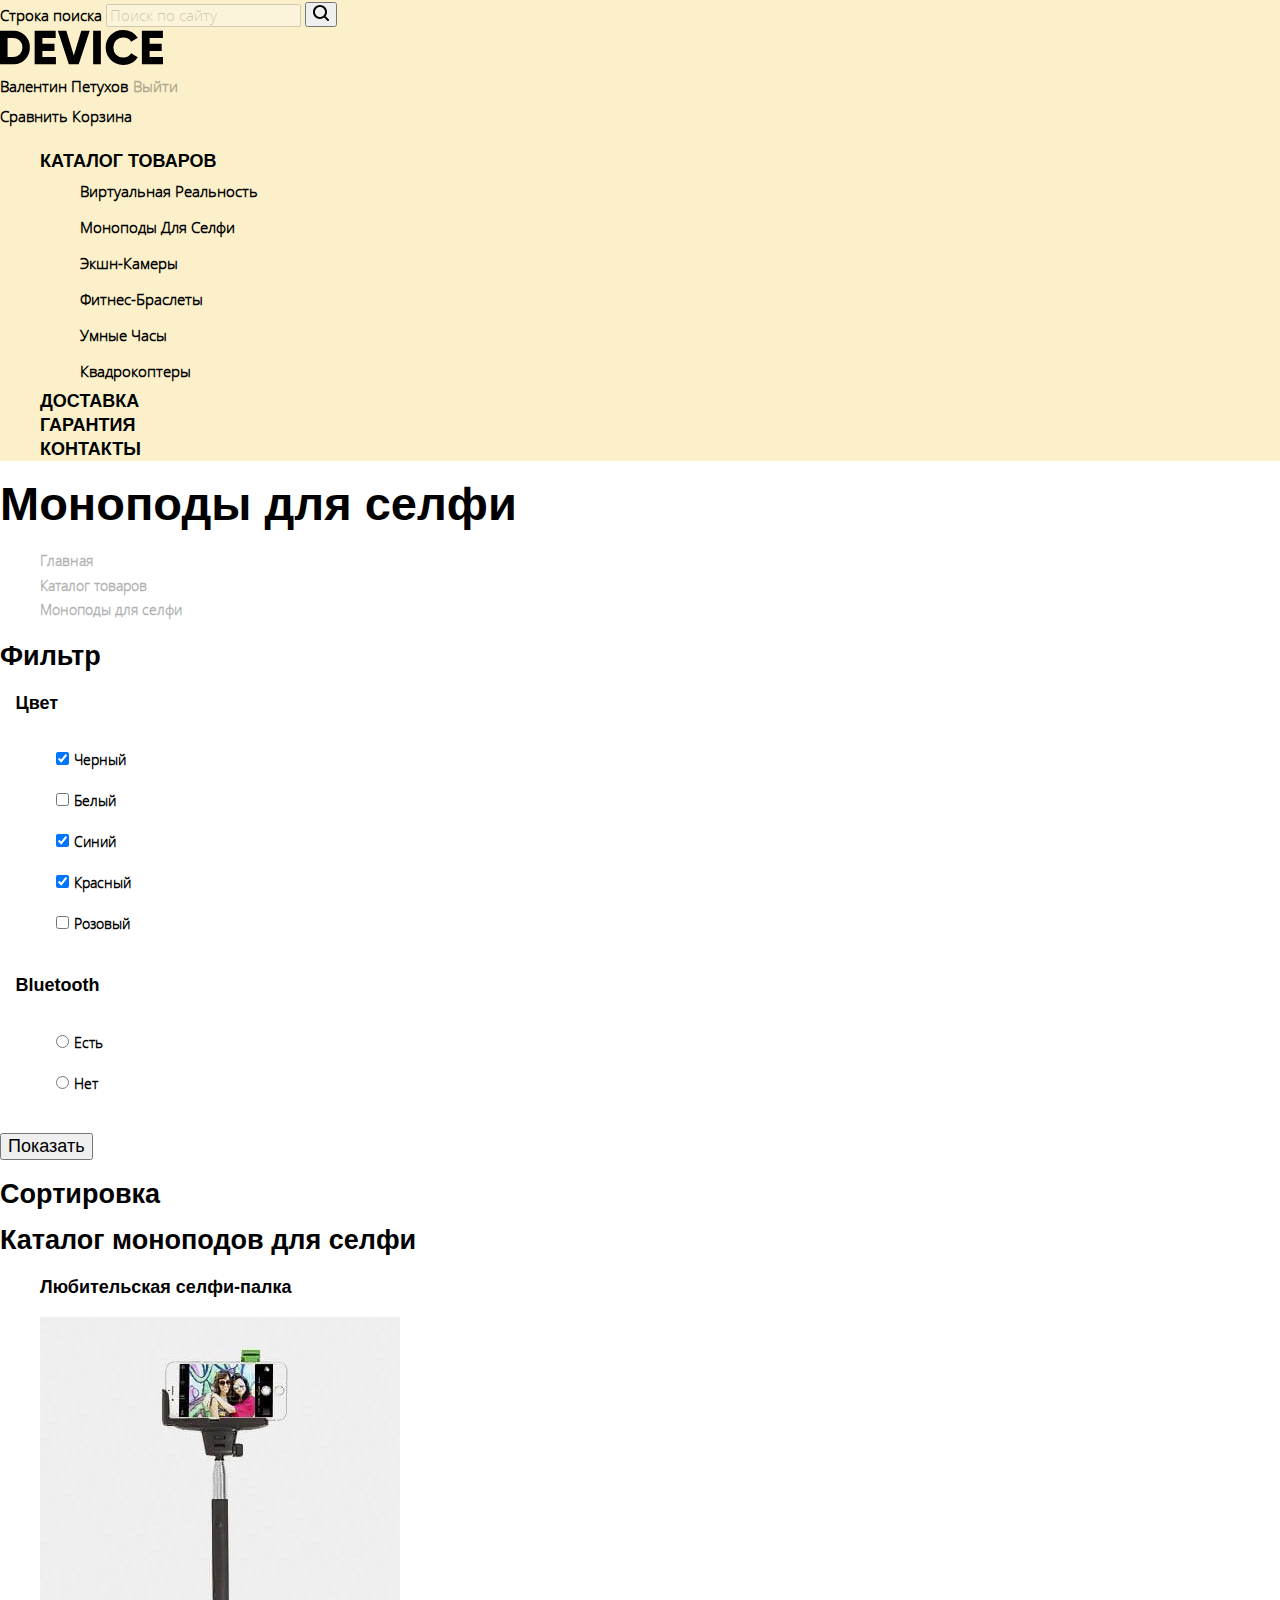
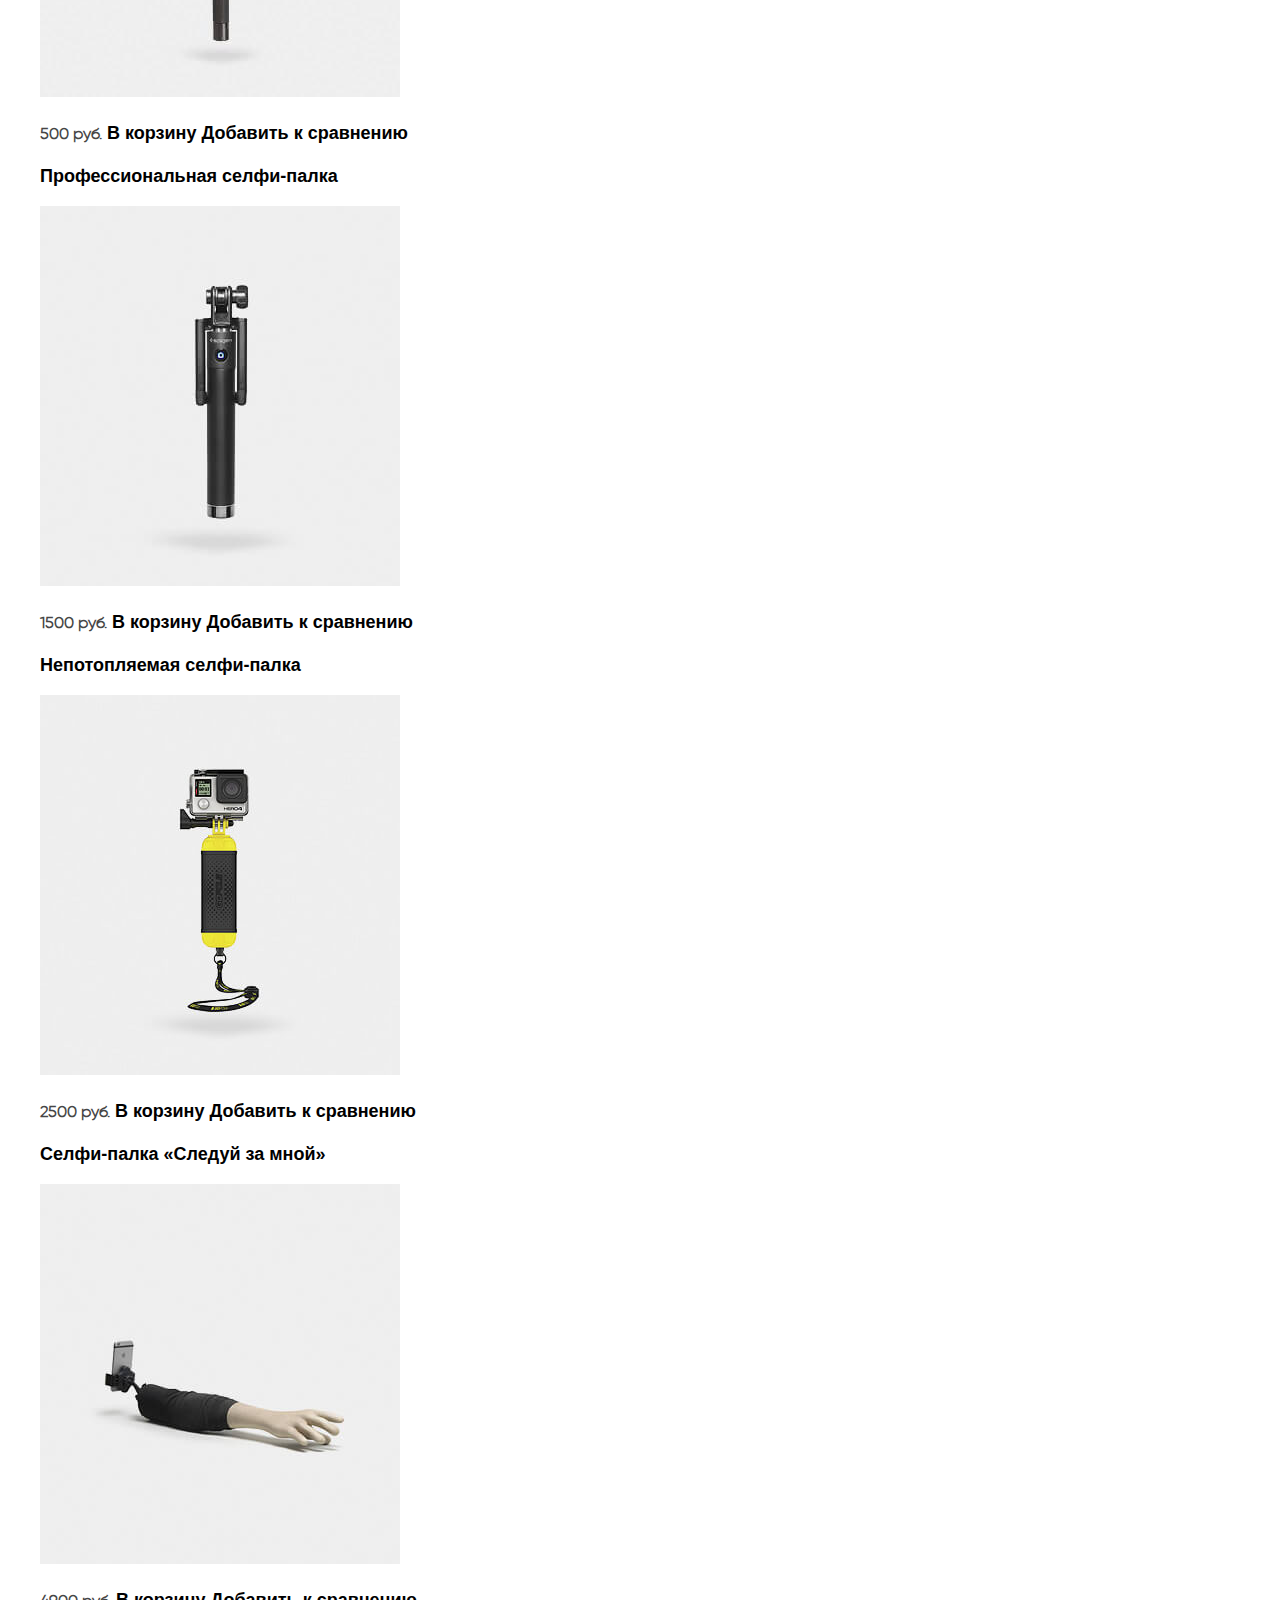
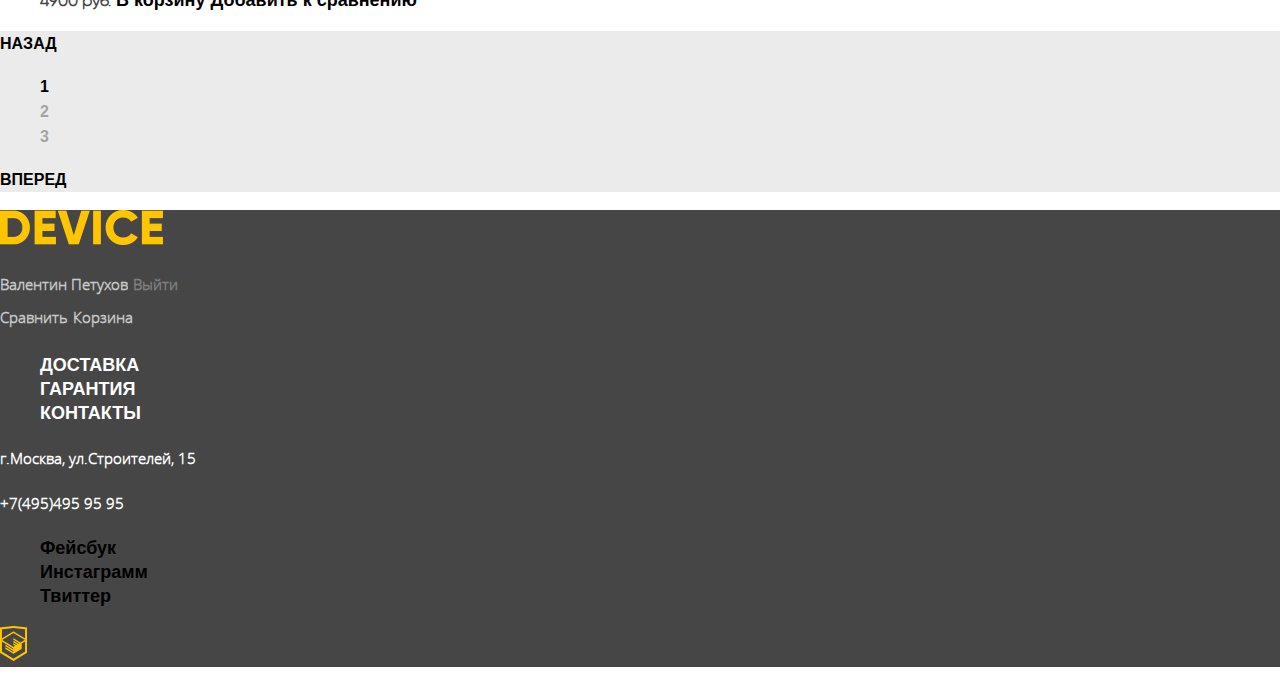
==== catalog.html @ 82258868 "Сделал базовую стилизацию каталога" ====
<!DOCTYPE html>
<html lang="ru">
  <head>
    <meta charset="utf-8">
    <title>HTML Academy: Девайс - Каталог товаров</title>
    <link href="https://fonts.googleapis.com/css?family=Open+Sans:300,400&amp;subset=cyrillic" rel="stylesheet">
    <link href="css/normalize.css" rel="stylesheet">
    <link href="css/style.css" rel="stylesheet">
  </head>
  <body class="catalog-page">
    <header>
      <div class="search-field">
        <form class="search" action="https://echo.htmlacademy.ru" method="post">
          <label class="visually-hidden" for="search">Строка поиска</label>
          <input type="search" name="search" id="search" placeholder="Поиск по сайту">
          <button type="submit" class="button-search">
            <img src="img/search.svg" alt="Кнопка поиска" width="16" height="16">
          </button>
        </form>
      </div>
      <nav class="main-navigation">
      <a class="catalog-header-logo" href="index.html">
        <img src="img/main-logo.svg" width="163" height="35" alt="Логотип магазина Девайс">
      </a>
      <div class="catalog-user-profile">
        <a href="#">Валентин Петухов</a>
        <a class="sign-out" href="#">Выйти</a>
      </div>
      <div class="catalog-user-navigation">
        <a href="#">Сравнить</a>
        <a href="#">Корзина</a>
      </div>
      <ul class="site-navigation">
        <li class="dropdown-menu"><a href="#">Каталог товаров</a>
          <ul class="dropdown-menu-columns dropdown-menu-first-column">
            <li> <a href="#">Виртуальная реальность</a> </li>
            <li> <a href="catalog.html">Моноподы для селфи</a> </li>
            <li> <a href="#">Экшн-камеры</a> </li>
          </ul>
          <ul class="dropdown-menu-columns dropdown-menu-second-column">
            <li> <a href="#">Фитнес-браслеты</a> </li>
            <li> <a href="#">Умные часы</a> </li>
          </ul>
          <ul class="dropdown-menu-columns dropdown-menu-third-column">
            <li> <a href="#">Квадрокоптеры</a> </li>
          </ul>
        </li>
        <li> <a href="#">Доставка</a></li>
        <li> <a href="#">Гарантия</a> </li>
        <li> <a href="#">Контакты</a> </li>
      </ul>
      </nav>
    </header>
    <main class="container">
      <h1 class="page-title">Моноподы для селфи</h1>
      <ul class="breadcrumbs">
        <li> <a href="index.html">Главная</a> </li>
        <li> <a href="#">Каталог товаров</a></li>
        <li class="breadcrumbs-current">Моноподы для селфи</li>
      </ul>
      <section class="filter">
        <h2>Фильтр</h2>
        <form class="search" action="https://echo.htmlacademy.ru" method="get">
          <fieldset>
            <legend>Цвет</legend>
            <ul>
              <li class="filter-option">
                <input class="visually-hidden filter-input filter-input-checkbox" id="filter-black" type="checkbox" name="black" checked>
                <label for="filter-black">Черный</label></li>
              <li class="filter-option">
                <input class="visually-hidden filter-input filter-input-checkbox" id="filter-white" type="checkbox" name="white">
                <label for="filter-white">Белый</label></li>
              <li class="filter-option">
                <input class="visually-hidden filter-input filter-input-checkbox" id="filter-blue" type="checkbox" name="blue" checked>
                <label for="filter-blue">Синий</label></li>
              <li class="filter-option">
                <input class="visually-hidden filter-input filter-input-checkbox" id="filter-red" type="checkbox" name="red" checked>
                <label for="filter-red">Красный</label></li>
              <li class="filter-option">
                <input class="visually-hidden filter-input filter-input-checkbox" id="filter-pink" type="checkbox" name="pink">
                <label for="filter-pink">Розовый</label></li>
            </ul>
            </fieldset>
          <fieldset>
            <legend>Bluetooth</legend>
            <ul>
              <li>
                <input class="visually-hidden filter-input filter-input-radio" id="filter-yes" type="radio" name="bluetooth" value="Yes">
                <label for="filter-yes">Есть</label></li>
              <li>
                <input class="visually-hidden filter-input filter-input-radio" id="filter-no" type="radio" name="bluetooth" value="No">
                <label for="filter-no">Нет</label></li>
            </ul>
          </fieldset>
          <button type="submit" class="filter-button button">Показать</button>
        </form>
      </section>
      <section class="sort">
        <h2>Сортировка</h2>
        <!--Здесь будет сортировка-->
        <span class="arrows"><!--Здесь будут стрелочки сортировки--></span>
      </section>
      <section class="selfie-catalog">
        <h2 class="visually-hidden">Каталог моноподов для селфи</h2>
        <ul class="selfie-catalog-list">
          <li class="selfie-catalog-item">
            <h3><a href="#">Любительская селфи-палка</a></h3>
            <p>
              <a href="#">
                <img src="img/item-1.jpg" width="360" height="380" alt="Любительская селфи-палка">
              </a>
           </p>
            <span class="price">500 руб.</span>
            <a class="button" href="#">В корзину</a>
            <a class="button" href="#">Добавить к сравнению</a>
          </li>
          <li class="selfie-catalog-item">
            <h3><a href="#">Профессиональная селфи-палка </a></h3>
            <p>
              <a href="#">
                <img src="img/item-2.jpg" width="360" height="380" alt="Профессиональная селфи-палка ">
              </a>
           </p>
            <span class="price">1500 руб.</span>
            <a class="button" href="#">В корзину</a>
            <a class="button" href="#">Добавить к сравнению</a>
          </li>
          <li class="selfie-catalog-item">
            <h3><a href="#">Непотопляемая селфи-палка </a></h3>
            <p>
              <a href="#">
                <img src="img/item-3.jpg" width="360" height="380" alt="Непотопляемая селфи-палка">
              </a>
           </p>
            <span class="price">2500 руб.</span>
            <a class="button" href="#">В корзину</a>
            <a class="button" href="#">Добавить к сравнению</a>
          </li>
          <li class="selfie-catalog-item">
            <h3><a href="#">Селфи-палка «Следуй за мной»</a></h3>
            <p>
              <a href="#">
                <img src="img/item-4.jpg" width="360" height="380" alt="Селфи-палка «Следуй за мной»">
              </a>
           </p>
            <span class="price">4900 руб.</span>
            <a class="button" href="#">В корзину</a>
            <a class="button" href="#">Добавить к сравнению</a>
          </li>
        </ul>
        <div class="pagination">
          <a class="navigation-button" href="#">Назад</a>
        <ul class="pagination-list">
          <li class="pagination-item pagination-item-current">
            <a href="#">1</a>
           </li>
          <li class="pagination-item">
            <a href="#">2</a>
         </li>
          <li class="pagination-item">
            <a href="#">3</a>
          </li>
        </ul>
          <a class="navigation-button" href="#">Вперед</a>
        </div>
      </section>
      <footer class="main-footer">
        <p class='catalog-footer-logo'>
          <a href="index.html">
            <img src="img/logo-footer.png" width="163" height="35" alt="Логотип магазина Девайс">
          </a>
        </p>
          <div class="footer-user-profile">
            <a href="#">Валентин Петухов</a>
            <a class="sign-out" href="#">Выйти</a>
          </div>
          <div class="footer-user-navigation">
            <a href="#">Сравнить</a>
            <a href="#">Корзина</a>
          </div>
          <ul class="footer-site-navigation">
            <li> <a href="#">Доставка</a> </li>
            <li> <a href="#">Гарантия</a> </li>
            <li> <a href="#">Контакты</a> </li>
          </ul>
        <p class="adress">г.Москва, ул.Строителей, 15</p>
        <a href="tel:+74954959595" class="phone-number">+7(495)495 95 95</a>
        <div class="footer-social">
        <ul>
          <li><a href="#" class="social-button">Фейсбук</a></li>
          <li><a href="#" class="social-button">Инстаграмм</a></li>
          <li><a href="#" class="social-button">Твиттер</a></li>
        </ul>
        </div>
        <p class="htmlacademy-logo">
          <a href="https://htmlacademy.ru/intensive/htmlcss">
          <img src="img/logo-html.png" alt="Ссылка на сайт Htmlacademy">
          </a>
        </p>
      </footer>
    </main>
---- css/style.css ----
@font-face {
    font-family: 'gilroyextrabold';
    src: url('../fonts/gilroyextrabold.woff2') format('woff2'),
         url('../fonts/gilroyextrabold.woff') format('woff');
    font-weight: normal;
    font-style: normal;
}

@font-face {
    font-family: 'gilroylight';
    src: url('../fonts/gilroylight.woff2') format('woff2'),
         url('../fonts/gilroylight.woff') format('woff');
    font-weight: normal;
    font-style: normal;
}

@font-face {
    font-family: 'opensans';
    src: url('../fonts/opensans.woff2') format('woff2'),
         url('../fonts/opensans.woff') format('woff');
    font-weight: normal;
    font-style: normal;
}

@font-face {
    font-family: 'opensanslight';
    src: url('../fonts/opensanslight.woff') format('woff2'),
         url('../fonts/opensanslight.wof') format('woff');
    font-weight: normal;
    font-style: normal;
}

body {
  margin: 0;
  padding: 0;

  font-family: "Gilroy Extrabold", Arial, sans-serif;
  font-size: 18px;
  line-height: 24px;
  font-weight: 800;
  color: #000000;

  background-color: #fff8c9;
}

.catalog-page{
  background-color: #ffffff;
}

a {
  text-decoration: none;
  color: #000000;
}

.search-field {
  font-family: 'opensanslight';
  font-size: 15px;
  line-height: 30px;

  background-color: rgba(247,226,150, 0.5);
}

.search-field input[type="search"] {
  opacity: 0.3;
}

.main-navigation {
  font-size: 18px;
  line-height: 24px;
  color: #000000;
  text-transform: uppercase;

  background-color: rgba(247,226,150, 0.5);
}

.user-navigation {
  font-size: 18px;
  line-height: 24px;
  color: #000000;
  text-transform: uppercase;
}

.site-navigation {
  list-style: none;
}

.site-navigation a:hover,
.site-navigation a:focus,
.user-navigation a:hover,
.user-navigation a:focus,
.search-field input[type="search"]:hover,
.search-field input[type="search"]:focus{
  opacity: 0.6;
}

.dropdown-menu-columns {

  font-family: "opensanslight";
  font-size: 15px;
  line-height: 36px;
  text-transform: capitalize;

  list-style: none;
}

.index-columns {
  color: #000000;

  background-color: #ffffff;
}

.index-columns h2 {
  font-size: 47px;
  line-height: 48px;
}

.index-columns p:not(:last-of-type) {
  font-family: "Open Sans Light";
  font-size: 15px;
  line-height: 30px;
}

.transportation {
  font-size: 16px;
  line-height: 40px;

  list-style: none;
}

.section a {
  font-size: 18px;
  line-height: 24px;
}

.modal{
  display: none;
}

.main-footer {
  color: #ffffff;

  background-color: #464646;
}

.footer-user-navigation a {
  font-family: "opensanslight";
  color: #ffffff;
  font-size: 15px;
  line-height: 36px;

  opacity: 0.7;
}

.footer-site-navigation {
  list-style: none;
}

.footer-site-navigation a {
  font-size: 18px;
  line-height: 24px;
  text-transform: uppercase;
  color: #ffffff;
}

.adress,
.phone-number {
  font-family: "opensanslight";
  color: #ffffff;
  font-size: 15px;
  line-height: 30px;
}

.footer-social ul {
  list-style: none;
}

.footer-site-navigation a:hover,
.footer-site-navigation a:focus,
.footer-user-navigation a:hover,
.footer-user-navigation a:focus{
  opacity: 0.6;
}

/*Стилизация страницы каталога*/

.catalog-user-profile a,
.catalog-user-navigation {
  font-family: "opensanslight";
  font-size: 15px;
  line-height: 30px;
  color: #000000;
  text-transform: capitalize;
}

.catalog-user-profile .sign-out {
  opacity: 0.3;
}
.catalog-user-profile a:hover,
.catalog-user-profile a:focus,
.catalog-user-navigation a:hover,
.catalog-user-navigation a:focus {
  opacity: 0.6;
}

nav .catalog-header-logo:hover,
nav .catalog-header-logo:focus,
.catalog-footer-logo:hover,
.catalog-footer-logo:focus{
  opacity: 0.6;
}

.page-title {
  font-size: 47px;
  font-weight: 48px;
}

.breadcrumbs {
  list-style: none;
}

.breadcrumbs a {
  font-family: "opensanslight";
  font-size: 14px;
  line-height: 24px;
  color: #000000;

  opacity: 0.3;
}

.breadcrumbs a:hover,
.breadcrumbs a:focus {
  opacity: 0.6;
}

.breadcrumbs-current {
  font-family: "opensanslight";
  font-size: 14px;
  line-height: 24px;
  color: #000000;

  opacity: 0.3;
}

.filter fieldset {
  border: none;
}

.filter legend {
  font-size: 18px;
  height: 24px;
}

.filter ul {
  list-style: none;
  line-height: 40px;
}

.filter label {
  font-family: "opensanslight";
  font-size: 14px;
}

.filter-input:disabled + label {
  color: #a6a6a6;
}

.selfie-catalog-list {
  list-style: none;
}

.selfie-catalog-list h3 {
  font-size: 18px;
  line-height: 24px;
}

.selfie-catalog .price {
  font-family: "gilroylight";
  color: #464646;
  font-size: 16px;
  line-height: 24px;
}

.pagination {
  background-color: #ebebeb;
}

.pagination-list {
  list-style: none;
}

.pagination-item a {
  font-size: 16px;
  line-height: 24px;

  opacity: 0.3;
}

.pagination-item-current a {
  opacity: 1;
}

.pagination .navigation-button {
  font-size: 16px;
  line-height: 24px;
  text-transform: uppercase;
}

.pagination .navigation-button:hover,
.pagination .navigation-button:focus {
  background-color: #d9d9d9;
}

.pagination-item:not(.pagination-item-current) a:hover,
.pagination-item:not(.pagination-item-current) a:focus {
  opacity: 0.6;
}

.pagination-item:not(.pagination-item-current) a:active {
  opacity: 1;
}

.pagination-item-current a:hover,
.pagination-item-current a:focus{
  color: #000000;

  opacity: 1;
}

.footer-user-profile a{
  font-family: "opensanslight";
  font-size: 15px;
  line-height: 30px;
  color: #ffffff;
  opacity: 0.7;
}

.footer-user-profile .sign-out {
  opacity: 0.3;
}

.footer-user-profile a:hover,
.footer-user-profile a:focus,
.footer-user-navigation a:hover,
.footer-user-navigation a:focus {
  opacity: 0.3;
}

.footer-user-profile .sign-out:hover,
.footer-user-profile .sign-out:focus {
  opacity: 0.7;
}

.htmlacademy-logo img:hover,
.htmlacademy-logo img:focus{
  opacity: 0.6;
}
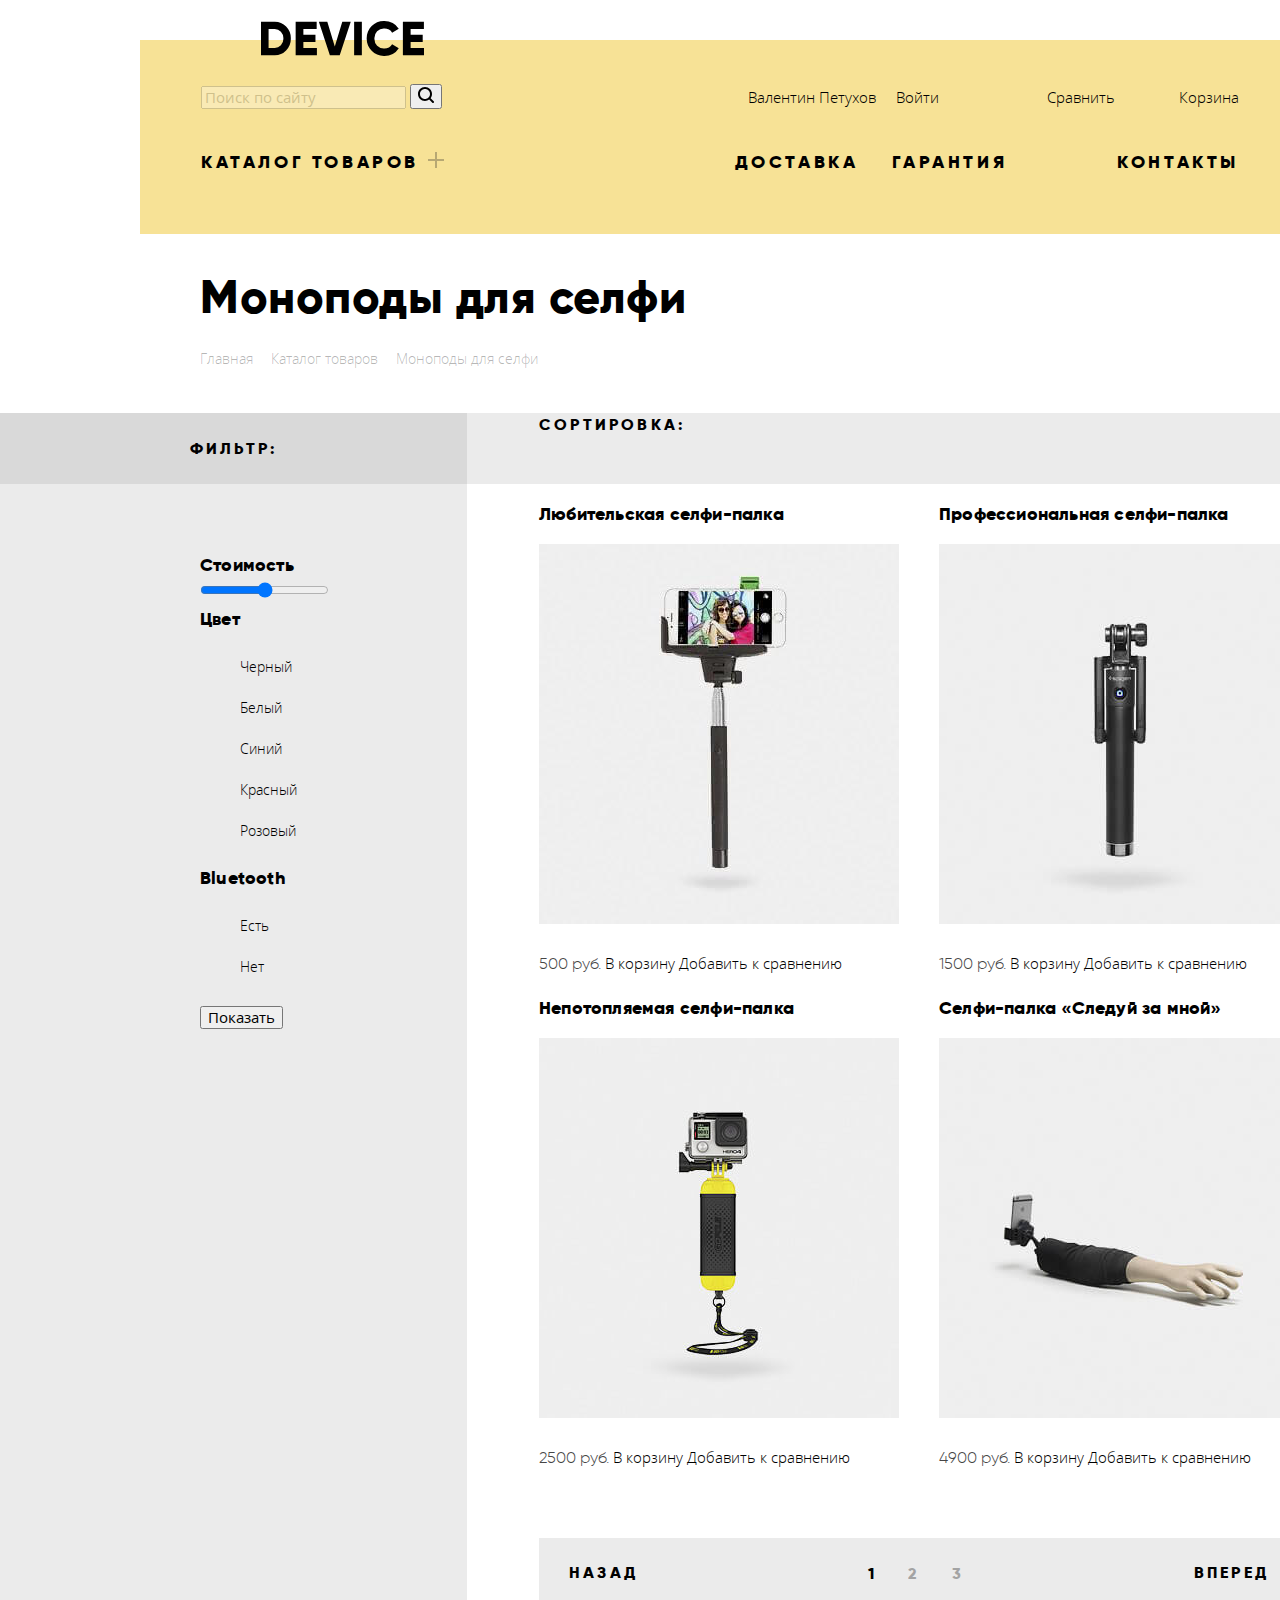
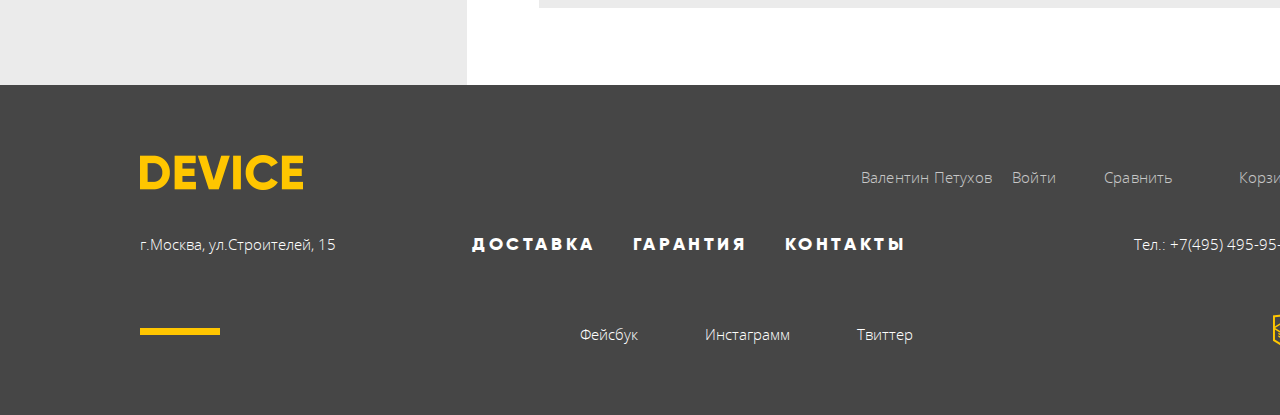
==== commit 3b33004e: "Сетки" ====
--- a/catalog.html
+++ b/catalog.html
@@ -8,7 +8,12 @@
     <link href="css/style.css" rel="stylesheet">
   </head>
   <body class="catalog-page">
+    <div class="main-wrapper">
     <header>
+      <nav class="main-navigation">
+      <a class="main-header-logo">
+        <img src="img/main-logo.svg" width="163" height="35" alt="Логотип магазина Девайс">
+      </a>
       <div class="search-field">
         <form class="search" action="https://echo.htmlacademy.ru" method="post">
           <label class="visually-hidden" for="search">Строка поиска</label>
@@ -18,23 +23,21 @@
           </button>
         </form>
       </div>
-      <nav class="main-navigation">
-      <a class="catalog-header-logo" href="index.html">
-        <img src="img/main-logo.svg" width="163" height="35" alt="Логотип магазина Девайс">
-      </a>
       <div class="catalog-user-profile">
         <a href="#">Валентин Петухов</a>
-        <a class="sign-out" href="#">Выйти</a>
-      </div>
-      <div class="catalog-user-navigation">
-        <a href="#">Сравнить</a>
-        <a href="#">Корзина</a>
+        <a class="main-login" href="#">Войти</a>
+      </div>
+      <div class="user-navigation">
+        <a class="compare" href=#>Сравнить</a>
+        <a class="bin" href="#">Корзина</a>
       </div>
       <ul class="site-navigation">
-        <li class="dropdown-menu"><a href="#">Каталог товаров</a>
+        <li class="dropdown-menu header-catalog"><a href="#">Каталог товаров</a>
+        <span class="catalog-sign"></span>
+        <div class="main-page-catalog">
           <ul class="dropdown-menu-columns dropdown-menu-first-column">
             <li> <a href="#">Виртуальная реальность</a> </li>
-            <li> <a href="catalog.html">Моноподы для селфи</a> </li>
+            <li> <a href="catalog.html">Моноподы для cелфи</a> </li>
             <li> <a href="#">Экшн-камеры</a> </li>
           </ul>
           <ul class="dropdown-menu-columns dropdown-menu-second-column">
@@ -44,24 +47,36 @@
           <ul class="dropdown-menu-columns dropdown-menu-third-column">
             <li> <a href="#">Квадрокоптеры</a> </li>
           </ul>
-        </li>
-        <li> <a href="#">Доставка</a></li>
-        <li> <a href="#">Гарантия</a> </li>
-        <li> <a href="#">Контакты</a> </li>
+        </div>
+      </li>
+        <li class="header-shipping"> <a href="#">Доставка</a></li>
+        <li class="header-garanty"> <a href="#">Гарантия</a> </li>
+        <li class="header-contacts"> <a href="#">Контакты</a> </li>
       </ul>
       </nav>
     </header>
     <main class="container">
-      <h1 class="page-title">Моноподы для селфи</h1>
-      <ul class="breadcrumbs">
-        <li> <a href="index.html">Главная</a> </li>
-        <li> <a href="#">Каталог товаров</a></li>
-        <li class="breadcrumbs-current">Моноподы для селфи</li>
-      </ul>
-      <section class="filter">
-        <h2>Фильтр</h2>
+      <div class="breadcrumbs-wrapper">
+        <h1 class="page-title">Моноподы для селфи</h1>
+        <ul class="breadcrumbs">
+          <li> <a href="index.html">Главная</a> </li>
+          <li> <a href="#">Каталог товаров</a></li>
+          <li class="breadcrumbs-current"><a>Моноподы для селфи</a></li>
+        </ul>
+    </div>
+  </div>
+  </div>
+    <div class="catalog-wrapper">
+      <section class="filter-center-wrapper">
+        <h2>Фильтр:</h2>
+        <div class="filter">
         <form class="search" action="https://echo.htmlacademy.ru" method="get">
-          <fieldset>
+            <fieldset class="filter-price">
+              <legend>Стоимость</legend>
+              <input class="range-filter" type="range" name="range-filter">
+            </fieldset>
+
+            <fieldset>
             <legend>Цвет</legend>
             <ul>
               <li class="filter-option">
@@ -94,13 +109,18 @@
           </fieldset>
           <button type="submit" class="filter-button button">Показать</button>
         </form>
-      </section>
-      <section class="sort">
-        <h2>Сортировка</h2>
-        <!--Здесь будет сортировка-->
-        <span class="arrows"><!--Здесь будут стрелочки сортировки--></span>
-      </section>
-      <section class="selfie-catalog">
+      </div>
+    </section>
+    <div class="sort-goods-wrapper">
+      <div class="sort-container">
+        <section class="sort">
+
+          <h2>Сортировка:</h2>
+        </section>
+      </div>
+      <div class="catalog-goods-wrapper">
+
+        <section class="selfie-catalog">
         <h2 class="visually-hidden">Каталог моноподов для селфи</h2>
         <ul class="selfie-catalog-list">
           <li class="selfie-catalog-item">
@@ -148,54 +168,66 @@
             <a class="button" href="#">Добавить к сравнению</a>
           </li>
         </ul>
-        <div class="pagination">
-          <a class="navigation-button" href="#">Назад</a>
+      </section>
+      <section class="pagination">
+        <h2 class="visually-hidden">Нумерация страниц каталога </h2>
+        <a class="navigation-button" href="#">Назад</a>
         <ul class="pagination-list">
-          <li class="pagination-item pagination-item-current">
-            <a href="#">1</a>
-           </li>
-          <li class="pagination-item">
-            <a href="#">2</a>
+        <li class="pagination-item pagination-item-current">
+          <a href="#">1</a>
          </li>
-          <li class="pagination-item">
-            <a href="#">3</a>
-          </li>
-        </ul>
-          <a class="navigation-button" href="#">Вперед</a>
+        <li class="pagination-item">
+          <a href="#">2</a>
+       </li>
+        <li class="pagination-item">
+          <a href="#">3</a>
+        </li>
+        </ul>
+        <a class="navigation-button" href="#">Вперед</a>
+      </section>
+      </div>
+    </div>
+    </div>
+    </main>
+    <footer class="main-footer">
+      <div class="footer-wrapper">
+      <p class='footer-logo'>
+        <a>
+          <img src="img/logo-footer.png" width="163" height="35" alt="Логотип магазина Девайс">
+        </a>
+      </p>
+      <div class="footer-catalog-user-profile">
+        <a href="#">Валентин Петухов</a>
+        <a class="footer-login" href="#">Войти</a>
+      </div>
+        <div class="footer-user-navigation">
+          <a href="#">Сравнить</a>
+          <a href="#">Корзина</a>
         </div>
-      </section>
-      <footer class="main-footer">
-        <p class='catalog-footer-logo'>
-          <a href="index.html">
-            <img src="img/logo-footer.png" width="163" height="35" alt="Логотип магазина Девайс">
+      <div class="footer-wrapper-1">
+          <p class="adress">г.Москва, ул.Строителей, 15</p>
+        <ul class="footer-site-navigation">
+          <li > <a class="footer-shipping" href="#">Доставка</a> </li>
+          <li> <a href="#">Гарантия</a> </li>
+          <li> <a href="#">Контакты</a> </li>
+        </ul>
+        <p class="phone-number">
+          <a href="tel:+74954959595">Тел.: +7(495) 495-95-95</a>
+        </p>
+      </div>
+      <div class="footer-wrapper-2">
+        <ul class="footer-social">
+          <li><a href="#" class="social-button">Фейсбук </a></li>
+          <li><a href="#" class="social-button">Инстаграмм </a></li>
+          <li><a href="#" class="social-button">Твиттер</a></li>
+        </ul>
+        <p class="htmlacademy-logo">
+          <a href="https://htmlacademy.ru/intensive/htmlcss">
+            <img src="img/logo-html.png" alt="Ссылка на сайт Htmlacademy">
           </a>
         </p>
-          <div class="footer-user-profile">
-            <a href="#">Валентин Петухов</a>
-            <a class="sign-out" href="#">Выйти</a>
-          </div>
-          <div class="footer-user-navigation">
-            <a href="#">Сравнить</a>
-            <a href="#">Корзина</a>
-          </div>
-          <ul class="footer-site-navigation">
-            <li> <a href="#">Доставка</a> </li>
-            <li> <a href="#">Гарантия</a> </li>
-            <li> <a href="#">Контакты</a> </li>
-          </ul>
-        <p class="adress">г.Москва, ул.Строителей, 15</p>
-        <a href="tel:+74954959595" class="phone-number">+7(495)495 95 95</a>
-        <div class="footer-social">
-        <ul>
-          <li><a href="#" class="social-button">Фейсбук</a></li>
-          <li><a href="#" class="social-button">Инстаграмм</a></li>
-          <li><a href="#" class="social-button">Твиттер</a></li>
-        </ul>
-        </div>
-        <p class="htmlacademy-logo">
-          <a href="https://htmlacademy.ru/intensive/htmlcss">
-          <img src="img/logo-html.png" alt="Ссылка на сайт Htmlacademy">
-          </a>
-        </p>
-      </footer>
-    </main>
+      </div>
+      </div>
+    </footer>
+</body>
+</html>
--- a/css/style.css
+++ b/css/style.css
@@ -1,16 +1,16 @@
 @font-face {
-    font-family: 'gilroyextrabold';
+    font-family: 'gilroy';
     src: url('../fonts/gilroyextrabold.woff2') format('woff2'),
          url('../fonts/gilroyextrabold.woff') format('woff');
-    font-weight: normal;
+    font-weight: 800;
     font-style: normal;
 }
 
 @font-face {
-    font-family: 'gilroylight';
+    font-family: 'gilroy';
     src: url('../fonts/gilroylight.woff2') format('woff2'),
          url('../fonts/gilroylight.woff') format('woff');
-    font-weight: normal;
+    font-weight: 300;
     font-style: normal;
 }
 
@@ -23,10 +23,10 @@
 }
 
 @font-face {
-    font-family: 'opensanslight';
-    src: url('../fonts/opensanslight.woff') format('woff2'),
+    font-family: 'opensans';
+    src: url('../fonts/opensanslight.woff2') format('woff2'),
          url('../fonts/opensanslight.wof') format('woff');
-    font-weight: normal;
+    font-weight: 300;
     font-style: normal;
 }
 
@@ -34,17 +34,36 @@
   margin: 0;
   padding: 0;
 
-  font-family: "Gilroy Extrabold", Arial, sans-serif;
-  font-size: 18px;
-  line-height: 24px;
-  font-weight: 800;
+  font-family: "opensans", Arial, sans-serif;
+  font-size: 15px;
+  font-weight: 300;
+  line-height: 30px;
   color: #000000;
 
-  background-color: #fff8c9;
-}
-
+  background-color: #ffffff;
+
+  width: 1440px;
+}
+/*
+body > * {
+  outline: 1px solid black;
+}
+
+body > * > * {
+  outline: 1px solid red;
+}
+
+body > * > * > * {
+  outline: 1px solid blue;
+}
+
+body > * > * > * > * {
+  outline: 1px solid green;
+}
+*/
 .catalog-page{
   background-color: #ffffff;
+  margin: 0 auto;
 }
 
 a {
@@ -52,36 +71,141 @@
   color: #000000;
 }
 
+.visually-hidden {
+  border: 0;
+   clip: rect(0 0 0 0);
+   clip-path: inset(50%);
+   height: 1px;
+   margin: -1px;
+   overflow: hidden;
+   padding: 0;
+   position: absolute;
+   width: 1px;
+   white-space: nowrap;
+}
+
+header {
+  margin-top: 40px;
+  min-height: 775px;
+
+  background-image: linear-gradient(#f7e296, #f7e296 299px, #ffffff 299px, #ffffff 100%);
+}
+
+.catalog-page header {
+  min-height: 186px;
+  background-color: #f7e296;
+}
+
+.main-wrapper {
+  width: 1160px;
+  padding: 0 20px;
+  margin: 0 auto;
+}
+
+.main-navigation {
+  background-color: #f7e296;
+
+  padding: 0 61px 60px;
+
+  display: flex;
+  flex-wrap: wrap;
+}
+
+.main-header-logo {
+width: 100%;
+margin-top: -19px;
+margin-bottom: 17px;
+margin-left: 60px;
+}
+
 .search-field {
-  font-family: 'opensanslight';
+  font-family: 'opensans';
   font-size: 15px;
+  font-weight: 300;
   line-height: 30px;
 
-  background-color: rgba(247,226,150, 0.5);
+  width: 400px;
 }
 
 .search-field input[type="search"] {
   opacity: 0.3;
 }
 
-.main-navigation {
+.user-navigation {
+  font-family: "opensans", Arial, sans-serif;
+  font-size: 15px;
+  font-weight: 200;
+  line-height: 30px;
+  color: #000000;
+  text-transform: capitalize;
+
+  width: 300px;
+
+  display: flex;
+}
+
+.user-navigation .compare{
+  margin-left: auto;
+}
+
+.user-navigation a + a {
+  margin-left: 64px;
+}
+
+.catalog-user-profile {
+  margin-left: auto;
+  display: flex;
+}
+
+.catalog-user-profile a + a {
+  margin-left: 20px;
+}
+
+.site-navigation {
+  font-family: "gilroy", Arial, sans-serif;
   font-size: 18px;
+  font-weight: 800;
   line-height: 24px;
   color: #000000;
   text-transform: uppercase;
-
-  background-color: rgba(247,226,150, 0.5);
-}
-
-.user-navigation {
-  font-size: 18px;
-  line-height: 24px;
-  color: #000000;
-  text-transform: uppercase;
-}
-
-.site-navigation {
+  letter-spacing: 3.6px;
+
   list-style: none;
+  margin: 0;
+  padding: 0;
+
+  width: 100%;
+
+  display: flex;
+  margin-top: 38px;
+
+  position: relative;
+}
+
+.catalog-sign {
+  margin-left: 0;
+  display: inline-block;
+  width: 16px;
+  height: 16px;
+
+  background-image: url(../img/plus-sign.svg);
+  object-fit: contain;
+  opacity: 0.3;
+}
+
+.site-navigation > li:hover .main-page-catalog,
+.main-page-catalog:hover {
+  display: flex;
+  z-index: 100;
+}
+
+.header-shipping {
+  margin-left: auto;
+  margin-right: 34px;
+}
+
+.header-garanty {
+  margin-right: 110px;
 }
 
 .site-navigation a:hover,
@@ -93,43 +217,254 @@
   opacity: 0.6;
 }
 
+.main-page-catalog {
+  margin: 0;
+  padding: 0;
+
+  display: none;
+  flex-grow: 1;
+
+  margin-right: 61px;
+
+  position: absolute;
+  left: 0;
+
+  /*outline: 1px solid black;*/
+}
+
 .dropdown-menu-columns {
-
-  font-family: "opensanslight";
+  font-family: "opensans", Arial, sans-serif;
   font-size: 15px;
+  font-weight: 300;
   line-height: 36px;
-  text-transform: capitalize;
+  text-transform: none;
+  letter-spacing: 0.15px;
 
   list-style: none;
+  /*outline: 1px solid brown;*/
+  margin-top: 0;
+  padding-top: 20px;
+}
+
+.dropdown-menu-columns li {
+  margin-left: -40px;
+}
+
+.dropdown-menu-first-column {
+  margin-right: 58px;
+}
+
+.dropdown-menu-second-column {
+  margin-right: 77px;
+}
+
+.slider {
+  width: 1129px;
+  padding: 0;
+  margin:0 auto;
+
+  position: relative;
+
+}
+
+.slider-list {
+  margin: 0;
+  padding: 0;
+
+  list-style: none;
+}
+
+.slide {
+  display: none;
+  flex-direction: row-reverse;
+  justify-content: flex-start;
+  position: relative;
+
+  padding-right: 41px;
+  padding-left: 40px;
+}
+
+.slide .slider-description{
+  display: flex;
+  flex-direction: column;
+  justify-content: space-around;
+  align-items: flex-start;
+  width: 510px;
+
+  position: relative;
+  z-index: 1;
+}
+
+.slider-description::after{
+  content: "";
+  display: inline-block;
+  vertical-align: top;
+  width: 166px;
+  height: 131px;
+ font-family: Gilroy;
+ font-size: 179px;
+ font-weight: 800;
+ letter-spacing: 1.8px;
+ text-align: right;
+ color: #ffffff;
+
+ position: absolute;
+ top: 0;
+ right: 0;
+ z-index: -1;
+}
+
+.slider-description-one::after{
+  content: "01";
+}
+
+.slider-description-two::after{
+  content: "02";
+}
+
+.slider-description-three::after{
+  content: "03";
+}
+
+.slider-title {
+  font-family: "Gilroy", Arial, sans-serif;
+  font-size: 47px;
+  font-weight: 800;
+  line-height: 1.19;
+  letter-spacing: 0.5px;
+  text-align: left;
+}
+/*
+.slide1 .slider-title {
+  width: 400px;
+}
+
+.slide2 .slider-title {
+  width: 258px;
+}
+
+.slide3 .slider-title {
+  width: 502px;
+}
+*/
+.slide1 .slider-image {
+  width: 384px;
+  margin-right: 125px;
+}
+
+.slide2 .slider-image {
+  width: 345px;
+  margin-right: 139px;
+}
+
+.slide3 .slider-image {
+  width: 526px;
+  margin-right: 42px;
+}
+
+.table-description th {
+  font-family: OpenSans;
+  font-size: 13px;
+  font-weight: 300;
+  line-height: 1.54;
+  letter-spacing: 0.1px;
+  text-align: left;
+  color: #464646;
+}
+
+.table-description td {
+  font-family: Gilroy;
+  font-size: 36px;
+  font-weight: 300;
+  line-height: 1.33;
+  letter-spacing: 0.4px;
+}
+
+.slider-controls {
+    position: absolute;
+    top: 377px;
+    right: 100px;
+    z-index: 20;
+    font-size: 0;
+}
+
+.slider-controls label {
+  display: inline-block;
+  width: 12px;
+  height: 12px;
+  margin: 21px;
+
+  vertical-align: top;
+
+  background-color: transparent;
+  border: 2px solid #000000;
+  border-radius: 50%;
+
+  cursor: pointer;
+}
+
+.slider-controls label {
+  margin-left: 0;
+}
+
+#product-1:checked ~ .slider #slider1,
+#product-2:checked ~ .slider #slider2,
+#product-3:checked ~ .slider #slider3 {
+  display: flex;
 }
 
 .index-columns {
   color: #000000;
 
   background-color: #ffffff;
+
+  display: flex;
+  justify-content: space-between;
+
 }
 
 .index-columns h2 {
+  font-family: "gilroy", Arial, sans-serif;
   font-size: 47px;
+  font-weight: 800;
   line-height: 48px;
 }
 
 .index-columns p:not(:last-of-type) {
-  font-family: "Open Sans Light";
   font-size: 15px;
   line-height: 30px;
 }
 
-.transportation {
+.index-columns section {
+  padding-top: 60px;
+  padding-bottom: 90px;
+}
+
+.about-us {
+  width: 480px;
+}
+
+.contacts {
+  width: 560px;
+}
+
+.transportation-list {
+  font-family: "gilroy", Arial, sans-serif;
   font-size: 16px;
+  font-weight: 800;
   line-height: 40px;
 
   list-style: none;
 }
 
-.section a {
+.more-information {
+  font-family: "gilroy", Arial, sans-serif;
   font-size: 18px;
+  font-weight: 800;
   line-height: 24px;
+  color: #000000;
+  text-transform: uppercase;
+  letter-spacing: 3.6px;
 }
 
 .modal{
@@ -137,41 +472,141 @@
 }
 
 .main-footer {
+  width: 100%;
   color: #ffffff;
-
   background-color: #464646;
-}
-
-.footer-user-navigation a {
-  font-family: "opensanslight";
+  padding-bottom: 66px;
+  padding-top: 55px;
+
+}
+
+.footer-wrapper {
+  display: flex;
+  flex-wrap: wrap;
+  width:1160px;
+  padding-left: 20px;
+  padding-right: 20px;
+  padding-top: 0;
+  margin: 0 auto;
+}
+
+.footer-catalog-user-profile{
+  display: flex;
+  margin-left: auto;
+  align-items: center;
+
+  margin-right: 44px;
+}
+
+.footer-catalog-user-profile a {
   color: #ffffff;
   font-size: 15px;
   line-height: 36px;
+  letter-spacing: 0.2px;
 
   opacity: 0.7;
+
+  margin-left: 20px;
+}
+
+.footer-user-navigation {
+  width: 200px;
+
+  display: flex;
+  justify-content: flex-end;
+  align-items: center;
+}
+
+.footer-user-navigation a {
+  color: #ffffff;
+  font-size: 15px;
+  line-height: 36px;
+  letter-spacing: 0.2px;
+
+  opacity: 0.7;
+}
+
+.footer-user-navigation a + a {
+    padding-left: 65px;
+}
+
+.footer-wrapper-1,
+.footer-wrapper-2 {
+  display: flex;
+  justify-content: space-between;
+  width: 1160px;
+}
+
+
+.footer-wrapper-2 {
+  align-items: flex-end;
+  margin-top: 40px;
 }
 
 .footer-site-navigation {
   list-style: none;
+  width: 600px;
+
+  display: flex;
 }
 
 .footer-site-navigation a {
+  font-family: "gilroy", Arial, sans-serif;
   font-size: 18px;
+  font-weight: 800;
   line-height: 24px;
+  color: #ffffff;
   text-transform: uppercase;
-  color: #ffffff;
+  letter-spacing: 3.6px;
+
+  margin-left: 37px;
+}
+
+.footer-site-navigation .footer-shipping {
+  margin-left: 0;
 }
 
 .adress,
-.phone-number {
-  font-family: "opensanslight";
+.phone-number a {
   color: #ffffff;
   font-size: 15px;
   line-height: 30px;
 }
 
-.footer-social ul {
+.adress {
+  width: 230px;
+}
+
+.footer-social {
   list-style: none;
+
+  display: flex;
+  width: 400px;
+  justify-content: space-around;
+
+  margin: 0;
+  padding-left: 0;
+}
+
+.footer-social a {
+  color: #ffffff;
+/*  outline: 1px solid white;*/
+}
+
+.footer-wrapper-2::before {
+  content: " ";
+  width: 80px;
+  height: 7px;
+  background-color: #ffc600;
+  align-self: center;
+}
+
+.htmlacademy-logo {
+  margin: 0;
+  padding: 0;
+  align-self: flex-end;
+  width: 27px;
+  height: 35px;
 }
 
 .footer-site-navigation a:hover,
@@ -183,15 +618,6 @@
 
 /*Стилизация страницы каталога*/
 
-.catalog-user-profile a,
-.catalog-user-navigation {
-  font-family: "opensanslight";
-  font-size: 15px;
-  line-height: 30px;
-  color: #000000;
-  text-transform: capitalize;
-}
-
 .catalog-user-profile .sign-out {
   opacity: 0.3;
 }
@@ -209,22 +635,48 @@
   opacity: 0.6;
 }
 
+.breadcrumbs-wrapper {
+  display: flex;
+  flex-wrap: wrap;
+  align-content: center;
+
+  min-height: 179px;
+
+  padding-left: 60px;
+}
+
 .page-title {
+  font-family: Gilroy;
   font-size: 47px;
-  font-weight: 48px;
+  font-weight: 800;
+  line-height: 1.02;
+  letter-spacing: 0.5px;
+
+  padding: 0;
+  margin: 0;
+  margin-bottom: 22px;
+
+  width: 100%;
 }
 
 .breadcrumbs {
   list-style: none;
+
+  padding: 0;
+  margin: 0;
+
+  width: 100%;
+
+  display: flex;
+  flex-wrap: wrap;
 }
 
 .breadcrumbs a {
-  font-family: "opensanslight";
   font-size: 14px;
-  line-height: 24px;
-  color: #000000;
-
-  opacity: 0.3;
+  line-height: 1.71;
+  color: rgba(0, 0, 0, 0.3);
+
+  margin-right: 18px;
 }
 
 .breadcrumbs a:hover,
@@ -232,22 +684,77 @@
   opacity: 0.6;
 }
 
-.breadcrumbs-current {
-  font-family: "opensanslight";
+.breadcrumbs-current a{
   font-size: 14px;
-  line-height: 24px;
-  color: #000000;
-
-  opacity: 0.3;
+  line-height: 1.71;
+  color: rgba(0, 0, 0, 0.3);
+}
+
+.catalog-wrapper {
+  display: flex;
+}
+
+.catalog-wrapper h2  {
+  font-family: Gilroy;
+  font-size: 16px;
+  font-weight: 800;
+  line-height: 1.5;
+  letter-spacing: 3.2px;
+  text-transform: uppercase;
+
+  padding: 0;
+  margin: 0;
+
+  min-height: 71px;
+}
+
+.filter-center-wrapper {
+display: flex;
+flex-direction: column;
+flex-shrink: 0;
+
+  width: 467px;
+
+  background-color: #ebebeb;
+}
+
+.filter-center-wrapper h2 {
+  background-color: #d9d9d9;
+
+  display: flex;
+  justify-content: center;
+  align-items: center;
+
+  margin-bottom: 69px;
+}
+
+.filter {
+width: 267px;
+
+align-self: flex-end;
 }
 
 .filter fieldset {
   border: none;
+  margin: 0;
+  padding: 0;
+}
+
+.filter-price {
+
 }
 
 .filter legend {
+  font-family: "gilroy", Arial, sans-serif;
   font-size: 18px;
-  height: 24px;
+  font-weight: 800;
+  line-height: 24px;
+  letter-spacing: 0.2px;
+  text-transform: none;
+}
+
+.filter label {
+  font-size: 14px;
 }
 
 .filter ul {
@@ -255,42 +762,97 @@
   line-height: 40px;
 }
 
-.filter label {
-  font-family: "opensanslight";
-  font-size: 14px;
-}
-
 .filter-input:disabled + label {
   color: #a6a6a6;
 }
 
+.sort-goods-wrapper {
+  display: flex;
+  flex-direction: row;
+  flex-wrap: wrap;
+}
+
+.sort-container {
+  width: 100%;
+  background-color: #ebebeb;
+}
+
+.sort {
+  display: flex;
+  align-items: center;
+
+  width: 760px;
+  margin-left: 72px;
+}
+
+.catalog-goods-wrapper {
+  display: flex;
+  flex-direction: column;
+
+  width: 760px;
+
+  margin-left: 72px;
+  padding-bottom: 77px;
+}
+
 .selfie-catalog-list {
   list-style: none;
+
+  display: flex;
+  flex-wrap: wrap;
+  justify-content: space-between;
+
+  padding: 0;
+  margin: 0;
 }
 
 .selfie-catalog-list h3 {
+  font-family: "gilroy", Arial, sans-serif;
+  letter-spacing: 0.2px;
   font-size: 18px;
+  font-weight: 800;
   line-height: 24px;
 }
 
 .selfie-catalog .price {
-  font-family: "gilroylight";
+  font-family: "gilroy", Arial, sans-serif;
   color: #464646;
   font-size: 16px;
+  font-weight: 300;
   line-height: 24px;
 }
 
 .pagination {
+  display: flex;
+  justify-content: space-between;
+  align-items: center;
+
+  padding: 0 30px;
+  margin-top: 66px;
+
+  min-height: 70px;
+
   background-color: #ebebeb;
 }
 
 .pagination-list {
   list-style: none;
+  margin: 0;
+  padding: 0;
+
+  display: flex;
+}
+
+.pagination-list li + li {
+  margin-left: 31px;
 }
 
 .pagination-item a {
+  font-family: "gilroy", Arial, sans-serif;
   font-size: 16px;
+  font-weight: 800;
   line-height: 24px;
+  letter-spacing: 3.2px;
 
   opacity: 0.3;
 }
@@ -300,8 +862,11 @@
 }
 
 .pagination .navigation-button {
+  font-family: "gilroy", Arial, sans-serif;
   font-size: 16px;
+  font-weight: 800;
   line-height: 24px;
+  letter-spacing: 3.2px;
   text-transform: uppercase;
 }
 
@@ -326,12 +891,14 @@
   opacity: 1;
 }
 
+.footer-logo {
+  width: 170px;
+}
+
 .footer-user-profile a{
-  font-family: "opensanslight";
-  font-size: 15px;
-  line-height: 30px;
   color: #ffffff;
   opacity: 0.7;
+  letter-spacing: 0.2px;
 }
 
 .footer-user-profile .sign-out {
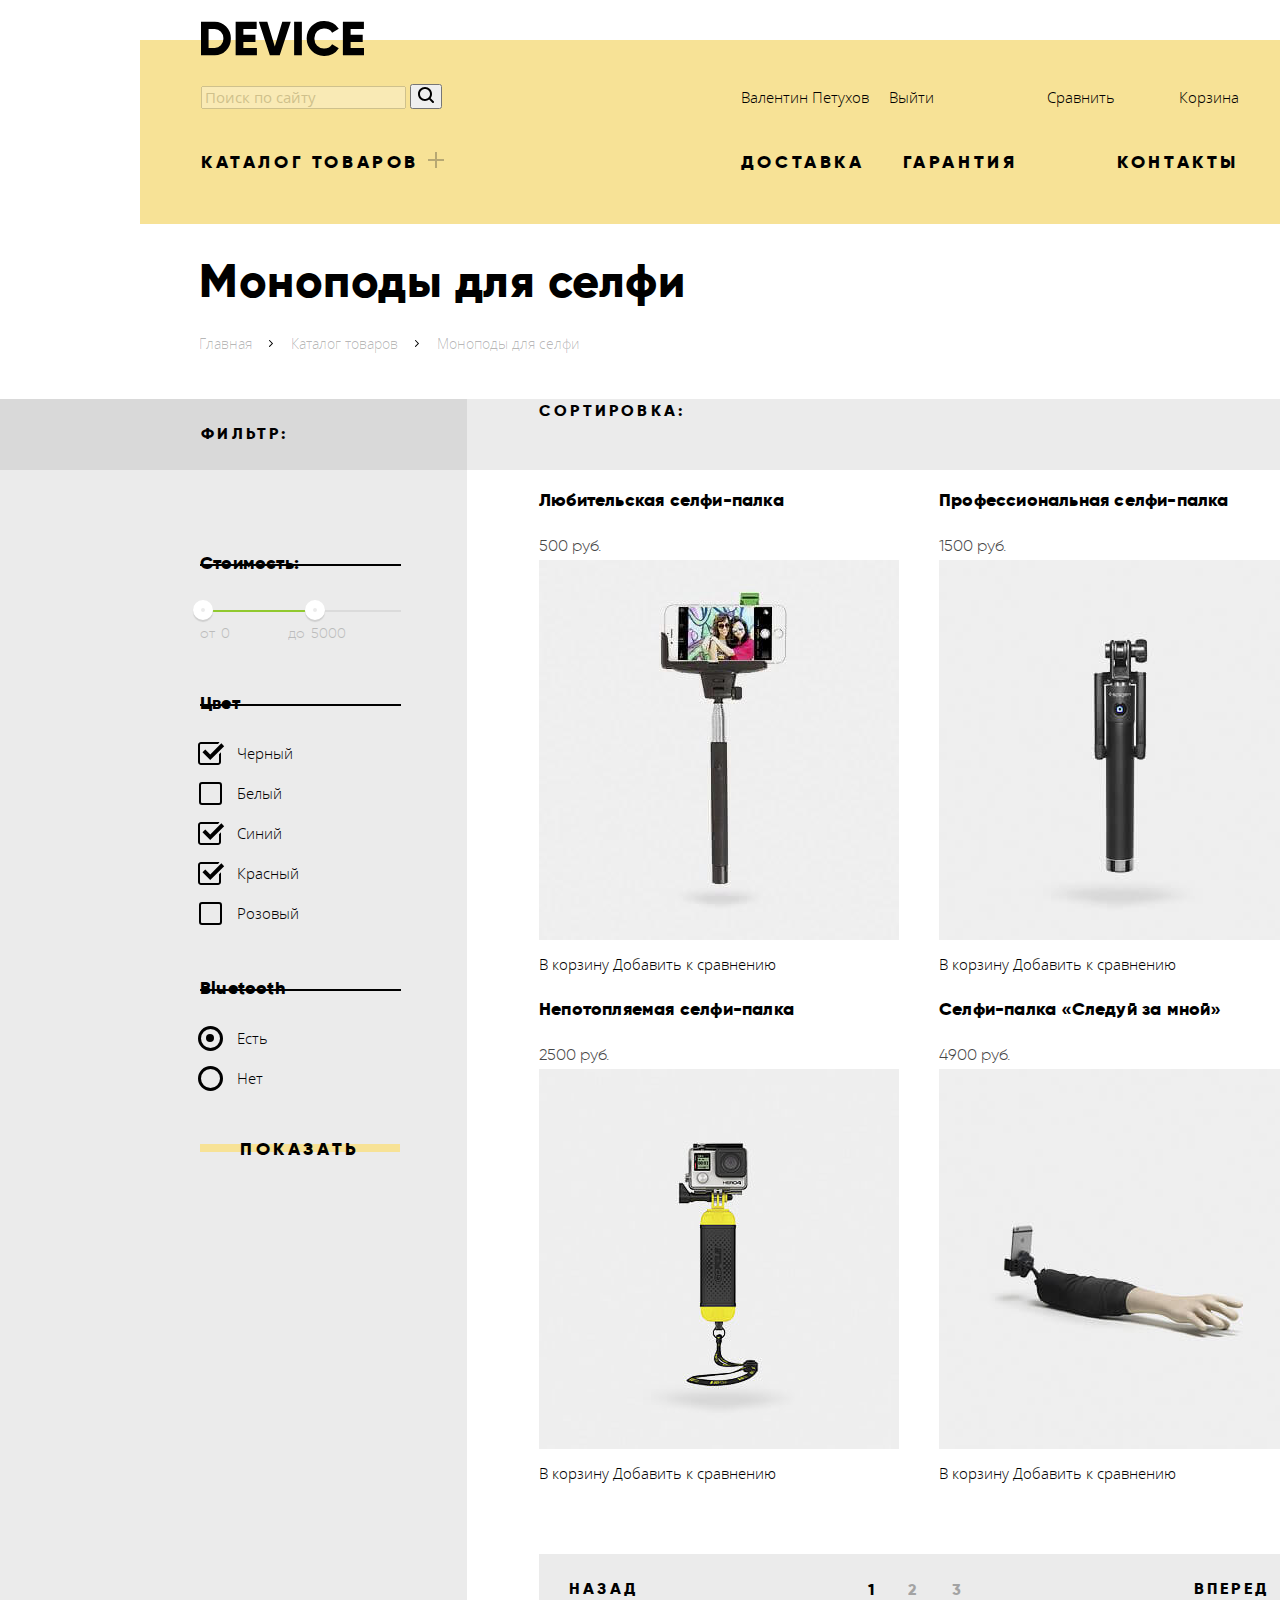
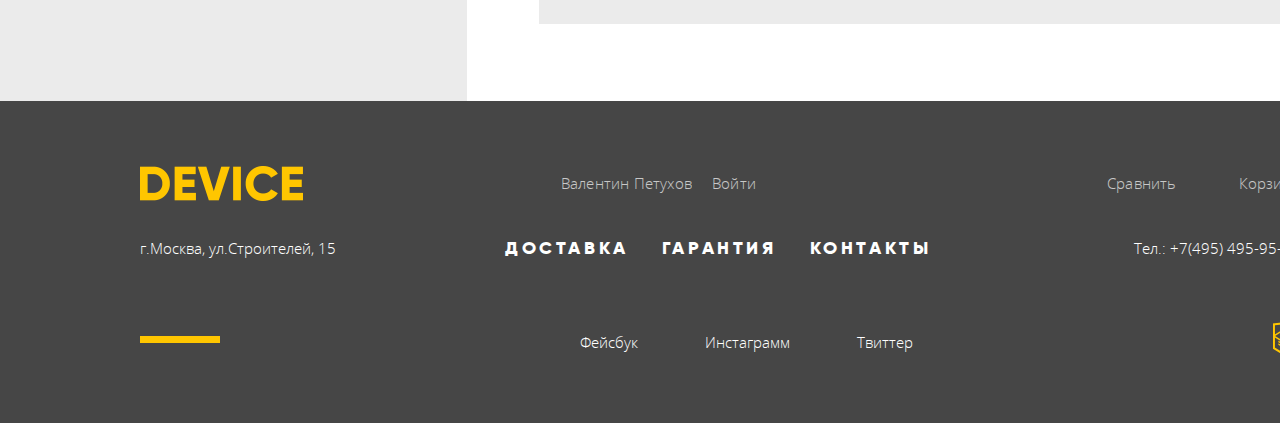
==== commit e7b60dba: "Сетки_Вариант -2" ====
--- a/catalog.html
+++ b/catalog.html
@@ -23,11 +23,11 @@
           </button>
         </form>
       </div>
-      <div class="catalog-user-profile">
-        <a href="#">Валентин Петухов</a>
-        <a class="main-login" href="#">Войти</a>
-      </div>
       <div class="user-navigation">
+        <div class="catalog-user-profile">
+          <a href="#">Валентин Петухов</a>
+          <a class="main-login" href="#">Выйти</a>
+        </div>
         <a class="compare" href=#>Сравнить</a>
         <a class="bin" href="#">Корзина</a>
       </div>
@@ -49,21 +49,19 @@
           </ul>
         </div>
       </li>
-        <li class="header-shipping"> <a href="#">Доставка</a></li>
-        <li class="header-garanty"> <a href="#">Гарантия</a> </li>
-        <li class="header-contacts"> <a href="#">Контакты</a> </li>
+        <li> <a href="#">Доставка</a></li>
+        <li> <a href="#">Гарантия</a> </li>
+        <li> <a href="#">Контакты</a> </li>
       </ul>
       </nav>
     </header>
     <main class="container">
-      <div class="breadcrumbs-wrapper">
         <h1 class="page-title">Моноподы для селфи</h1>
         <ul class="breadcrumbs">
           <li> <a href="index.html">Главная</a> </li>
           <li> <a href="#">Каталог товаров</a></li>
           <li class="breadcrumbs-current"><a>Моноподы для селфи</a></li>
         </ul>
-    </div>
   </div>
   </div>
     <div class="catalog-wrapper">
@@ -71,12 +69,24 @@
         <h2>Фильтр:</h2>
         <div class="filter">
         <form class="search" action="https://echo.htmlacademy.ru" method="get">
-            <fieldset class="filter-price">
-              <legend>Стоимость</legend>
-              <input class="range-filter" type="range" name="range-filter">
+          <fieldset class="filter-item">
+            <legend>Стоимость:</legend>
+              <div class="range-filter">
+                <div class="range-controls">
+                  <div class="scale">
+                    <div class="bar"></div>
+                  </div>
+                  <div class="toggle toggle-min"></div>
+                  <div class="toggle toggle-max"></div>
+                </div>
+                <div class="price-controls">
+                  <label class="min-price">от <input name="min-price" type="text" value="0"></label>
+                  <label class="max-price">до <input name="max-price" type="text" value="5000"></label>
+                </div>
+              </div>
             </fieldset>
 
-            <fieldset>
+            <fieldset class="filter-item filter-item-color">
             <legend>Цвет</legend>
             <ul>
               <li class="filter-option">
@@ -96,18 +106,20 @@
                 <label for="filter-pink">Розовый</label></li>
             </ul>
             </fieldset>
-          <fieldset>
+          <fieldset class="filter-item filter-item-bluetooth">
             <legend>Bluetooth</legend>
             <ul>
-              <li>
-                <input class="visually-hidden filter-input filter-input-radio" id="filter-yes" type="radio" name="bluetooth" value="Yes">
-                <label for="filter-yes">Есть</label></li>
-              <li>
+              <li class="filter-option">
+                <input class="visually-hidden filter-input filter-input-radio" id="filter-yes" type="radio" name="bluetooth" value="Yes" checked>
+                <label for="filter-yes">Есть</label>
+              </li>
+              <li class="filter-option">
                 <input class="visually-hidden filter-input filter-input-radio" id="filter-no" type="radio" name="bluetooth" value="No">
-                <label for="filter-no">Нет</label></li>
+                <label for="filter-no">Нет</label>
+              </li>
             </ul>
           </fieldset>
-          <button type="submit" class="filter-button button">Показать</button>
+          <button class="filter-button main-button" type="submit">Показать</button>
         </form>
       </div>
     </section>
@@ -122,50 +134,50 @@
 
         <section class="selfie-catalog">
         <h2 class="visually-hidden">Каталог моноподов для селфи</h2>
-        <ul class="selfie-catalog-list">
-          <li class="selfie-catalog-item">
-            <h3><a href="#">Любительская селфи-палка</a></h3>
-            <p>
-              <a href="#">
-                <img src="img/item-1.jpg" width="360" height="380" alt="Любительская селфи-палка">
-              </a>
-           </p>
-            <span class="price">500 руб.</span>
-            <a class="button" href="#">В корзину</a>
-            <a class="button" href="#">Добавить к сравнению</a>
-          </li>
-          <li class="selfie-catalog-item">
-            <h3><a href="#">Профессиональная селфи-палка </a></h3>
-            <p>
-              <a href="#">
-                <img src="img/item-2.jpg" width="360" height="380" alt="Профессиональная селфи-палка ">
-              </a>
-           </p>
-            <span class="price">1500 руб.</span>
-            <a class="button" href="#">В корзину</a>
-            <a class="button" href="#">Добавить к сравнению</a>
-          </li>
-          <li class="selfie-catalog-item">
-            <h3><a href="#">Непотопляемая селфи-палка </a></h3>
-            <p>
-              <a href="#">
-                <img src="img/item-3.jpg" width="360" height="380" alt="Непотопляемая селфи-палка">
-              </a>
-           </p>
-            <span class="price">2500 руб.</span>
-            <a class="button" href="#">В корзину</a>
-            <a class="button" href="#">Добавить к сравнению</a>
-          </li>
-          <li class="selfie-catalog-item">
-            <h3><a href="#">Селфи-палка «Следуй за мной»</a></h3>
-            <p>
-              <a href="#">
-                <img src="img/item-4.jpg" width="360" height="380" alt="Селфи-палка «Следуй за мной»">
-              </a>
-           </p>
-            <span class="price">4900 руб.</span>
-            <a class="button" href="#">В корзину</a>
-            <a class="button" href="#">Добавить к сравнению</a>
+        <ul class="catalog-list">
+          <li class="catalog-item">
+            <div class="">
+              <h3><a href="#">Любительская селфи-палка</a></h3>
+              <span class="price">500 руб.</span>
+            </div>
+            <img src="img/item-1.jpg" width="360" height="380" alt="Любительская селфи-палка">
+              <div class="">
+                <a class="button" href="#">В корзину</a>
+                <a class="button" href="#">Добавить к сравнению</a>
+              </div>
+          </li>
+          <li class="catalog-item">
+            <div class="">
+              <h3><a href="#">Профессиональная селфи-палка </a></h3>
+              <span class="price">1500 руб.</span>
+            </div>
+            <img src="img/item-2.jpg" width="360" height="380" alt="Профессиональная селфи-палка ">
+              <div class="">
+                <a class="button" href="#">В корзину</a>
+                <a class="button" href="#">Добавить к сравнению</a>
+              </div>
+          </li>
+          <li class="catalog-item">
+            <div class="">
+              <h3><a href="#">Непотопляемая селфи-палка </a></h3>
+              <span class="price">2500 руб.</span>
+            </div>
+            <img src="img/item-3.jpg" width="360" height="380" alt="Непотопляемая селфи-палка">
+              <div class="">
+                <a class="button" href="#">В корзину</a>
+                <a class="button" href="#">Добавить к сравнению</a>
+              </div>
+          </li>
+          <li class="catalog-item">
+            <div class="">
+              <h3><a href="#">Селфи-палка «Следуй за мной»</a></h3>
+              <span class="price">4900 руб.</span>
+            </div>
+            <img src="img/item-4.jpg" width="360" height="380" alt="Селфи-палка «Следуй за мной»">
+            <div class="">
+              <a class="button" href="#">В корзину</a>
+              <a class="button" href="#">Добавить к сравнению</a>
+            </div>
           </li>
         </ul>
       </section>
--- a/css/style.css
+++ b/css/style.css
@@ -31,7 +31,7 @@
 }
 
 body {
-  margin: 0;
+  margin: 0 auto;
   padding: 0;
 
   font-family: "opensans", Arial, sans-serif;
@@ -92,7 +92,7 @@
 }
 
 .catalog-page header {
-  min-height: 186px;
+  min-height: 184px;
   background-color: #f7e296;
 }
 
@@ -105,7 +105,7 @@
 .main-navigation {
   background-color: #f7e296;
 
-  padding: 0 61px 60px;
+  padding: 0 61px 47px;
 
   display: flex;
   flex-wrap: wrap;
@@ -115,7 +115,6 @@
 width: 100%;
 margin-top: -19px;
 margin-bottom: 17px;
-margin-left: 60px;
 }
 
 .search-field {
@@ -124,7 +123,7 @@
   font-weight: 300;
   line-height: 30px;
 
-  width: 400px;
+  width: 52%;
 }
 
 .search-field input[type="search"] {
@@ -139,22 +138,19 @@
   color: #000000;
   text-transform: capitalize;
 
-  width: 300px;
-
-  display: flex;
-}
-
-.user-navigation .compare{
+  width: 48%;
+
+  display: flex;
+}
+
+.user-navigation > a:nth-child(2) {
   margin-left: auto;
-}
-
-.user-navigation a + a {
-  margin-left: 64px;
+  margin-right: 64px;
 }
 
 .catalog-user-profile {
-  margin-left: auto;
-  display: flex;
+  display: flex;
+  flex-wrap: wrap;
 }
 
 .catalog-user-profile a + a {
@@ -177,6 +173,8 @@
   width: 100%;
 
   display: flex;
+  justify-content: flex-start;
+
   margin-top: 38px;
 
   position: relative;
@@ -199,37 +197,41 @@
   z-index: 100;
 }
 
-.header-shipping {
-  margin-left: auto;
-  margin-right: 34px;
-}
-
-.header-garanty {
-  margin-right: 110px;
+.site-navigation > li:nth-child(3) {
+  margin-right: auto;
+  margin-left: 38px;
 }
 
 .site-navigation a:hover,
+.user-navigation a:hover,
+.search-field input[type="search"]:hover {
+  opacity: 0.5;
+}
+
 .site-navigation a:focus,
-.user-navigation a:hover,
 .user-navigation a:focus,
-.search-field input[type="search"]:hover,
-.search-field input[type="search"]:focus{
-  opacity: 0.6;
+.search-field input[type="search"]:focus {
+  opacity: 0.3;
+  outline: none;
 }
 
 .main-page-catalog {
   margin: 0;
   padding: 0;
-
+  padding-left: 59px;
   display: none;
   flex-grow: 1;
-
-  margin-right: 61px;
-
   position: absolute;
-  left: 0;
-
-  /*outline: 1px solid black;*/
+  left: -60px;
+
+  background-color: #f7e296;
+
+  width: 1100px;
+  height: 164px;
+}
+
+.dropdown-menu {
+  width: 52%;
 }
 
 .dropdown-menu-columns {
@@ -268,7 +270,6 @@
 }
 
 .slider-list {
-  margin: 0;
   padding: 0;
 
   list-style: none;
@@ -287,15 +288,31 @@
 .slide .slider-description{
   display: flex;
   flex-direction: column;
-  justify-content: space-around;
+  justify-content: flex-start;
   align-items: flex-start;
+  flex-shrink: 0;
+
   width: 510px;
 
   position: relative;
+  left: 7px;
   z-index: 1;
-}
-
-.slider-description::after{
+
+  padding-top: 30px;
+}
+
+.slide .slider-description::before {
+  content: "";
+  display: inline-block;
+  vertical-align: top;
+
+  width: 100px;
+  height: 7px;
+
+  background-color: #ffffff;
+}
+
+.slider-description::after {
   content: "";
   display: inline-block;
   vertical-align: top;
@@ -309,8 +326,8 @@
  color: #ffffff;
 
  position: absolute;
- top: 0;
- right: 0;
+ top: 55px;
+ right: 18px;
  z-index: -1;
 }
 
@@ -324,6 +341,10 @@
 
 .slider-description-three::after{
   content: "03";
+}
+
+.slider-description .slider-text {
+  width: inherit;
 }
 
 .slider-title {
@@ -333,23 +354,17 @@
   line-height: 1.19;
   letter-spacing: 0.5px;
   text-align: left;
-}
-/*
-.slide1 .slider-title {
-  width: 400px;
-}
-
-.slide2 .slider-title {
-  width: 258px;
-}
-
-.slide3 .slider-title {
-  width: 502px;
-}
-*/
+
+  margin-bottom: 4px;
+  margin-top: 38px;
+
+  width: inherit;
+}
+
 .slide1 .slider-image {
   width: 384px;
-  margin-right: 125px;
+  margin-right: 119px;
+  margin-top: -5px;
 }
 
 .slide2 .slider-image {
@@ -358,9 +373,25 @@
 }
 
 .slide3 .slider-image {
-  width: 526px;
   margin-right: 42px;
 }
+
+.slider-description .more-information {
+  width: 220px;
+  margin-top: 37px;
+}
+
+.table-description {
+  margin-top: 37px;
+  margin-left: -5px;
+}
+
+.table-description tbody {
+  display: flex;
+  flex-direction: column-reverse;
+  width: 550px;
+}
+
 
 .table-description th {
   font-family: OpenSans;
@@ -372,18 +403,30 @@
   color: #464646;
 }
 
+.table-description th + th{
+  padding-left: 77px;
+}
+
+.table-description td + td {
+  padding-left: 76px;
+}
+
 .table-description td {
   font-family: Gilroy;
   font-size: 36px;
   font-weight: 300;
   line-height: 1.33;
-  letter-spacing: 0.4px;
+  *letter-spacing: 0.4px;
+}
+
+.table-description tr:first-child {
+  margin-top: 3px;
 }
 
 .slider-controls {
     position: absolute;
-    top: 377px;
-    right: 100px;
+    top: 320px;
+    right: 65px;
     z-index: 20;
     font-size: 0;
 }
@@ -392,7 +435,7 @@
   display: inline-block;
   width: 12px;
   height: 12px;
-  margin: 21px;
+  margin: 0;
 
   vertical-align: top;
 
@@ -403,8 +446,8 @@
   cursor: pointer;
 }
 
-.slider-controls label {
-  margin-left: 0;
+.slider-controls label + label {
+  margin-left: 18px;
 }
 
 #product-1:checked ~ .slider #slider1,
@@ -413,6 +456,331 @@
   display: flex;
 }
 
+.main-goods-list {
+  list-style: none;
+
+  display: flex;
+  flex-wrap: wrap;
+
+  margin-left: 0;
+  margin-right: 0;
+  margin-bottom: 0;
+  margin-top: 6px;
+  padding: 0;
+}
+
+.goods-list-item {
+  display: inline-block;
+
+  width: 160px;
+}
+
+.goods-list-item .main-goods-list-name {
+  font-family: Gilroy;
+  font-size: 18px;
+  font-weight: 800;
+
+  line-height: 1.33;
+  letter-spacing: 0.2px;
+}
+
+.main-goods-list li + li {
+  margin-left: 40px;
+}
+
+.main-goods-list-image {
+  height: 160px;
+  background-color: #f7e296;
+
+  margin-left: 0;
+  margin-right: 0;
+  margin-top: 0;
+  margin-bottom: 31px;
+  padding: 0;
+}
+
+.main-goods-list-image:hover {
+  background-color: #f0c52e;
+}
+
+.goods-list-item p:active::after{
+  opacity: 0.3;
+}
+
+.goods-list-item p {
+  position: relative;
+}
+
+.goods-list-item p::after{
+  content: "";
+
+  width: 160px;
+  height: 160px;
+
+  position: absolute;
+  top: 0;
+  left: 0;
+}
+
+.goods-list-item:nth-of-type(1) p::after{
+  background-image: url('../img/popular-1.png');
+  background-repeat: no-repeat;
+  background-position: center;
+}
+
+.goods-list-item:nth-of-type(2) p::after{
+  background-image: url('../img/popular-2.png');
+  background-repeat: no-repeat;
+  background-position: bottom;
+}
+
+.goods-list-item:nth-of-type(3) p::after{
+  background-image: url('../img/popular-3.png');
+  background-repeat: no-repeat;
+  background-position: center;
+}
+
+.goods-list-item:nth-of-type(4) p::after{
+  background-image: url('../img/popular-4.png');
+  background-repeat: no-repeat;
+  background-position: center;
+}
+
+.goods-list-item:nth-of-type(5) p::after{
+  background-image: url('../img/popular-5.png');
+  background-repeat: no-repeat;
+  background-position: center;
+}
+
+.goods-list-item:nth-of-type(6) ::after{
+  background-image: url('../img/poppular-6.png');
+  background-repeat: no-repeat;
+  background-position: center;
+}
+
+.services {
+  display: flex;
+  align-items: baseline;
+
+  min-height: 393px;
+
+  background-image: linear-gradient(to bottom, #ffffff 98px, #e5e5e5 98px, #e5e5e5 100%);
+
+  padding-left: 140px;
+  margin-top: 70px;
+
+}
+
+.services-list-wrapper {
+  padding-left: 116px;
+  padding-top: 47px;
+}
+
+.services-list-wrapper .services-list-item::after {
+  content: "";
+  display: inline-block;
+
+  width: 280px;
+  height: 194px;
+}
+
+.services-list-wrapper .services-list-item:nth-child(1)::after{
+  background-image: url('../img/delivery.png');
+  background-repeat: no-repeat;
+  background-position: center;
+  margin-left: 60px;
+}
+
+.services-list-wrapper .services-list-item:nth-child(2)::after{
+  background-image: url('../img/warranty.png');
+  background-repeat: no-repeat;
+  background-position: center;
+  margin-left: 60px;
+}
+
+.services-list-wrapper .services-list-item:nth-child(3)::after{
+  background-image: url('../img/credit.png');
+  background-repeat: no-repeat;
+  background-position: center;
+  margin-left: 60px;
+}
+
+.services-list {
+  list-style: none;
+
+  padding: 0;
+  margin: 0;
+}
+
+.services-list p:first-of-type {
+  margin-top: 35px;
+}
+
+.services-name {
+list-style: none;
+
+display: inline-block;
+vertical-align: top;
+
+min-width: 278px;
+min-height: 239px;
+
+padding: 0;
+padding-top: 93px;
+margin: 0;
+
+border-right: 7px solid #000000;
+}
+
+.main-button {
+  font-family: Gilroy;
+  font-size: 18px;
+  font-weight: 800;
+  line-height: 1.33;
+  letter-spacing: 3.6px;
+  text-transform: uppercase;
+  text-align: center;
+  width: 160px;
+
+  position: relative;
+  z-index: 2;
+}
+
+.main-button::after{
+  content: "";
+  width: 100%;
+  height: 8px;
+  background-color: #f7e296;
+
+  position: absolute;
+  left: 0;
+  top: 7px;
+  z-index: -1;
+}
+
+.main-button:hover::after {
+width: 100%;
+height: 40px;
+background-color: #f7e296;
+
+position: absolute;
+left: 0;
+top: -10px;
+z-index: -1;
+}
+
+.main-button a:active {
+  opacity: 0.3;
+}
+
+.services-name li + li {
+  margin-top: 40px;
+}
+
+.services-list .services-list-item {
+  display: none;
+}
+
+.services-description-wrapper {
+  width: 426px;
+}
+
+.services-description-wrapper h3 {
+ font-family: Gilroy;
+ font-size: 47px;
+ font-weight: 800;
+ line-height: 1.02;
+ letter-spacing: 0.5px;
+ text-align: left;
+
+ padding: 0;
+ margin: 0;
+}
+
+#services-1:checked ~ .services-list-wrapper #services-description-1,
+#services-2:checked ~ .services-list-wrapper #services-description-2,
+#services-3:checked ~ .services-list-wrapper #services-description-3 {
+  display: flex;
+}
+
+#services-1:checked ~ .services-name li:first-child,
+#services-2:checked ~ .services-name li:nth-child(2),
+#services-3:checked ~ .services-name li:nth-child(3) {
+  color: #f7e296;
+
+}
+
+#services-1:checked ~ .services-name li:first-child::after,
+#services-2:checked ~ .services-name li:nth-child(2)::after,
+#services-3:checked ~ .services-name li:nth-child(3)::after {
+
+  background-color: #000000;
+  width: 278px;
+  height:40px;
+
+  margin: auto 0;
+
+  top: -9px;
+}
+
+.partners {
+  margin-top: 89px;
+}
+
+.partners-list {
+  list-style: none;
+
+  padding: 0;
+  margin: 0;
+
+  display: flex;
+  justify-content: flex-start;
+  flex-wrap: wrap;
+}
+
+.partners-list-item {
+  position: relative;
+}
+
+.partners-list-item img {
+
+}
+
+.partners-list-item a::after{
+  content: "";
+  display: inline-block;
+  width: 260px;
+  height: 105px;
+  position: absolute;
+  z-index: -1;
+  top: 0;
+  left: 0;
+}
+
+.partners-list-item a:hover::after {
+  z-index: 1;
+}
+
+.partners-list-item:first-child a::after {
+  background-image: url('../img/partners-1.jpg');
+}
+
+.partners-list-item:nth-child(2) a::after {
+  background-image: url('../img/partners-3.jpg');
+}
+
+.partners-list-item:nth-child(3) a::after {
+  background-image: url('../img/partners-2.jpg');
+}
+
+.partners-list-item:nth-child(4) a::after {
+  background-image: url('../img/partners-4.jpg');
+}
+
+.partners .partners-list-item + .partners-list-item {
+  margin-left: 40px;
+}
+
 .index-columns {
   color: #000000;
 
@@ -420,6 +788,9 @@
 
   display: flex;
   justify-content: space-between;
+
+  padding-top: 68px;
+  padding-bottom: 71px;
 
 }
 
@@ -433,15 +804,25 @@
 .index-columns p:not(:last-of-type) {
   font-size: 15px;
   line-height: 30px;
-}
-
-.index-columns section {
-  padding-top: 60px;
-  padding-bottom: 90px;
+  margin-bottom: 34px;
+}
+
+.index-columns section::before {
+  content: "";
+  display: inline-block;
+
+  width: 80px;
+  height: 7px;
+
+  background-color: #000000;
 }
 
 .about-us {
   width: 480px;
+}
+
+.about-us p:nth-of-type(2) {
+  margin-top: 34px;
 }
 
 .contacts {
@@ -455,16 +836,19 @@
   line-height: 40px;
 
   list-style: none;
-}
-
-.more-information {
-  font-family: "gilroy", Arial, sans-serif;
-  font-size: 18px;
-  font-weight: 800;
-  line-height: 24px;
-  color: #000000;
-  text-transform: uppercase;
-  letter-spacing: 3.6px;
+
+  margin-top: 65px;
+  margin-bottom: 62px;
+  padding-left: 36px;
+}
+
+.index-columns .more-information {
+  min-width: 260px;
+}
+
+.map img {
+  margin-top: 8px;
+  margin-bottom: 50px;
 }
 
 .modal{
@@ -482,8 +866,11 @@
 
 .footer-wrapper {
   display: flex;
+  justify-content: space-between;
   flex-wrap: wrap;
+
   width:1160px;
+
   padding-left: 20px;
   padding-right: 20px;
   padding-top: 0;
@@ -510,10 +897,11 @@
 }
 
 .footer-user-navigation {
-  width: 200px;
+  width: 500px;
 
   display: flex;
   justify-content: flex-end;
+  flex-wrap: wrap;
   align-items: center;
 }
 
@@ -527,7 +915,7 @@
 }
 
 .footer-user-navigation a + a {
-    padding-left: 65px;
+    padding-left: 62px;
 }
 
 .footer-wrapper-1,
@@ -535,12 +923,13 @@
   display: flex;
   justify-content: space-between;
   width: 1160px;
+  margin-top: 8px;
 }
 
 
 .footer-wrapper-2 {
   align-items: flex-end;
-  margin-top: 40px;
+  margin-top: 44px;
 }
 
 .footer-site-navigation {
@@ -548,6 +937,9 @@
   width: 600px;
 
   display: flex;
+  flex-wrap: wrap;
+
+  margin-left: 66px;
 }
 
 .footer-site-navigation a {
@@ -559,7 +951,7 @@
   text-transform: uppercase;
   letter-spacing: 3.6px;
 
-  margin-left: 37px;
+  margin-left: 33px;
 }
 
 .footer-site-navigation .footer-shipping {
@@ -635,7 +1027,7 @@
   opacity: 0.6;
 }
 
-.breadcrumbs-wrapper {
+*.breadcrumbs-wrapper {
   display: flex;
   flex-wrap: wrap;
   align-content: center;
@@ -652,8 +1044,9 @@
   line-height: 1.02;
   letter-spacing: 0.5px;
 
-  padding: 0;
-  margin: 0;
+  padding-left: 59px;
+
+  margin-top: 34px;
   margin-bottom: 22px;
 
   width: 100%;
@@ -662,26 +1055,47 @@
 .breadcrumbs {
   list-style: none;
 
-  padding: 0;
+  padding-left: 59px;
   margin: 0;
 
   width: 100%;
 
   display: flex;
+  justify-content: flex-start;
   flex-wrap: wrap;
+}
+
+.breadcrumbs li {
+  position: relative;
+  margin-right: 39px;
+}
+
+.breadcrumbs li::after {
+  content: "";
+
+  width: 4px;
+  height: 7px;
+
+  background-image: url('../img/nav-arrow.svg');
+
+  position: absolute;
+  top: 12px;
+  right: -21px;
 }
 
 .breadcrumbs a {
   font-size: 14px;
   line-height: 1.71;
   color: rgba(0, 0, 0, 0.3);
-
-  margin-right: 18px;
 }
 
 .breadcrumbs a:hover,
 .breadcrumbs a:focus {
   opacity: 0.6;
+}
+
+.breadcrumbs-current::after {
+  display: none;
 }
 
 .breadcrumbs-current a{
@@ -692,6 +1106,7 @@
 
 .catalog-wrapper {
   display: flex;
+  margin-top: 41px;
 }
 
 .catalog-wrapper h2  {
@@ -725,7 +1140,8 @@
   justify-content: center;
   align-items: center;
 
-  margin-bottom: 69px;
+  padding-left: 23px;
+  margin-bottom: 81px;
 }
 
 .filter {
@@ -734,14 +1150,75 @@
 align-self: flex-end;
 }
 
-.filter fieldset {
-  border: none;
+.filter-item {
   margin: 0;
   padding: 0;
-}
-
-.filter-price {
-
+
+  border: none;
+
+  position: relative;
+}
+
+.filter-item::before {
+  content: "";
+
+  width: 201px;
+  height: 2px;
+
+  background-color: #000000;
+
+  position: absolute;
+  top: -11px;
+}
+
+.filter-option {
+  padding-left: 37px;
+}
+
+.filter-option label {
+  position: relative;
+
+  display: block;
+
+  cursor: pointer;
+  user-select: none;
+}
+
+.filter-input-checkbox + label::before {
+  content: "";
+  position: absolute;
+  left: -38px;
+  top: 9px;
+
+  width: 19px;
+  height: 19px;
+
+  border: 2px solid #000000;
+  border-radius: 3px;
+}
+
+.filter-input-checkbox:checked + label::before {
+  display: none;
+}
+
+.filter-input-checkbox:checked + label::after {
+  content: "";
+
+  position: absolute;
+  top: 9px;
+  left: -39px;
+
+  width: 27px;
+  height: 23px;
+
+  background-image: url("../img/checkbox-on.svg");
+  background-repeat: no-repeat;
+  background-position: 0 0;
+}
+
+.range-filter {
+  width: 201px;
+  margin-top: 21px;
 }
 
 .filter legend {
@@ -753,17 +1230,133 @@
   text-transform: none;
 }
 
-.filter label {
+.range-controls {
+  position: relative;
+
+  height: 12px;
+
+  padding-top: 14px;
+
+  background-color: transparent;
+}
+
+.range-controls .scale {
+  height: 2px;
+
+  background: #dbdbdb;
+}
+
+.range-controls .bar {
+  width: 60%;
+  height: 2px;
+
+  background: #91c92f;
+}
+
+.range-controls .toggle {
+  position: absolute;
+  top: 4px;
+  left: 0;
+
+
+  width: 4px;
+  height: 4px;
+  padding: 0;
+
+  border: 8px solid #ffffff;
+  background-color: #ebebeb;
+  box-shadow: 0 2px 1px 0 #cfcfcf;
+  border-radius: 50%;
+
+  cursor: pointer;
+}
+
+.range-controls .toggle-min {
+  left: -7px;
+}
+
+.range-controls .toggle-max {
+  left: 105px;
+}
+
+.price-controls {
+  font-size: 0;
+}
+
+.price-controls label {
+  display: inline-block;
+  width: 44%;
+
+  opacity: 0.2;
+  font-family: Gilroy;
   font-size: 14px;
-}
-
-.filter ul {
+  font-weight: 300;
+  line-height: 1.71;
+  letter-spacing: normal;
+  text-align: left;
+}
+
+.price-controls input {
+  width: 50px;
+
+  border: none;
+  background: transparent;
+}
+
+.filter-item-color {
+  margin-top: 38px;
+}
+
+.filter-item ul {
   list-style: none;
   line-height: 40px;
+  padding: 0;
+  margin-top: 18px;
+}
+
+.filter-item-bluetooth {
+  margin-top: 28px;
+}
+
+.filter-input-radio + label::before {
+  content: "";
+
+  position: absolute;
+  left: -39px;
+  top: 8px;
+
+  width: 19px;
+  height: 19px;
+
+  border: 3px solid #000000;
+  border-radius: 50%;
+}
+
+.filter-input-radio:checked + label::after {
+  content: "";
+
+  position: absolute;
+  top: 16px;
+  left: -31px;
+
+  width: 8px;
+  height: 8px;
+
+  background-color: #000000;
+  border-radius: 50%;
 }
 
 .filter-input:disabled + label {
   color: #a6a6a6;
+}
+
+form .filter-button {
+  background-color: transparent;
+  border-style: none;
+
+  min-width: 200px;
+
+  margin-top: 24px;
 }
 
 .sort-goods-wrapper {
@@ -795,7 +1388,7 @@
   padding-bottom: 77px;
 }
 
-.selfie-catalog-list {
+.catalog-list {
   list-style: none;
 
   display: flex;
@@ -806,7 +1399,7 @@
   margin: 0;
 }
 
-.selfie-catalog-list h3 {
+.catalog-list h3 {
   font-family: "gilroy", Arial, sans-serif;
   letter-spacing: 0.2px;
   font-size: 18px;
@@ -893,6 +1486,8 @@
 
 .footer-logo {
   width: 170px;
+  margin-bottom: 0;
+  margin-top: 10px;
 }
 
 .footer-user-profile a{
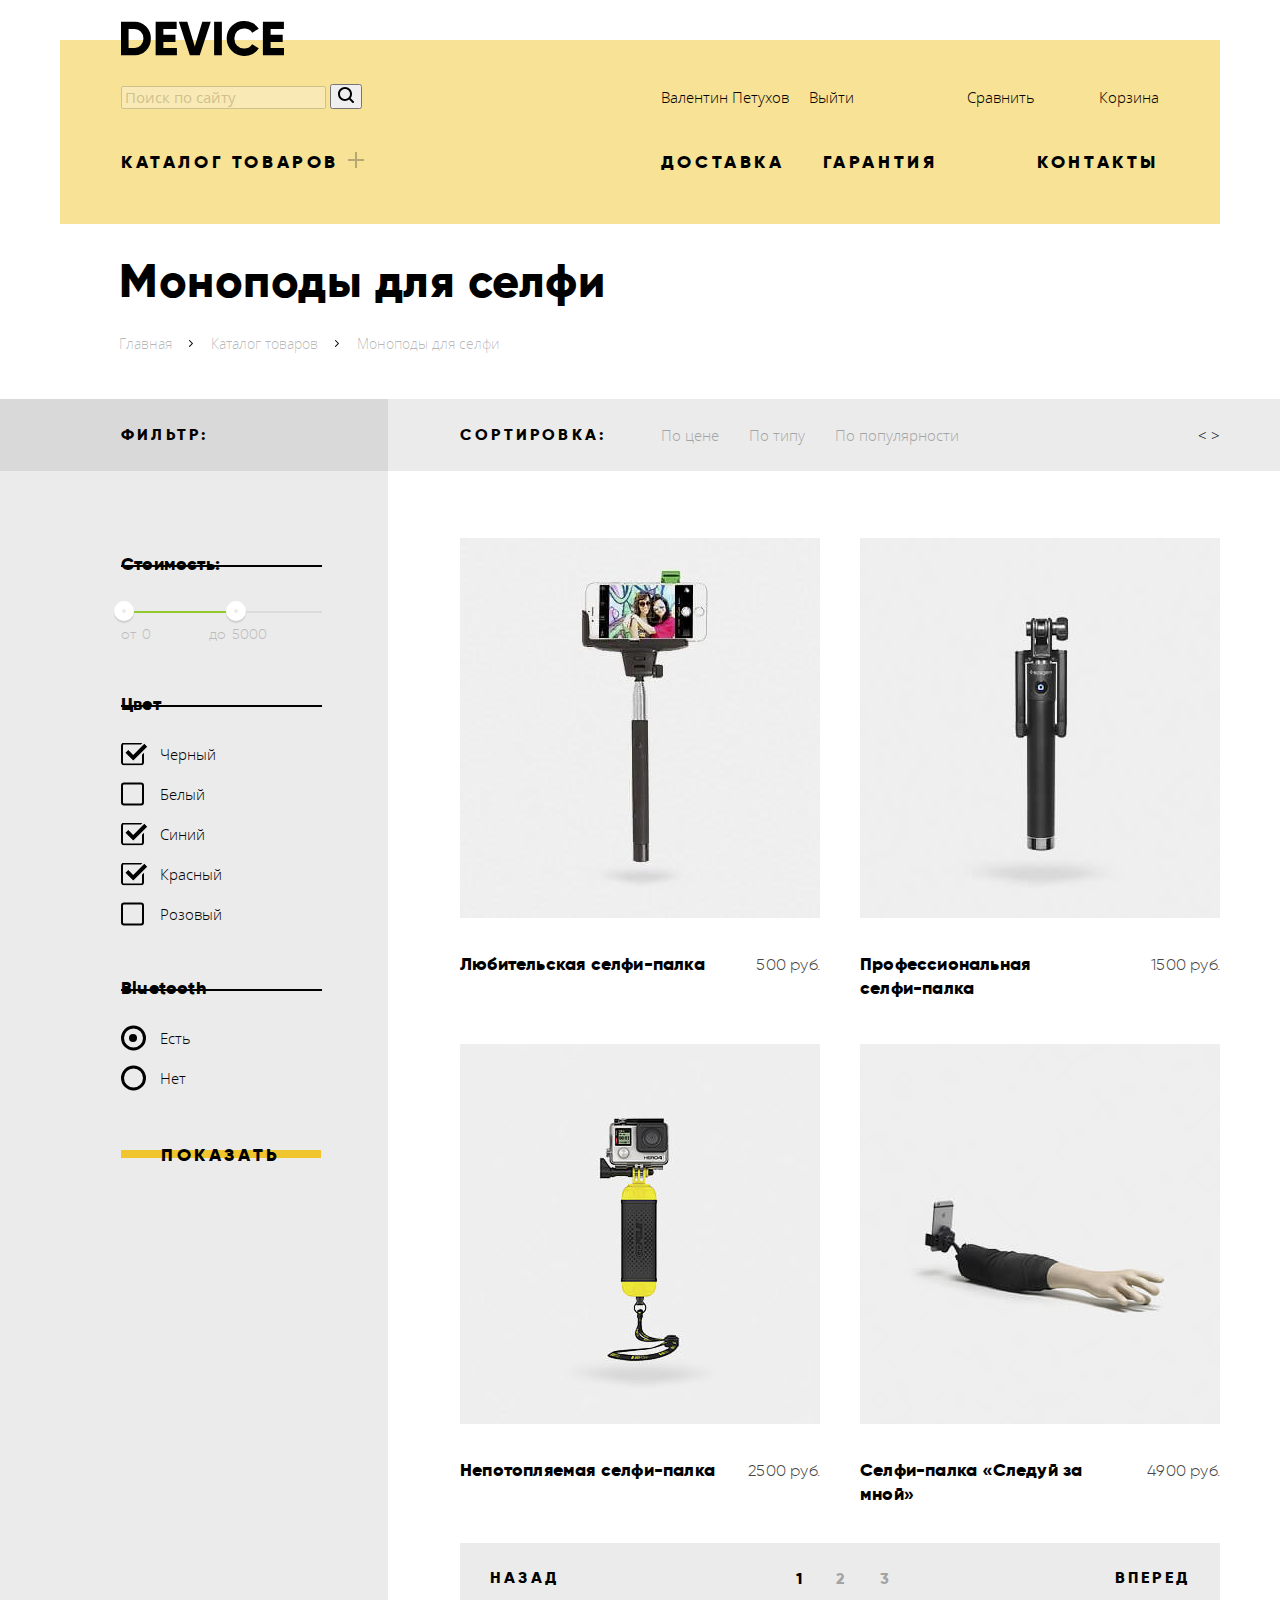
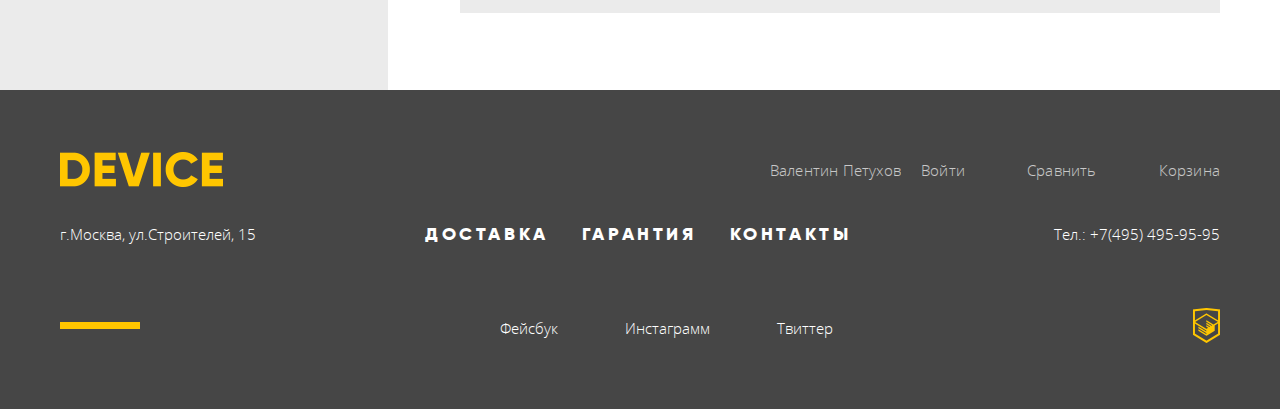
==== commit 4a26195e: "Сеткки_Вариант_3" ====
--- a/catalog.html
+++ b/catalog.html
@@ -66,7 +66,9 @@
   </div>
     <div class="catalog-wrapper">
       <section class="filter-center-wrapper">
-        <h2>Фильтр:</h2>
+        <div class="filter-title">
+          <h2>Фильтр:</h2>
+        </div>
         <div class="filter">
         <form class="search" action="https://echo.htmlacademy.ru" method="get">
           <fieldset class="filter-item">
@@ -125,59 +127,74 @@
     </section>
     <div class="sort-goods-wrapper">
       <div class="sort-container">
-        <section class="sort">
-
+        <div class="sort-center">
           <h2>Сортировка:</h2>
-        </section>
+          <ul class="sort-list">
+            <li> <a href="#"> По цене</a></li>
+            <li> <a href="#"> По типу</a></li>
+            <li> <a href="#"> По популярности</a></li>
+          </ul>
+          <div class="sort-arrows">
+            <span class="arrow-down"><</span>
+            <span class="arrow-up">></span>
+          </div>
+        </div>
       </div>
       <div class="catalog-goods-wrapper">
-
         <section class="selfie-catalog">
         <h2 class="visually-hidden">Каталог моноподов для селфи</h2>
         <ul class="catalog-list">
           <li class="catalog-item">
-            <div class="">
+            <div class="catalog-name-price">
               <h3><a href="#">Любительская селфи-палка</a></h3>
               <span class="price">500 руб.</span>
             </div>
-            <img src="img/item-1.jpg" width="360" height="380" alt="Любительская селфи-палка">
-              <div class="">
-                <a class="button" href="#">В корзину</a>
-                <a class="button" href="#">Добавить к сравнению</a>
-              </div>
+            <div class="image-compare-wrapper">
+              <img src="img/item-1.jpg" width="360" height="380" alt="Любительская селфи-палка">
+              <div class="catalog-compare-bin">
+                <a class="main-button" href="#">В корзину</a>
+                <a class="compare-button" href="#">Добавить к сравнению</a>
+              </div>
+            </div>
           </li>
           <li class="catalog-item">
-            <div class="">
-              <h3><a href="#">Профессиональная селфи-палка </a></h3>
+            <div class="catalog-name-price">
+              <h3><a href="#">Профессиональная <br> селфи-палка </a></h3>
               <span class="price">1500 руб.</span>
             </div>
-            <img src="img/item-2.jpg" width="360" height="380" alt="Профессиональная селфи-палка ">
-              <div class="">
-                <a class="button" href="#">В корзину</a>
-                <a class="button" href="#">Добавить к сравнению</a>
-              </div>
+            <div class="image-compare-wrapper">
+              <img src="img/item-2.jpg" width="360" height="380" alt="Профессиональная селфи-палка ">
+              <div class="catalog-compare-bin">
+                <a class="main-button" href="#">В корзину</a>
+                <a class="compare-button" href="#">Добавить к сравнению</a>
+              </div>
+            </div>
           </li>
           <li class="catalog-item">
-            <div class="">
+            <div class="catalog-name-price">
               <h3><a href="#">Непотопляемая селфи-палка </a></h3>
               <span class="price">2500 руб.</span>
             </div>
-            <img src="img/item-3.jpg" width="360" height="380" alt="Непотопляемая селфи-палка">
-              <div class="">
-                <a class="button" href="#">В корзину</a>
-                <a class="button" href="#">Добавить к сравнению</a>
-              </div>
-          </li>
-          <li class="catalog-item">
-            <div class="">
+            <div class="image-compare-wrapper">
+              <img src="img/item-3.jpg" width="360" height="380" alt="Непотопляемая селфи-палка">
+                <div class="catalog-compare-bin">
+                  <a class="main-button" href="#">В корзину</a>
+                  <a class="compare-button" href="#">Добавить к сравнению</a>
+                </div>
+            </div>
+            </li>
+          <li class="catalog-item">
+            <div class="catalog-name-price">
               <h3><a href="#">Селфи-палка «Следуй за мной»</a></h3>
               <span class="price">4900 руб.</span>
             </div>
-            <img src="img/item-4.jpg" width="360" height="380" alt="Селфи-палка «Следуй за мной»">
-            <div class="">
-              <a class="button" href="#">В корзину</a>
-              <a class="button" href="#">Добавить к сравнению</a>
-            </div>
+            <div class="image-compare-wrapper">
+              <img src="img/item-4.jpg" width="360" height="380" alt="Селфи-палка «Следуй за мной»">
+              <div class="catalog-compare-bin">
+                <a class="main-button" href="#">В корзину</a>
+                <a class="compare-button" href="#">Добавить к сравнению</a>
+              </div>
+          </div>
           </li>
         </ul>
       </section>
@@ -208,11 +225,11 @@
           <img src="img/logo-footer.png" width="163" height="35" alt="Логотип магазина Девайс">
         </a>
       </p>
-      <div class="footer-catalog-user-profile">
-        <a href="#">Валентин Петухов</a>
-        <a class="footer-login" href="#">Войти</a>
-      </div>
         <div class="footer-user-navigation">
+          <div class="footer-catalog-user-profile">
+            <a href="#">Валентин Петухов</a>
+            <a class="footer-login" href="#">Войти</a>
+          </div>
           <a href="#">Сравнить</a>
           <a href="#">Корзина</a>
         </div>
--- a/css/style.css
+++ b/css/style.css
@@ -31,7 +31,7 @@
 }
 
 body {
-  margin: 0 auto;
+  margin: 0;
   padding: 0;
 
   font-family: "opensans", Arial, sans-serif;
@@ -41,8 +41,6 @@
   color: #000000;
 
   background-color: #ffffff;
-
-  width: 1440px;
 }
 /*
 body > * {
@@ -86,7 +84,7 @@
 
 header {
   margin-top: 40px;
-  min-height: 775px;
+  min-height: 766px;
 
   background-image: linear-gradient(#f7e296, #f7e296 299px, #ffffff 299px, #ffffff 100%);
 }
@@ -263,6 +261,7 @@
 .slider {
   width: 1129px;
   padding: 0;
+  padding-top: 15px;
   margin:0 auto;
 
   position: relative;
@@ -271,6 +270,7 @@
 
 .slider-list {
   padding: 0;
+  margin: 0;
 
   list-style: none;
 }
@@ -462,10 +462,8 @@
   display: flex;
   flex-wrap: wrap;
 
-  margin-left: 0;
-  margin-right: 0;
-  margin-bottom: 0;
-  margin-top: 6px;
+  margin: 0;
+  margin-top: 13px;
   padding: 0;
 }
 
@@ -480,7 +478,6 @@
   font-size: 18px;
   font-weight: 800;
 
-  line-height: 1.33;
   letter-spacing: 0.2px;
 }
 
@@ -495,7 +492,7 @@
   margin-left: 0;
   margin-right: 0;
   margin-top: 0;
-  margin-bottom: 31px;
+  margin-bottom: 29px;
   padding: 0;
 }
 
@@ -559,21 +556,20 @@
 }
 
 .services {
+  min-height: 393px;
+
+  background-image: linear-gradient(to bottom, #ffffff 98px, #e5e5e5 98px, #e5e5e5 100%);
+
+  margin-top: 70px;
+}
+
+.services-inner {
   display: flex;
   align-items: baseline;
-
-  min-height: 393px;
-
-  background-image: linear-gradient(to bottom, #ffffff 98px, #e5e5e5 98px, #e5e5e5 100%);
-
-  padding-left: 140px;
-  margin-top: 70px;
-
-}
+  }
 
 .services-list-wrapper {
   padding-left: 116px;
-  padding-top: 47px;
 }
 
 .services-list-wrapper .services-list-item::after {
@@ -650,18 +646,20 @@
   content: "";
   width: 100%;
   height: 8px;
-  background-color: #f7e296;
+  background-color: #f0c52e;
 
   position: absolute;
   left: 0;
   top: 7px;
   z-index: -1;
+
+  transition: all 0.1s linear;
 }
 
 .main-button:hover::after {
 width: 100%;
 height: 40px;
-background-color: #f7e296;
+background-color: #f0c52e;
 
 position: absolute;
 left: 0;
@@ -882,7 +880,6 @@
   margin-left: auto;
   align-items: center;
 
-  margin-right: 44px;
 }
 
 .footer-catalog-user-profile a {
@@ -897,7 +894,7 @@
 }
 
 .footer-user-navigation {
-  width: 500px;
+  max-width: 800px;
 
   display: flex;
   justify-content: flex-end;
@@ -914,7 +911,7 @@
   opacity: 0.7;
 }
 
-.footer-user-navigation a + a {
+.footer-user-navigation > a {
     padding-left: 62px;
 }
 
@@ -1113,41 +1110,47 @@
   font-family: Gilroy;
   font-size: 16px;
   font-weight: 800;
-  line-height: 1.5;
   letter-spacing: 3.2px;
   text-transform: uppercase;
 
   padding: 0;
   margin: 0;
 
-  min-height: 71px;
+}
+
+.filter {
+  padding-top: 81px;
+  padding-left: 20px;
 }
 
 .filter-center-wrapper {
 display: flex;
 flex-direction: column;
-flex-shrink: 0;
-
-  width: 467px;
-
-  background-color: #ebebeb;
+align-items: flex-end;
+flex-grow: 1;
+
+background-color: #ebebeb;
+}
+
+.filter-title {
+  display: flex;
+  justify-content: flex-end;
+  flex-wrap: wrap;
+  align-items: center;
+
+  width: 100%;
+
+  padding: 21px 0;
+
+  background-color: #d9d9d9;
 }
 
 .filter-center-wrapper h2 {
-  background-color: #d9d9d9;
-
-  display: flex;
-  justify-content: center;
-  align-items: center;
-
-  padding-left: 23px;
-  margin-bottom: 81px;
+  width: 267px;
 }
 
 .filter {
-width: 267px;
-
-align-self: flex-end;
+min-width: 267px;
 }
 
 .filter-item {
@@ -1171,24 +1174,29 @@
   top: -11px;
 }
 
-.filter-option {
-  padding-left: 37px;
-}
-
 .filter-option label {
   position: relative;
 
   display: block;
 
+  padding-left: 39px;
+
   cursor: pointer;
   user-select: none;
+}
+
+.filter-input:hover + label,
+.filter-input:focus + label {
+  opacity: 0.6;
 }
 
 .filter-input-checkbox + label::before {
   content: "";
   position: absolute;
-  left: -38px;
-  top: 9px;
+
+  left: 0;
+  top: 50%;
+  transform: translateY(-50%);
 
   width: 19px;
   height: 19px;
@@ -1198,22 +1206,18 @@
 }
 
 .filter-input-checkbox:checked + label::before {
-  display: none;
-}
-
-.filter-input-checkbox:checked + label::after {
   content: "";
 
   position: absolute;
-  top: 9px;
-  left: -39px;
-
-  width: 27px;
+
+  width: 28px;
   height: 23px;
 
   background-image: url("../img/checkbox-on.svg");
   background-repeat: no-repeat;
   background-position: 0 0;
+
+  border: none;
 }
 
 .range-filter {
@@ -1310,40 +1314,44 @@
 .filter-item ul {
   list-style: none;
   line-height: 40px;
-  padding: 0;
-  margin-top: 18px;
-}
-
-.filter-item-bluetooth {
-  margin-top: 28px;
+
+  padding-left: 0;
+  padding-right: 0;
+  padding-top: 18px;
+  padding-bottom: 42px;
+  margin: 0;
 }
 
 .filter-input-radio + label::before {
   content: "";
 
   position: absolute;
-  left: -39px;
-  top: 8px;
+  left: 0;
+  top: 50%;
 
   width: 19px;
   height: 19px;
 
   border: 3px solid #000000;
   border-radius: 50%;
+
+  transform: translateY(-50%);
 }
 
 .filter-input-radio:checked + label::after {
   content: "";
 
   position: absolute;
-  top: 16px;
-  left: -31px;
+  top: 50%;
+  left: 0;
 
   width: 8px;
   height: 8px;
 
   background-color: #000000;
   border-radius: 50%;
+
+  transform: translate(100%, -50%);
 }
 
 .filter-input:disabled + label {
@@ -1355,27 +1363,66 @@
   border-style: none;
 
   min-width: 200px;
-
-  margin-top: 24px;
 }
 
 .sort-goods-wrapper {
   display: flex;
   flex-direction: row;
   flex-wrap: wrap;
+  flex-grow: 1;
+
+  width: 791px;
 }
 
 .sort-container {
   width: 100%;
   background-color: #ebebeb;
-}
-
-.sort {
-  display: flex;
+
+  padding-left: 72px;
+}
+
+.sort-center {
+  display: flex;
+  justify-content: flex-start;
+  flex-wrap: wrap;
   align-items: center;
 
   width: 760px;
-  margin-left: 72px;
+
+  padding: 21px 0;
+}
+
+.sort-container .sort-list {
+  list-style: none;
+
+  display: flex;
+  flex-wrap: wrap;
+  align-items: center;
+
+  margin: 0;
+  margin-left: 55px;
+  padding: 0;
+
+}
+
+.sort-container .sort-list a {
+  opacity: 0.3;
+}
+
+.sort-container .sort-list a:hover {
+  opacity: 0.6;
+}
+
+.sort-container .sort-list a:active {
+  opacity: 1;
+}
+
+.sort-list li:not(:first-child) {
+  margin-left: 30px;
+}
+
+.sort-arrows {
+  margin-left: auto;
 }
 
 .catalog-goods-wrapper {
@@ -1384,7 +1431,7 @@
 
   width: 760px;
 
-  margin-left: 72px;
+  padding-left: 72px;
   padding-bottom: 77px;
 }
 
@@ -1397,6 +1444,89 @@
 
   padding: 0;
   margin: 0;
+
+  width: 760px;
+}
+
+.catalog-list .catalog-item {
+  display: flex;
+  flex-direction: column;
+
+  margin-top: 44px;
+}
+
+.image-compare-wrapper {
+  position: relative;
+}
+
+.catalog-name-price {
+  order: 1;
+
+  display: flex;
+  align-items: baseline;
+  justify-content: space-between;
+}
+
+.catalog-name-price h3 {
+  width: 257px;
+}
+
+.catalog-compare-bin {
+  position: absolute;
+  top: 0;
+  left: 0;
+
+  display: flex;
+  flex-direction: column;
+  justify-content: center;
+  align-items: center;
+
+  width: 100%;
+  height: 100%;
+
+  opacity: 0;
+
+  cursor: pointer;
+
+  background-color: rgba(255, 255, 255, 0.7);
+}
+
+.catalog-compare-bin:hover {
+  opacity: 1;
+}
+
+.catalog-compare-bin .main-button {
+  width: 200px;
+
+  margin-top: 43px;
+  margin-bottom: 14px;
+}
+
+.catalog-compare-bin .main-button:active {
+  color: rgba(0, 0, 0, 0.3);
+}
+
+.catalog-compare-bin .compare-button {
+  font-family: OpenSans;
+  font-size: 13px;
+  font-weight: 300;
+  line-height: 2.77;
+  color: #000000;
+
+  opacity: 0.5;
+}
+
+.catalog-compare-bin .compare-button:hover {
+  opacity: 1;
+}
+
+.catalog-compare-bin .compare-button:active,
+.catalog-name-price a:active {
+  opacity: 0.2;
+}
+
+.catalog-name-price a:hover {
+  opacity: 0.5;
 }
 
 .catalog-list h3 {
@@ -1405,6 +1535,13 @@
   font-size: 18px;
   font-weight: 800;
   line-height: 24px;
+
+  margin: 0;
+  margin-top: 25px;
+}
+
+.selfie-catalog {
+  padding-top: 23px;
 }
 
 .selfie-catalog .price {
@@ -1413,6 +1550,7 @@
   font-size: 16px;
   font-weight: 300;
   line-height: 24px;
+  letter-spacing: 0.2px;
 }
 
 .pagination {
@@ -1421,7 +1559,7 @@
   align-items: center;
 
   padding: 0 30px;
-  margin-top: 66px;
+  margin-top: 37px;
 
   min-height: 70px;
 
@@ -1434,6 +1572,9 @@
   padding: 0;
 
   display: flex;
+
+  max-width: 450px;
+  margin-right: -14px;
 }
 
 .pagination-list li + li {
@@ -1487,7 +1628,7 @@
 .footer-logo {
   width: 170px;
   margin-bottom: 0;
-  margin-top: 10px;
+  margin-top: 7px;
 }
 
 .footer-user-profile a{
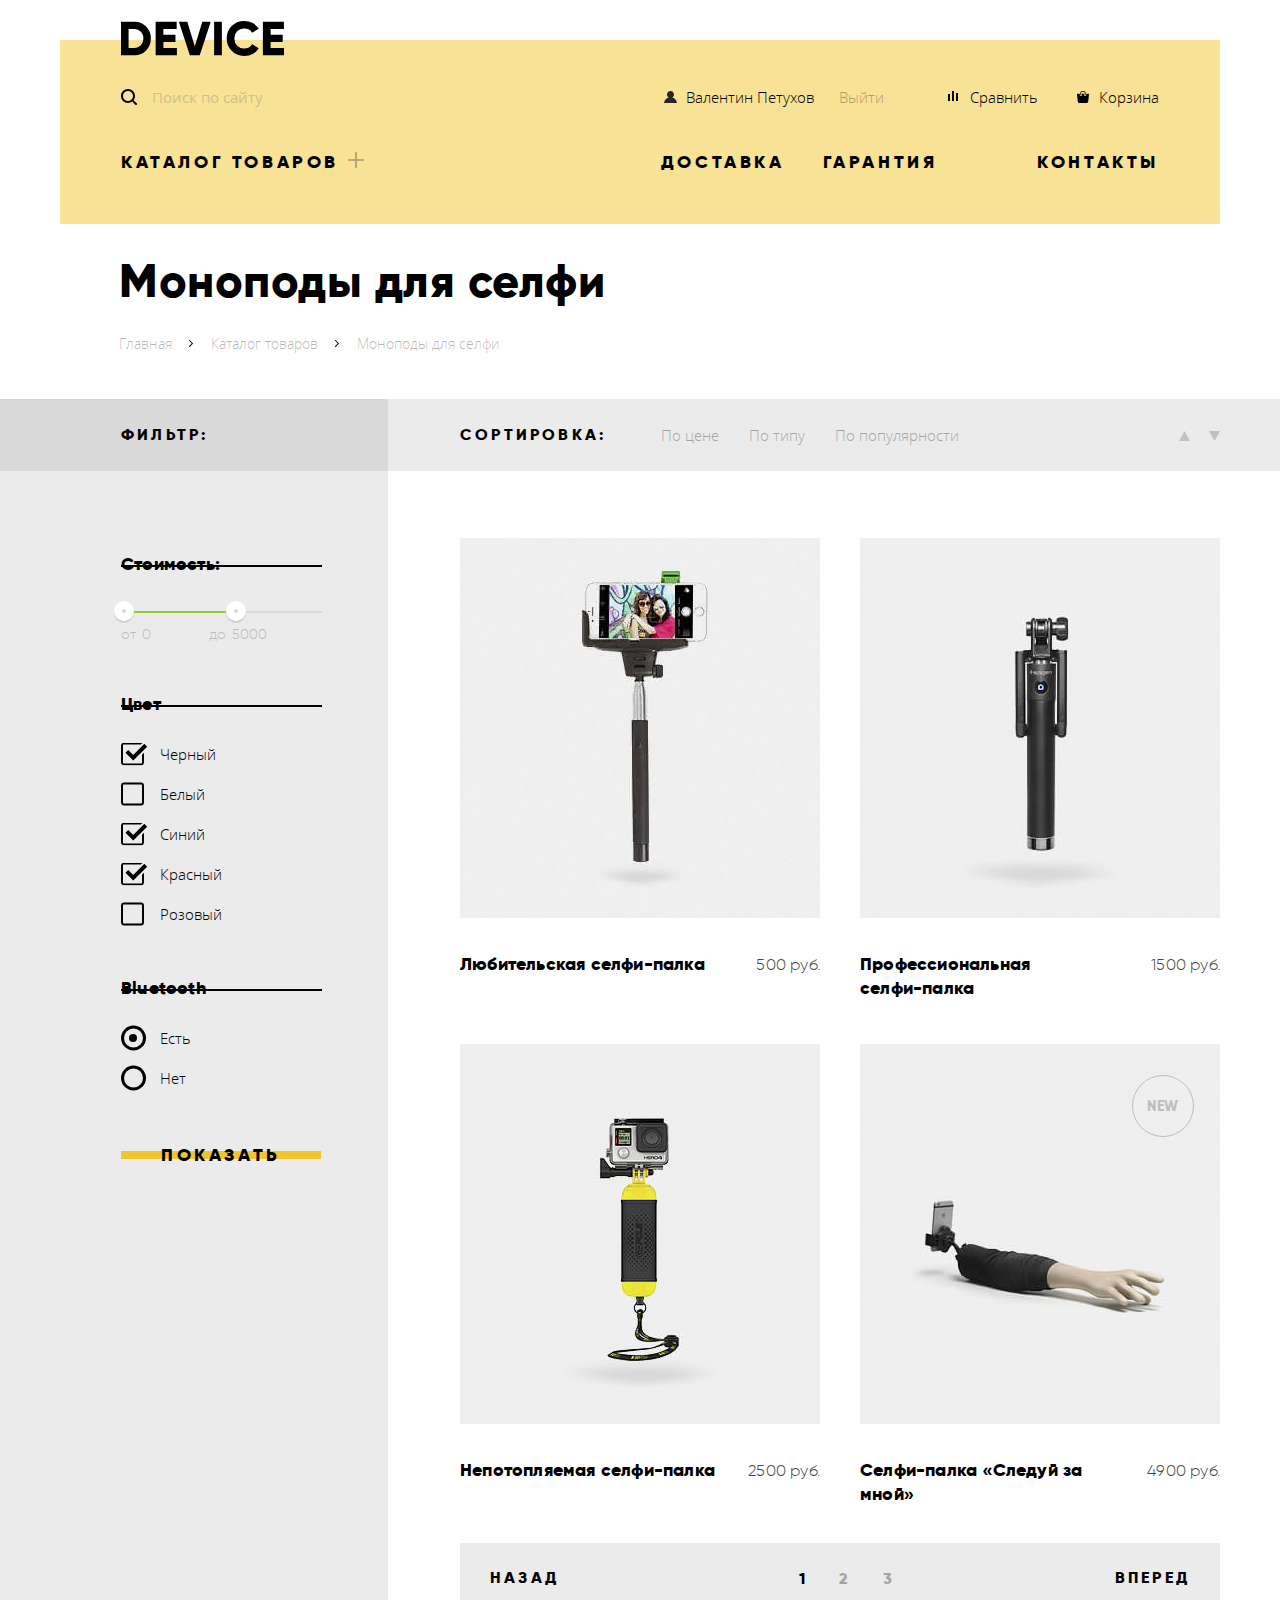
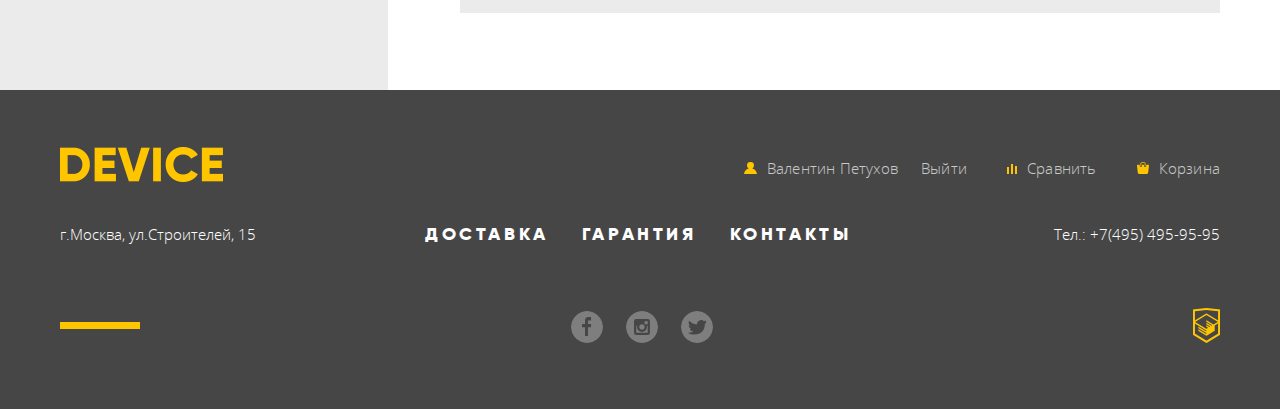
==== commit ba9b654f: "Декор" ====
--- a/catalog.html
+++ b/catalog.html
@@ -11,9 +11,11 @@
     <div class="main-wrapper">
     <header>
       <nav class="main-navigation">
-      <a class="main-header-logo">
-        <img src="img/main-logo.svg" width="163" height="35" alt="Логотип магазина Девайс">
-      </a>
+      <div class="logo-wrapper">
+        <a class="main-header-logo" href="index.html">
+          <img src="img/main-logo.svg" width="163" height="35" alt="Логотип магазина Девайс">
+        </a>
+      </div>
       <div class="search-field">
         <form class="search" action="https://echo.htmlacademy.ru" method="post">
           <label class="visually-hidden" for="search">Строка поиска</label>
@@ -25,8 +27,8 @@
       </div>
       <div class="user-navigation">
         <div class="catalog-user-profile">
-          <a href="#">Валентин Петухов</a>
-          <a class="main-login" href="#">Выйти</a>
+          <a class="user-name" href="#">Валентин Петухов</a>
+          <a class="sign-out" href="#">Выйти</a>
         </div>
         <a class="compare" href=#>Сравнить</a>
         <a class="bin" href="#">Корзина</a>
@@ -135,8 +137,16 @@
             <li> <a href="#"> По популярности</a></li>
           </ul>
           <div class="sort-arrows">
-            <span class="arrow-down"><</span>
-            <span class="arrow-up">></span>
+            <a class="arrow-up" href="#" aria-label="По возрастанию">
+              <svg width="11" height="10" viewBox="0 0 11 10">
+                  <path fill="#231F20" d="M5.5 0L0 10h11z"/>
+              </svg>
+            </a>
+            <a class="arrow-down" href="#" aria-label="По убыванию">
+              <svg xmlns="http://www.w3.org/2000/svg" width="11" height="10" viewBox="0 0 11 10">
+                  <path fill="#231F20" d="M5.5 10L0 0h11"/>
+              </svg>
+            </a>
           </div>
         </div>
       </div>
@@ -183,7 +193,7 @@
                 </div>
             </div>
             </li>
-          <li class="catalog-item">
+          <li class="catalog-item new-item">
             <div class="catalog-name-price">
               <h3><a href="#">Селфи-палка «Следуй за мной»</a></h3>
               <span class="price">4900 руб.</span>
@@ -226,12 +236,30 @@
         </a>
       </p>
         <div class="footer-user-navigation">
-          <div class="footer-catalog-user-profile">
-            <a href="#">Валентин Петухов</a>
-            <a class="footer-login" href="#">Войти</a>
+          <div class="footer-user-profile">
+            <a class="user-name" href="#">
+              <svg class="footer-user-icon" width="13" height="12" viewBox="0 0 13 12">
+                <path d="M.032 12h12.937c-.163-2.643-2.074-4.837-4.671-5.543a3.47 3.47 0 0 0 1.687-2.972 3.485 3.485 0 0 0-6.97 0c0 1.264.68 2.361 1.688 2.972C2.106 7.163.194 9.357.032 12z"/>
+              </svg>
+              <span>Валентин Петухов</span>
+            </a>
+            <a class="footer-catalog-sign-out" href="#">
+              <span>Выйти</span>
+            </a>
           </div>
-          <a href="#">Сравнить</a>
-          <a href="#">Корзина</a>
+          <a href="#">
+            <svg class="footer-user-icon" width="10" height="10" viewBox="0 0 10 10">
+                <path d="M8 2h1.984v8H8zM0 3h1.984v7H0zM4 0h2v10H4z"/>
+            </svg>
+            <span>Сравнить</span>
+          </a>
+          <a href="#">
+            <svg class="footer-user-icon" width="12" height="12" viewBox="0 0 12 12">
+                <path d="M11.864 3.017a.429.429 0 0 0-.327-.154H9.225V4.09c0 .563-.484 1.022-1.08 1.022-.594 0-1.078-.458-1.078-1.022V2.863H4.909V4.09c0 .563-.485 1.022-1.08 1.022-.595 0-1.078-.458-1.078-1.022V2.863H.438a.43.43 0 0 0-.327.154.472.472 0 0 0-.108.358l.776 7.134c.015.806.642 1.455 1.411 1.455h7.595c.77 0 1.396-.649 1.411-1.455l.776-7.134a.476.476 0 0 0-.108-.358z"/>
+                <path d="M3.829 4.499c.239 0 .433-.184.433-.409V1.84c0-.632.672-1.022 1.295-1.022h1.079c.655 0 1.078.401 1.078 1.022v2.25c0 .225.194.409.431.409.239 0 .433-.184.433-.409V1.84C8.577.773 7.761 0 6.636 0H5.557c-1.19 0-2.159.826-2.159 1.84v2.25c0 .225.194.409.431.409z"/>
+            </svg>
+            <span>Корзина</span>
+          </a>
         </div>
       <div class="footer-wrapper-1">
           <p class="adress">г.Москва, ул.Строителей, 15</p>
@@ -246,9 +274,21 @@
       </div>
       <div class="footer-wrapper-2">
         <ul class="footer-social">
-          <li><a href="#" class="social-button">Фейсбук </a></li>
-          <li><a href="#" class="social-button">Инстаграмм </a></li>
-          <li><a href="#" class="social-button">Твиттер</a></li>
+          <li class="footer-social-item">
+            <a href="#" class="social-button">
+              <span class="visually-hidden">Фейсбук</span>
+            </a>
+          </li>
+          <li class="footer-social-item">
+            <a href="#" class="social-button">
+              <span class="visually-hidden">Инстаграмм</span>
+            </a>
+          </li>
+          <li class="footer-social-item">
+            <a href="#" class="social-button">
+              <span class="visually-hidden">Твиттер</span>
+            </a>
+          </li>
         </ul>
         <p class="htmlacademy-logo">
           <a href="https://htmlacademy.ru/intensive/htmlcss">
--- a/css/style.css
+++ b/css/style.css
@@ -42,23 +42,12 @@
 
   background-color: #ffffff;
 }
-/*
-body > * {
-  outline: 1px solid black;
-}
-
-body > * > * {
-  outline: 1px solid red;
-}
-
-body > * > * > * {
-  outline: 1px solid blue;
-}
-
-body > * > * > * > * {
-  outline: 1px solid green;
-}
-*/
+
+img {
+  max-width: 100%;
+  height: auto;
+}
+
 .catalog-page{
   background-color: #ffffff;
   margin: 0 auto;
@@ -109,10 +98,14 @@
   flex-wrap: wrap;
 }
 
-.main-header-logo {
+.logo-wrapper {
 width: 100%;
 margin-top: -19px;
 margin-bottom: 17px;
+}
+
+.main-header-logo {
+  width: 163px;
 }
 
 .search-field {
@@ -122,10 +115,95 @@
   line-height: 30px;
 
   width: 52%;
+
+  position: relative;
+}
+
+.button-search::before {
+  content: "";
+
+  display: none;
+
+  width: 334px;
+
+  position:absolute;
+  left: 0;
+  bottom: -6px;
+
+  outline: 1px solid #000000;
 }
 
 .search-field input[type="search"] {
   opacity: 0.3;
+
+  width: 314px;
+
+  background-color: transparent;
+  border: none;
+
+  padding-left: 31px;
+}
+
+.search-field input[type="search"]:focus {
+  opacity: 1;
+
+  outline: none;
+  background-color: transparent;
+}
+
+.search-field .button-search {
+  background-color: transparent;
+  border: none;
+
+  width: 14px;
+  height: 14px;
+}
+
+.search-field .button-search:focus {
+  border: none;
+  outline: none;
+}
+
+.button-search::after {
+  content: "Найти";
+
+  display: none;
+
+  width: 76px;
+
+  background-color: transparent;
+
+  border: 2px solid #000000;
+
+  position: absolute;
+  bottom: -7px;
+  left: 330px;
+
+  padding-top: 13px;
+  padding-bottom: 13px;
+}
+
+.search-field input[type="search"]:focus + .button-search::before,
+.search-field input[type="search"]:focus + .button-search::after,
+.button-search:active::after {
+  display: block;
+}
+
+.button-search:hover::after {
+  color: #ffffff;
+  background-color: #000000;
+}
+
+.button-search:active::after {
+  color: rgba(255, 255, 255, 0.3);
+}
+
+.button-search img {
+  position: absolute;
+  top: 7px;
+  left: 0;
+  width: 16px;
+  height: 16px;
 }
 
 .user-navigation {
@@ -139,20 +217,54 @@
   width: 48%;
 
   display: flex;
-}
-
-.user-navigation > a:nth-child(2) {
+  flex-wrap: wrap;
+}
+
+.user-navigation a{
+  position: relative;
+
+  padding-left: 25px;
+}
+
+.user-navigation a::before{
+  content: "";
+
+  position: absolute;
+
+  width: 13px;
+  height: 13px;
+
+  left: 3px;
+  top: 9px;
+}
+
+.user-navigation .main-login::before,
+.catalog-page .user-name::before  {
+  background-image: url(../img/user.svg);
+  background-repeat: no-repeat;
+  background-position: 0 0;
+}
+
+.user-navigation .compare {
   margin-left: auto;
-  margin-right: 64px;
+  margin-right: 36px;
+}
+
+.user-navigation .compare::before {
+  background-image: url(../img/compare.svg);
+  background-repeat: no-repeat;
+  background-position: 0 0;
+}
+
+.user-navigation .bin::before {
+  background-image: url(../img/cart.svg);
+  background-repeat: no-repeat;
+  background-position: 0 0;
 }
 
 .catalog-user-profile {
   display: flex;
   flex-wrap: wrap;
-}
-
-.catalog-user-profile a + a {
-  margin-left: 20px;
 }
 
 .site-navigation {
@@ -172,6 +284,7 @@
 
   display: flex;
   justify-content: flex-start;
+  flex-wrap: wrap;
 
   margin-top: 38px;
 
@@ -203,12 +316,11 @@
 .site-navigation a:hover,
 .user-navigation a:hover,
 .search-field input[type="search"]:hover {
-  opacity: 0.5;
+  opacity: 0.6;
 }
 
 .site-navigation a:focus,
-.user-navigation a:focus,
-.search-field input[type="search"]:focus {
+.user-navigation a:focus, {
   opacity: 0.3;
   outline: none;
 }
@@ -241,7 +353,7 @@
   letter-spacing: 0.15px;
 
   list-style: none;
-  /*outline: 1px solid brown;*/
+
   margin-top: 0;
   padding-top: 20px;
 }
@@ -343,6 +455,14 @@
   content: "03";
 }
 
+.slider-description-three td + .td-three {
+  padding-left: 64px;
+}
+
+.slider-description-three th + .th-three {
+  padding-left: 47px;
+}
+
 .slider-description .slider-text {
   width: inherit;
 }
@@ -416,7 +536,6 @@
   font-size: 36px;
   font-weight: 300;
   line-height: 1.33;
-  *letter-spacing: 0.4px;
 }
 
 .table-description tr:first-child {
@@ -425,7 +544,7 @@
 
 .slider-controls {
     position: absolute;
-    top: 320px;
+    top: 332px;
     right: 65px;
     z-index: 20;
     font-size: 0;
@@ -443,8 +562,12 @@
   border: 2px solid #000000;
   border-radius: 50%;
 
+  position: relative;
+
   cursor: pointer;
 }
+
+
 
 .slider-controls label + label {
   margin-left: 18px;
@@ -454,6 +577,25 @@
 #product-2:checked ~ .slider #slider2,
 #product-3:checked ~ .slider #slider3 {
   display: flex;
+}
+
+#product-1:checked ~ .slider label:first-child::before,
+#product-2:checked ~ .slider label:nth-child(2)::before,
+#product-3:checked ~ .slider label:last-child::before {
+  content: "";
+
+  position: absolute;
+
+  top: 50%;
+  left: 50%;
+  transform: translate(-50%, -50%);
+
+  width: 6px;
+  height: 6px;
+
+  background-color: #000000;
+
+  border-radius: 50%;
 }
 
 .main-goods-list {
@@ -560,7 +702,7 @@
 
   background-image: linear-gradient(to bottom, #ffffff 98px, #e5e5e5 98px, #e5e5e5 100%);
 
-  margin-top: 70px;
+  margin-top: 75px;
 }
 
 .services-inner {
@@ -650,7 +792,7 @@
 
   position: absolute;
   left: 0;
-  top: 7px;
+  top: 8px;
   z-index: -1;
 
   transition: all 0.1s linear;
@@ -882,7 +1024,20 @@
 
 }
 
-.footer-catalog-user-profile a {
+.footer-user-navigation {
+  max-width: 800px;
+
+  display: flex;
+  justify-content: flex-end;
+  flex-wrap: wrap;
+  align-items: center;
+}
+
+.footer-user-navigation a {
+  margin-left: 40px;
+}
+
+.footer-user-navigation span {
   color: #ffffff;
   font-size: 15px;
   line-height: 36px;
@@ -890,29 +1045,22 @@
 
   opacity: 0.7;
 
+  margin-left: 6px;
+}
+
+.footer-user-navigation .footer-user-icon,
+.footer-user-profile .footer-user-icon {
+  fill: #ffc600;
+
+  opacity: 1;
+}
+
+.footer-user-profile .footer-sign-out {
   margin-left: 20px;
 }
 
-.footer-user-navigation {
-  max-width: 800px;
-
-  display: flex;
-  justify-content: flex-end;
-  flex-wrap: wrap;
-  align-items: center;
-}
-
-.footer-user-navigation a {
-  color: #ffffff;
-  font-size: 15px;
-  line-height: 36px;
-  letter-spacing: 0.2px;
-
-  opacity: 0.7;
-}
-
-.footer-user-navigation > a {
-    padding-left: 62px;
+.footer-user-profile .footer-catalog-sign-out {
+  margin-left: 13px;
 }
 
 .footer-wrapper-1,
@@ -920,7 +1068,7 @@
   display: flex;
   justify-content: space-between;
   width: 1160px;
-  margin-top: 8px;
+  margin-top: 13px;
 }
 
 
@@ -951,6 +1099,15 @@
   margin-left: 33px;
 }
 
+.footer-site-navigation a:hover,
+.footer-site-navigation a:focus {
+  opacity: 0.6;
+}
+
+.footer-site-navigation a:active {
+  opacity: 0.3;
+}
+
 .footer-site-navigation .footer-shipping {
   margin-left: 0;
 }
@@ -970,16 +1127,62 @@
   list-style: none;
 
   display: flex;
+  justify-content: center;
+  flex-wrap: wrap;
+
   width: 400px;
-  justify-content: space-around;
 
   margin: 0;
   padding-left: 0;
+  padding-right: 49px;
 }
 
 .footer-social a {
   color: #ffffff;
-/*  outline: 1px solid white;*/
+}
+
+.footer-social .social-button::before {
+  content: "";
+
+  display: inline-block;
+  vertical-align: top;
+
+  width: 32px;
+  height: 32px;
+
+  border-radius: 50%;
+
+  opacity: 0.3;
+}
+
+.footer-social .social-button:hover::before {
+  opacity: 0.6;
+}
+
+.footer-social .social-button:active::before {
+  opacity: 0.1;
+}
+
+.footer-social-item:not(:first-child) {
+  margin-left: 23px;
+}
+
+.footer-social-item:first-child .social-button::before{
+  background-image: url(../img/facebook.svg);
+  background-repeat: no-repeat;
+  background-position: 0 0;
+}
+
+.footer-social-item:nth-child(2) .social-button::before{
+  background-image: url(../img/instagram.svg);
+  background-repeat: no-repeat;
+  background-position: 0 0;
+}
+
+.footer-social-item:last-child .social-button::before{
+  background-image: url(../img/twitter.svg);
+  background-repeat: no-repeat;
+  background-position: 0 0;
 }
 
 .footer-wrapper-2::before {
@@ -998,40 +1201,31 @@
   height: 35px;
 }
 
-.footer-site-navigation a:hover,
-.footer-site-navigation a:focus,
-.footer-user-navigation a:hover,
-.footer-user-navigation a:focus{
-  opacity: 0.6;
-}
-
 /*Стилизация страницы каталога*/
 
-.catalog-user-profile .sign-out {
+ .catalog-user-profile .sign-out {
   opacity: 0.3;
 }
+
+.catalog-user-profile .sign-out:active {
+  opacity: 1;
+}
+
 .catalog-user-profile a:hover,
 .catalog-user-profile a:focus,
-.catalog-user-navigation a:hover,
-.catalog-user-navigation a:focus {
+.catalog-page .main-header-logo:hover,
+.catalog-page .main-header-logo:focus,
+.catalog-page .footer-logo:hover,
+.catalog-page .footer-logo:focus {
   opacity: 0.6;
 }
 
-nav .catalog-header-logo:hover,
-nav .catalog-header-logo:focus,
-.catalog-footer-logo:hover,
-.catalog-footer-logo:focus{
-  opacity: 0.6;
-}
-
-*.breadcrumbs-wrapper {
-  display: flex;
-  flex-wrap: wrap;
-  align-content: center;
-
-  min-height: 179px;
-
-  padding-left: 60px;
+.site-navigation a:active,
+.user-navigation a:active,
+.catalog-user-profile a:active,
+.catalog-page .main-header-logo:active,
+.catalog-page .footer-logo:active {
+  opacity: 0.3;
 }
 
 .page-title {
@@ -1074,6 +1268,7 @@
   height: 7px;
 
   background-image: url('../img/nav-arrow.svg');
+  background-repeat: no-repeat;
 
   position: absolute;
   top: 12px;
@@ -1086,8 +1281,8 @@
   color: rgba(0, 0, 0, 0.3);
 }
 
-.breadcrumbs a:hover,
-.breadcrumbs a:focus {
+.breadcrumbs a[href]:hover,
+.breadcrumbs a[href]:focus {
   opacity: 0.6;
 }
 
@@ -1185,9 +1380,16 @@
   user-select: none;
 }
 
-.filter-input:hover + label,
-.filter-input:focus + label {
+.filter-input:hover + label::before,
+.filter-input:focus + label::before,
+.filter-input:hover + label::after,
+.filter-input:focus + label::after {
   opacity: 0.6;
+}
+
+.filter-input:active + label::before,
+.filter-input:active + label::after {
+  opacity: 1;
 }
 
 .filter-input-checkbox + label::before {
@@ -1268,11 +1470,16 @@
   padding: 0;
 
   border: 8px solid #ffffff;
-  background-color: #ebebeb;
+  background-color: #d9d9d9;
   box-shadow: 0 2px 1px 0 #cfcfcf;
   border-radius: 50%;
 
   cursor: pointer;
+}
+
+.range-controls .toggle:hover {
+  width: 5px;
+  height: 5px;
 }
 
 .range-controls .toggle-min {
@@ -1425,6 +1632,22 @@
   margin-left: auto;
 }
 
+.sort-arrows a {
+  margin-left: 15px;
+}
+
+.sort-arrows svg {
+  opacity: 0.2;
+}
+
+.sort-arrows svg:hover {
+  opacity: 0.6;
+}
+
+.sort-arrows svg:active {
+  opacity: 1;
+}
+
 .catalog-goods-wrapper {
   display: flex;
   flex-direction: column;
@@ -1453,6 +1676,36 @@
   flex-direction: column;
 
   margin-top: 44px;
+}
+
+.new-item .image-compare-wrapper::before {
+  content: "NEW";
+
+  display: inline-block;
+
+  opacity: 0.2;
+  font-family: Gilroy;
+  font-size: 14px;
+  font-weight: 800;
+  line-height: 1.71;
+  letter-spacing: 0.7px;
+
+  text-align: center;
+  vertical-align: middle;
+
+  width: 60px;
+  height: 41px;
+
+  padding-top: 19px;
+
+  background-color: transparent;
+
+  border-radius: 50%;
+  border: 1px solid #000000;
+
+  position:absolute;
+  right: 26px;
+  top: 31px;
 }
 
 .image-compare-wrapper {
@@ -1558,7 +1811,6 @@
   justify-content: space-between;
   align-items: center;
 
-  padding: 0 30px;
   margin-top: 37px;
 
   min-height: 70px;
@@ -1602,6 +1854,23 @@
   line-height: 24px;
   letter-spacing: 3.2px;
   text-transform: uppercase;
+
+  box-sizing: border-box;
+
+  display: inline-block;
+  vertical-align: top;
+
+  height: 100%;
+  width: 136px;
+
+  padding-top: 23px;
+  padding-left: 30px;
+}
+
+.pagination-list + .navigation-button {
+  text-align: right;
+  padding-left: 0;
+  padding-right: 30px;
 }
 
 .pagination .navigation-button:hover,
@@ -1609,6 +1878,10 @@
   background-color: #d9d9d9;
 }
 
+.pagination .navigation-button:active {
+  color: rgba(0, 0, 0, 0.3);
+}
+
 .pagination-item:not(.pagination-item-current) a:hover,
 .pagination-item:not(.pagination-item-current) a:focus {
   opacity: 0.6;
@@ -1628,23 +1901,30 @@
 .footer-logo {
   width: 170px;
   margin-bottom: 0;
-  margin-top: 7px;
-}
-
-.footer-user-profile a{
-  color: #ffffff;
-  opacity: 0.7;
-  letter-spacing: 0.2px;
+  margin-top: 2px;
 }
 
 .footer-user-profile .sign-out {
   opacity: 0.3;
 }
 
-.footer-user-profile a:hover,
-.footer-user-profile a:focus,
-.footer-user-navigation a:hover,
-.footer-user-navigation a:focus {
+.footer-user-profile span:hover,
+.footer-user-profile span:focus,
+.footer-user-navigation span:hover,
+.footer-user-navigation span:focus {
+  opacity: 1;
+}
+
+.footer-user-profile a:hover svg,
+.footer-user-profile a:focus svg,
+.footer-user-navigation a:hover svg,
+.footer-user-navigation a:focus svg {
+  opacity: 0.6;
+}
+
+
+.footer-user-profile a:active ,
+.footer-user-navigation a:active {
   opacity: 0.3;
 }
 
@@ -1657,3 +1937,7 @@
 .htmlacademy-logo img:focus{
   opacity: 0.6;
 }
+
+.htmlacademy-logo img:active {
+  opacity: 0.3;
+}
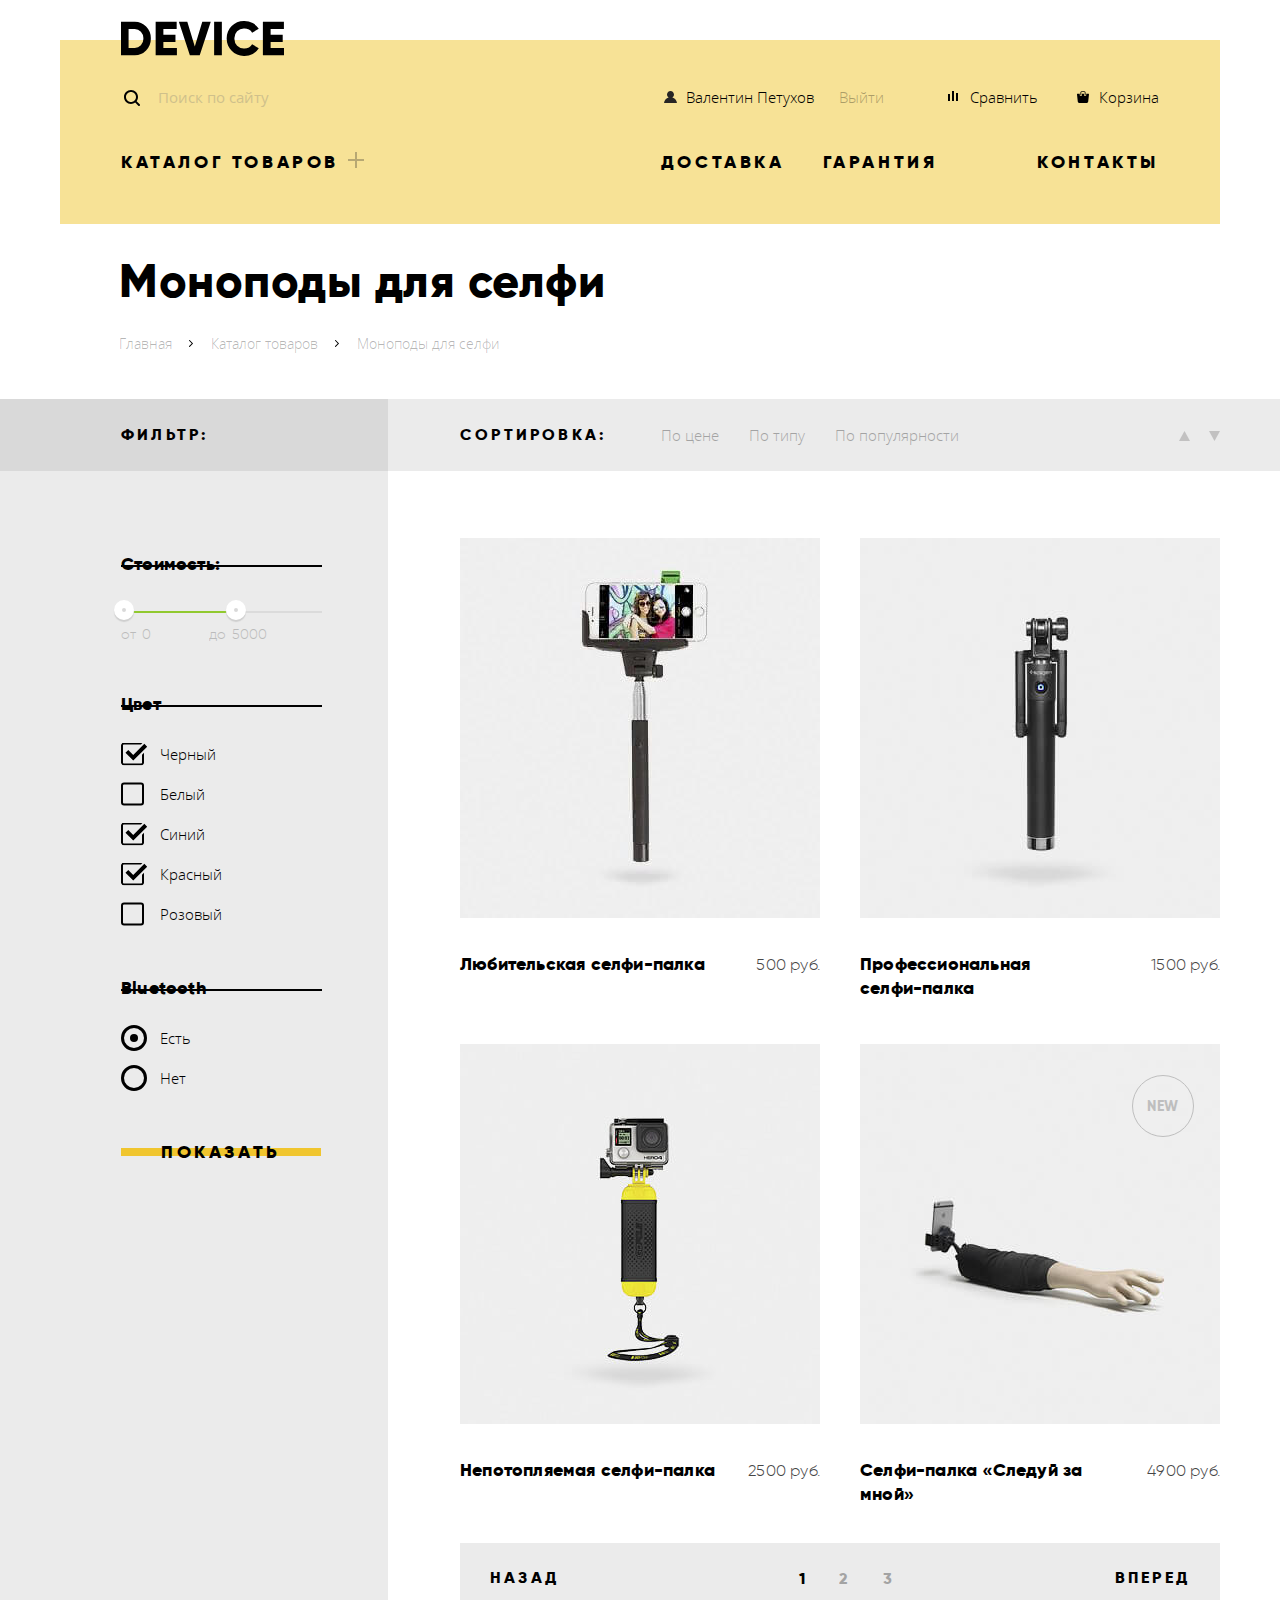
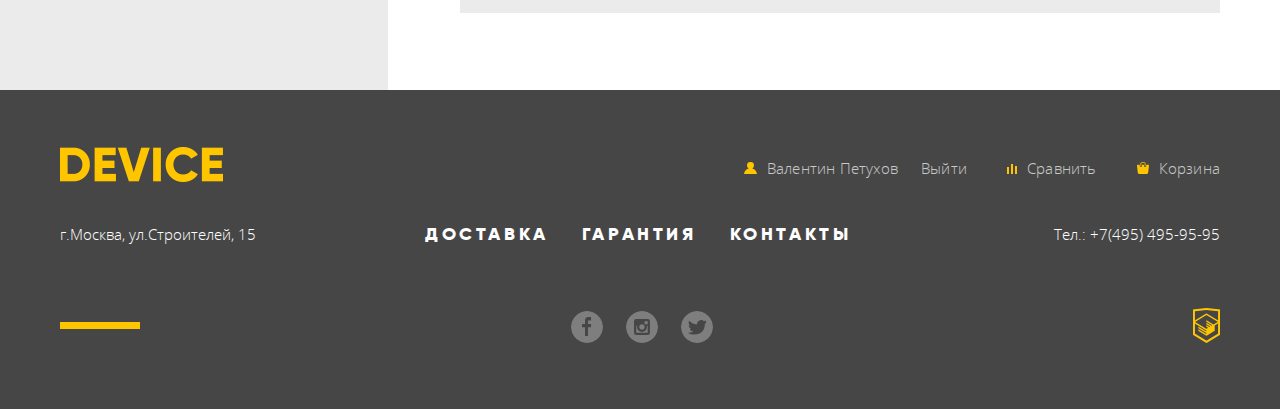
==== commit 8fbec051: "Добавил правки" ====
--- a/catalog.html
+++ b/catalog.html
@@ -18,11 +18,15 @@
       </div>
       <div class="search-field">
         <form class="search" action="https://echo.htmlacademy.ru" method="post">
-          <label class="visually-hidden" for="search">Строка поиска</label>
+          <label for="search">
+            <span class="visually-hidden">Строка поиска</span>
+            <img src="img/search.svg" alt="Кнопка поиска" width="16" height="16">
+          </label>
           <input type="search" name="search" id="search" placeholder="Поиск по сайту">
           <button type="submit" class="button-search">
-            <img src="img/search.svg" alt="Кнопка поиска" width="16" height="16">
+            <span>Найти</span>
           </button>
+          <div class="search-line"></div>
         </form>
       </div>
       <div class="user-navigation">
@@ -162,7 +166,7 @@
             <div class="image-compare-wrapper">
               <img src="img/item-1.jpg" width="360" height="380" alt="Любительская селфи-палка">
               <div class="catalog-compare-bin">
-                <a class="main-button" href="#">В корзину</a>
+                <a class="main-button" href="#"><span>В корзину</span></a>
                 <a class="compare-button" href="#">Добавить к сравнению</a>
               </div>
             </div>
@@ -175,7 +179,7 @@
             <div class="image-compare-wrapper">
               <img src="img/item-2.jpg" width="360" height="380" alt="Профессиональная селфи-палка ">
               <div class="catalog-compare-bin">
-                <a class="main-button" href="#">В корзину</a>
+                <a class="main-button" href="#"><span>В корзину</span></a>
                 <a class="compare-button" href="#">Добавить к сравнению</a>
               </div>
             </div>
@@ -188,12 +192,12 @@
             <div class="image-compare-wrapper">
               <img src="img/item-3.jpg" width="360" height="380" alt="Непотопляемая селфи-палка">
                 <div class="catalog-compare-bin">
-                  <a class="main-button" href="#">В корзину</a>
+                  <a class="main-button" href="#"><span>В корзину</span></a>
                   <a class="compare-button" href="#">Добавить к сравнению</a>
                 </div>
             </div>
             </li>
-          <li class="catalog-item new-item">
+          <li class="catalog-item catalog-item_new">
             <div class="catalog-name-price">
               <h3><a href="#">Селфи-палка «Следуй за мной»</a></h3>
               <span class="price">4900 руб.</span>
@@ -201,7 +205,7 @@
             <div class="image-compare-wrapper">
               <img src="img/item-4.jpg" width="360" height="380" alt="Селфи-палка «Следуй за мной»">
               <div class="catalog-compare-bin">
-                <a class="main-button" href="#">В корзину</a>
+                <a class="main-button" href="#"><span>В корзину</span></a>
                 <a class="compare-button" href="#">Добавить к сравнению</a>
               </div>
           </div>
@@ -292,7 +296,7 @@
         </ul>
         <p class="htmlacademy-logo">
           <a href="https://htmlacademy.ru/intensive/htmlcss">
-            <img src="img/logo-html.png" alt="Ссылка на сайт Htmlacademy">
+            <img src="img/logo-html.png" alt="Ссылка на сайт Htmlacademy" title="htmlacademy">
           </a>
         </p>
       </div>
--- a/css/style.css
+++ b/css/style.css
@@ -73,20 +73,31 @@
 
 header {
   margin-top: 40px;
-  min-height: 766px;
-
-  background-image: linear-gradient(#f7e296, #f7e296 299px, #ffffff 299px, #ffffff 100%);
+  width: 1160px;
+  margin: 0 auto;
 }
 
 .catalog-page header {
   min-height: 184px;
   background-color: #f7e296;
+
+  margin-top: 40px;
 }
 
 .main-wrapper {
   width: 1160px;
   padding: 0 20px;
   margin: 0 auto;
+}
+
+header .header-inner {
+  min-height: 766px;
+
+  background-image: linear-gradient(#f7e296, #f7e296 299px, #ffffff 299px, #ffffff 100%);
+
+  padding: 0;
+  margin: 0;
+  margin-top: 40px;
 }
 
 .main-navigation {
@@ -141,7 +152,7 @@
   background-color: transparent;
   border: none;
 
-  padding-left: 31px;
+  padding-left: 37px;
 }
 
 .search-field input[type="search"]:focus {
@@ -164,9 +175,7 @@
   outline: none;
 }
 
-.button-search::after {
-  content: "Найти";
-
+.button-search span {
   display: none;
 
   width: 76px;
@@ -184,27 +193,48 @@
 }
 
 .search-field input[type="search"]:focus + .button-search::before,
-.search-field input[type="search"]:focus + .button-search::after,
-.button-search:active::after {
+.search-field input[type="search"]:focus + .button-search span,
+.button-search span:active,
+.button-search:focus span,
+.button-search:focus::before{
   display: block;
 }
 
-.button-search:hover::after {
+.button-search span:hover,
+.button-search:focus span {
   color: #ffffff;
   background-color: #000000;
 }
 
-.button-search:active::after {
+.button-search span:active {
   color: rgba(255, 255, 255, 0.3);
 }
 
-.button-search img {
+label[for=search] img {
   position: absolute;
-  top: 7px;
-  left: 0;
+  top: 8px;
+  left: 3px;
+
   width: 16px;
   height: 16px;
-}
+
+  z-index: 10;
+}
+
+input[type=text]::-ms-clear {
+  display: none; width : 0; height: 0;
+  }
+
+input[type=text]::-ms-reveal {
+   display: none; width : 0; height: 0;
+  }
+
+input[type="search"]::-webkit-search-decoration,
+input[type="search"]::-webkit-search-cancel-button,
+input[type="search"]::-webkit-search-results-button,
+input[type="search"]::-webkit-search-results-decoration {
+  display: none;
+  }
 
 .user-navigation {
   font-family: "opensans", Arial, sans-serif;
@@ -305,7 +335,7 @@
 .site-navigation > li:hover .main-page-catalog,
 .main-page-catalog:hover {
   display: flex;
-  z-index: 100;
+  z-index: 24;
 }
 
 .site-navigation > li:nth-child(3) {
@@ -331,13 +361,15 @@
   padding-left: 59px;
   display: none;
   flex-grow: 1;
+
   position: absolute;
   left: -60px;
+  right: -81px;
 
   background-color: #f7e296;
 
   width: 1100px;
-  height: 164px;
+  height: 166px;
 }
 
 .dropdown-menu {
@@ -465,6 +497,9 @@
 
 .slider-description .slider-text {
   width: inherit;
+
+  margin-top: 13px;
+  margin-bottom: 15px;
 }
 
 .slider-title {
@@ -499,6 +534,7 @@
 .slider-description .more-information {
   width: 220px;
   margin-top: 37px;
+  margin-bottom: 16px;
 }
 
 .table-description {
@@ -604,7 +640,6 @@
   display: flex;
   flex-wrap: wrap;
 
-  margin: 0;
   margin-top: 13px;
   padding: 0;
 }
@@ -625,6 +660,14 @@
 
 .main-goods-list li + li {
   margin-left: 40px;
+}
+
+.goods-item-link {
+  display: block;
+}
+
+.goods-item-link:hover .main-goods-list-image {
+  background-color: #f0c52e;
 }
 
 .main-goods-list-image {
@@ -638,60 +681,37 @@
   padding: 0;
 }
 
-.main-goods-list-image:hover {
-  background-color: #f0c52e;
-}
-
-.goods-list-item p:active::after{
-  opacity: 0.3;
-}
-
-.goods-list-item p {
-  position: relative;
-}
-
-.goods-list-item p::after{
-  content: "";
-
-  width: 160px;
-  height: 160px;
-
-  position: absolute;
-  top: 0;
-  left: 0;
-}
-
-.goods-list-item:nth-of-type(1) p::after{
+.goods-list-item:nth-of-type(1) div{
   background-image: url('../img/popular-1.png');
   background-repeat: no-repeat;
   background-position: center;
 }
 
-.goods-list-item:nth-of-type(2) p::after{
+.goods-list-item:nth-of-type(2) div{
   background-image: url('../img/popular-2.png');
   background-repeat: no-repeat;
   background-position: bottom;
 }
 
-.goods-list-item:nth-of-type(3) p::after{
+.goods-list-item:nth-of-type(3) div{
   background-image: url('../img/popular-3.png');
   background-repeat: no-repeat;
   background-position: center;
 }
 
-.goods-list-item:nth-of-type(4) p::after{
+.goods-list-item:nth-of-type(4) div{
   background-image: url('../img/popular-4.png');
   background-repeat: no-repeat;
   background-position: center;
 }
 
-.goods-list-item:nth-of-type(5) p::after{
+.goods-list-item:nth-of-type(5) div{
   background-image: url('../img/popular-5.png');
   background-repeat: no-repeat;
   background-position: center;
 }
 
-.goods-list-item:nth-of-type(6) ::after{
+.goods-list-item:nth-of-type(6) div{
   background-image: url('../img/poppular-6.png');
   background-repeat: no-repeat;
   background-position: center;
@@ -702,7 +722,7 @@
 
   background-image: linear-gradient(to bottom, #ffffff 98px, #e5e5e5 98px, #e5e5e5 100%);
 
-  margin-top: 75px;
+  margin-top: 69px;
 }
 
 .services-inner {
@@ -771,7 +791,10 @@
 }
 
 .main-button {
-  font-family: Gilroy;
+  display: inline-block;
+  vertical-align: top;
+
+  font-family: "Gilroy", Arial, sans-serif;
   font-size: 18px;
   font-weight: 800;
   line-height: 1.33;
@@ -864,7 +887,7 @@
 }
 
 .partners {
-  margin-top: 89px;
+  margin-top: 95px;
 }
 
 .partners-list {
@@ -929,8 +952,8 @@
   display: flex;
   justify-content: space-between;
 
-  padding-top: 68px;
-  padding-bottom: 71px;
+  margin-top: 68px;
+  margin-bottom: 83px;
 
 }
 
@@ -939,15 +962,20 @@
   font-size: 47px;
   font-weight: 800;
   line-height: 48px;
+
+  margin-top: 36px;
+  margin-bottom: 44px;
 }
 
 .index-columns p:not(:last-of-type) {
   font-size: 15px;
   line-height: 30px;
-  margin-bottom: 34px;
-}
-
-.index-columns section::before {
+  margin-bottom: 31px;
+  margin-top: 15px;
+}
+
+.index-columns .about-us::before,
+.index-columns .contacts::before {
   content: "";
   display: inline-block;
 
@@ -962,11 +990,17 @@
 }
 
 .about-us p:nth-of-type(2) {
-  margin-top: 34px;
+  margin-top: 31px;
+  margin-bottom: 15px;
 }
 
 .contacts {
   width: 560px;
+}
+
+.contacts p:first-of-type {
+  margin-top: 15px;
+  margin-bottom: 32px;
 }
 
 .transportation-list {
@@ -979,29 +1013,224 @@
 
   margin-top: 65px;
   margin-bottom: 62px;
-  padding-left: 36px;
+  padding-left: 0;
+}
+
+.transportation-list li {
+  position: relative;
+  padding-left: 30px;
+
+  box-sizing: border-box;
+}
+
+.transportation-list li:before {
+  content: "";
+
+  display: inline-block;
+  vertical-align: top;
+
+  width: 6px;
+  height: 6px;
+
+  position: absolute;
+  top: 50%;
+  left: 0;
+  transform: translateY(-50%);
+
+  background-color: transparent;
+
+  border: 2px solid #e5e5e5;
+  border-radius: 50%;
+
+
 }
 
 .index-columns .more-information {
   min-width: 260px;
 }
 
+.map {
+  font-size: 0;
+}
+
 .map img {
   margin-top: 8px;
-  margin-bottom: 50px;
+  margin-bottom: 68px;
 }
 
 .modal{
+  position: fixed;
+
+  background-color: #ffffff;
+
+  box-shadow: 0px 10px 20px 0 rgba(4, 6, 6, 0.2);
+
+  z-index: 25;
+}
+
+.modal-map {
+display: none;
+
+  width:960px;
+  height: 559px;
+
+  top: 50%;
+  left: 50%;
+  transform: translate(-50%, -50%);
+}
+
+.write-to-us {
   display: none;
+
+  width:960px;
+  height: 553px;
+
+  top: 50%;
+  left: 50%;
+  transform: translate(-50%, -50%);
+}
+
+.modal-show {
+  display: block;
+}
+
+.write-to-us-container {
+  width: 760px;
+
+  margin-top: 95px;
+  margin-bottom: 92px;
+  margin-left: auto;
+  margin-right: auto;
+}
+
+.write-to-us-form {
+  display: flex;
+  flex-wrap: wrap;
+  justify-content: space-between;
+}
+
+.write-to-us-form div {
+  display: flex;
+  flex-direction: column;
+
+  margin: 0;
+}
+
+.write-to-us-form div:last-of-type {
+  width: 100%;
+  margin-top: 29px;
+}
+
+.write-to-us-form label{
+  font-family: Gilroy;
+  font-size: 18px;
+  font-weight: 800;
+  line-height: 1.33;
+  text-align: left;
+
+  margin-bottom: 5px;
+}
+
+.write-to-us-form input {
+  width: 334px;
+  min-height: 50px;
+
+  border: none;
+  background-color: #f2f2f2;
+
+  padding-left: 20px;
+  border: 3px solid transparent;
+}
+
+.write-to-us-form input:hover,
+.write-to-us-form textarea:hover {
+  background-color: #eaeaea;
+}
+
+.write-to-us-form input:focus,
+.write-to-us-form textarea:focus {
+  opacity: 0.5;
+  border: 3px solid  #f0c52e;
+
+  background-color: #ffffff;
+}
+
+.write-to-us-form textarea {
+  border: none;
+  background-color: #f2f2f2;
+
+  padding-left: 20px;
+  padding-top: 11px;
+  margin-top: 7px;
+}
+
+.button-send {
+  background-color: transparent;
+
+  border: none;
+
+  width: 200px;
+  margin-top: 58px;
+}
+
+.modal-close {
+  position: absolute;
+  top: 27px;
+  right: 23px;
+
+  width: 55px;
+  height: 55px;
+
+  border-radius: 50%;
+
+  font-size: 0;
+
+  background-color: #f0c52e;
+  border: 0;
+
+  opacity: 0.5;
+
+  cursor: pointer;
+}
+
+.modal-close:hover,
+.modal-close:focus {
+  opacity: 1;
+}
+
+.modal-close:active {
+  opacity: 0.3;
+}
+
+.modal-close::before,
+.modal-close::after {
+  content: "";
+
+  position: absolute;
+  top: 26px;
+  left: 12px;
+
+  width: 32px;
+  height: 3px;
+
+  background-color: #ffffff;
+}
+
+.modal-close::before {
+  transform: rotate(45deg);
+}
+
+.modal-close::after {
+  transform: rotate(-45deg);
 }
 
 .main-footer {
   width: 100%;
   color: #ffffff;
   background-color: #464646;
+
   padding-bottom: 66px;
   padding-top: 55px;
-
 }
 
 .footer-wrapper {
@@ -1461,8 +1690,10 @@
 
 .range-controls .toggle {
   position: absolute;
-  top: 4px;
+
+  top: 50%;
   left: 0;
+  transform: translateY(-50%);
 
 
   width: 4px;
@@ -1536,8 +1767,8 @@
   left: 0;
   top: 50%;
 
-  width: 19px;
-  height: 19px;
+  width: 20px;
+  height: 20px;
 
   border: 3px solid #000000;
   border-radius: 50%;
@@ -1550,7 +1781,7 @@
 
   position: absolute;
   top: 50%;
-  left: 0;
+  left: 1px;
 
   width: 8px;
   height: 8px;
@@ -1678,13 +1909,13 @@
   margin-top: 44px;
 }
 
-.new-item .image-compare-wrapper::before {
+.catalog-item_new .image-compare-wrapper::before {
   content: "NEW";
 
   display: inline-block;
 
   opacity: 0.2;
-  font-family: Gilroy;
+  font-family: "Gilroy", Arial, sans-serif;
   font-size: 14px;
   font-weight: 800;
   line-height: 1.71;
@@ -1738,8 +1969,6 @@
   height: 100%;
 
   opacity: 0;
-
-  cursor: pointer;
 
   background-color: rgba(255, 255, 255, 0.7);
 }
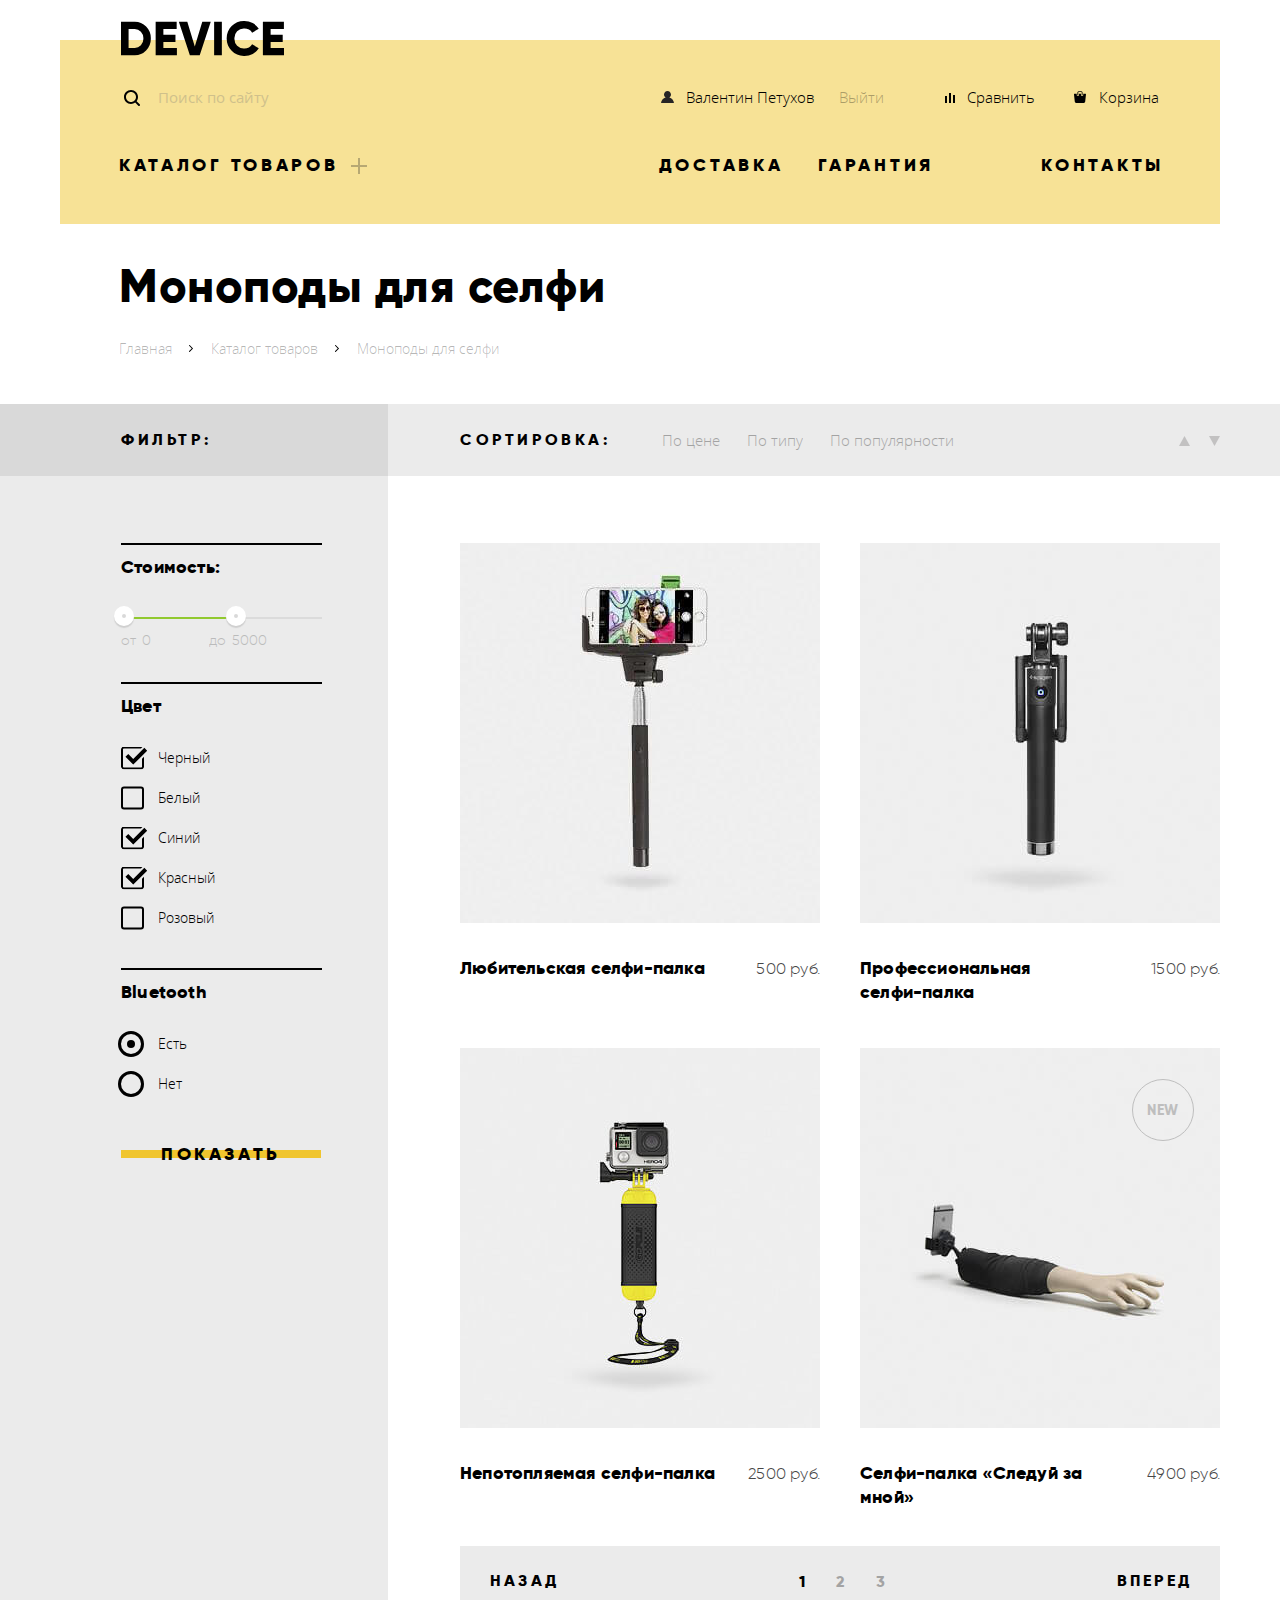
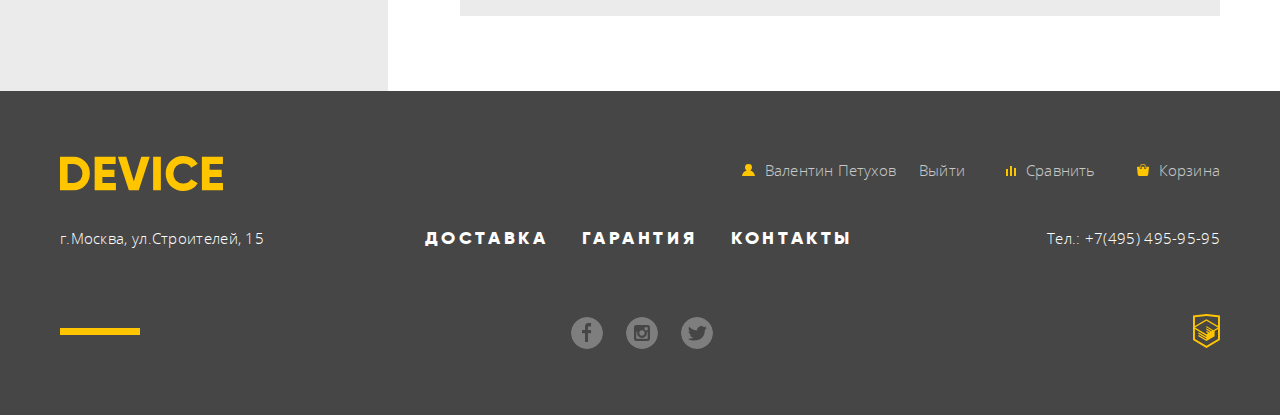
==== commit 06c966c9: "Критерии" ====
--- a/catalog.html
+++ b/catalog.html
@@ -1,84 +1,87 @@
 <!DOCTYPE html>
 <html lang="ru">
-  <head>
-    <meta charset="utf-8">
-    <title>HTML Academy: Девайс - Каталог товаров</title>
-    <link href="https://fonts.googleapis.com/css?family=Open+Sans:300,400&amp;subset=cyrillic" rel="stylesheet">
-    <link href="css/normalize.css" rel="stylesheet">
-    <link href="css/style.css" rel="stylesheet">
-  </head>
-  <body class="catalog-page">
+
+<head>
+  <meta charset="utf-8">
+  <title>HTML Academy: Девайс - Каталог товаров</title>
+  <link href="https://fonts.googleapis.com/css?family=Open+Sans:300,400&amp;subset=cyrillic" rel="stylesheet">
+  <link href="css/normalize.min.css" rel="stylesheet">
+  <link href="css/style.min.css" rel="stylesheet">
+</head>
+
+<body class="catalog-page">
+  <header>
+    <div class="catalog-header main-wrapper">
+      <nav class="main-navigation">
+        <div class="logo-wrapper">
+          <a class="main-header-logo" href="index.html">
+            <img src="img/main-logo.svg" width="163" height="35" alt="Логотип магазина Девайс">
+          </a>
+        </div>
+        <div class="search-field">
+          <form class="search" action="https://echo.htmlacademy.ru" method="post">
+            <label for="search">
+              <span class="visually-hidden">Строка поиска</span>
+              <img src="img/search.svg" alt="Кнопка поиска" width="16" height="16">
+            </label>
+            <input type="search" name="search" id="search" placeholder="Поиск по сайту">
+            <button type="submit" class="button-search">
+              <span>Найти</span>
+            </button>
+            <div class="search-line"></div>
+          </form>
+        </div>
+        <div class="user-navigation">
+          <div class="catalog-user-profile">
+            <a class="user-name" href="#">Валентин Петухов</a>
+            <a class="sign-out" href="#">Выйти</a>
+          </div>
+          <a class="compare" href=#>Сравнить</a>
+          <a class="bin" href="#">Корзина</a>
+        </div>
+        <ul class="site-navigation">
+          <li class="dropdown-menu header-catalog"><a href="#">Каталог товаров</a>
+            <span class="catalog-sign"></span>
+            <div class="main-page-catalog">
+              <ul class="dropdown-menu-columns dropdown-menu-first-column">
+                <li> <a href="#">Виртуальная реальность</a> </li>
+                <li> <a href="catalog.html">Моноподы для cелфи</a> </li>
+                <li> <a href="#">Экшн-камеры</a> </li>
+              </ul>
+              <ul class="dropdown-menu-columns dropdown-menu-second-column">
+                <li> <a href="#">Фитнес-браслеты</a> </li>
+                <li> <a href="#">Умные часы</a> </li>
+              </ul>
+              <ul class="dropdown-menu-columns dropdown-menu-third-column">
+                <li> <a href="#">Квадрокоптеры</a> </li>
+              </ul>
+            </div>
+          </li>
+          <li> <a href="#">Доставка</a></li>
+          <li> <a href="#">Гарантия</a> </li>
+          <li> <a href="#">Контакты</a> </li>
+        </ul>
+      </nav>
+    </div>
+  </header>
+  <main class="container">
     <div class="main-wrapper">
-    <header>
-      <nav class="main-navigation">
-      <div class="logo-wrapper">
-        <a class="main-header-logo" href="index.html">
-          <img src="img/main-logo.svg" width="163" height="35" alt="Логотип магазина Девайс">
-        </a>
-      </div>
-      <div class="search-field">
-        <form class="search" action="https://echo.htmlacademy.ru" method="post">
-          <label for="search">
-            <span class="visually-hidden">Строка поиска</span>
-            <img src="img/search.svg" alt="Кнопка поиска" width="16" height="16">
-          </label>
-          <input type="search" name="search" id="search" placeholder="Поиск по сайту">
-          <button type="submit" class="button-search">
-            <span>Найти</span>
-          </button>
-          <div class="search-line"></div>
-        </form>
-      </div>
-      <div class="user-navigation">
-        <div class="catalog-user-profile">
-          <a class="user-name" href="#">Валентин Петухов</a>
-          <a class="sign-out" href="#">Выйти</a>
-        </div>
-        <a class="compare" href=#>Сравнить</a>
-        <a class="bin" href="#">Корзина</a>
-      </div>
-      <ul class="site-navigation">
-        <li class="dropdown-menu header-catalog"><a href="#">Каталог товаров</a>
-        <span class="catalog-sign"></span>
-        <div class="main-page-catalog">
-          <ul class="dropdown-menu-columns dropdown-menu-first-column">
-            <li> <a href="#">Виртуальная реальность</a> </li>
-            <li> <a href="catalog.html">Моноподы для cелфи</a> </li>
-            <li> <a href="#">Экшн-камеры</a> </li>
-          </ul>
-          <ul class="dropdown-menu-columns dropdown-menu-second-column">
-            <li> <a href="#">Фитнес-браслеты</a> </li>
-            <li> <a href="#">Умные часы</a> </li>
-          </ul>
-          <ul class="dropdown-menu-columns dropdown-menu-third-column">
-            <li> <a href="#">Квадрокоптеры</a> </li>
-          </ul>
-        </div>
-      </li>
-        <li> <a href="#">Доставка</a></li>
-        <li> <a href="#">Гарантия</a> </li>
-        <li> <a href="#">Контакты</a> </li>
+      <h1 class="page-title">Моноподы для селфи</h1>
+      <ul class="breadcrumbs">
+        <li> <a href="index.html">Главная</a> </li>
+        <li> <a href="#">Каталог товаров</a></li>
+        <li class="breadcrumbs-current"><a>Моноподы для селфи</a></li>
       </ul>
-      </nav>
-    </header>
-    <main class="container">
-        <h1 class="page-title">Моноподы для селфи</h1>
-        <ul class="breadcrumbs">
-          <li> <a href="index.html">Главная</a> </li>
-          <li> <a href="#">Каталог товаров</a></li>
-          <li class="breadcrumbs-current"><a>Моноподы для селфи</a></li>
-        </ul>
-  </div>
-  </div>
+    </div>
     <div class="catalog-wrapper">
       <section class="filter-center-wrapper">
         <div class="filter-title">
           <h2>Фильтр:</h2>
         </div>
         <div class="filter">
-        <form class="search" action="https://echo.htmlacademy.ru" method="get">
-          <fieldset class="filter-item">
-            <legend>Стоимость:</legend>
+          <form class="search" action="https://echo.htmlacademy.ru" method="get">
+            <fieldset class="filter-item">
+              <legend>Стоимость:</legend>
               <div class="range-filter">
                 <div class="range-controls">
                   <div class="scale">
@@ -95,180 +98,190 @@
             </fieldset>
 
             <fieldset class="filter-item filter-item-color">
-            <legend>Цвет</legend>
-            <ul>
-              <li class="filter-option">
-                <input class="visually-hidden filter-input filter-input-checkbox" id="filter-black" type="checkbox" name="black" checked>
-                <label for="filter-black">Черный</label></li>
-              <li class="filter-option">
-                <input class="visually-hidden filter-input filter-input-checkbox" id="filter-white" type="checkbox" name="white">
-                <label for="filter-white">Белый</label></li>
-              <li class="filter-option">
-                <input class="visually-hidden filter-input filter-input-checkbox" id="filter-blue" type="checkbox" name="blue" checked>
-                <label for="filter-blue">Синий</label></li>
-              <li class="filter-option">
-                <input class="visually-hidden filter-input filter-input-checkbox" id="filter-red" type="checkbox" name="red" checked>
-                <label for="filter-red">Красный</label></li>
-              <li class="filter-option">
-                <input class="visually-hidden filter-input filter-input-checkbox" id="filter-pink" type="checkbox" name="pink">
-                <label for="filter-pink">Розовый</label></li>
+              <legend>Цвет</legend>
+              <ul>
+                <li class="filter-option">
+                  <input class="visually-hidden filter-input filter-input-checkbox" id="filter-black" type="checkbox" name="black" checked>
+                  <label for="filter-black">Черный</label></li>
+                <li class="filter-option">
+                  <input class="visually-hidden filter-input filter-input-checkbox" id="filter-white" type="checkbox" name="white">
+                  <label for="filter-white">Белый</label></li>
+                <li class="filter-option">
+                  <input class="visually-hidden filter-input filter-input-checkbox" id="filter-blue" type="checkbox" name="blue" checked>
+                  <label for="filter-blue">Синий</label></li>
+                <li class="filter-option">
+                  <input class="visually-hidden filter-input filter-input-checkbox" id="filter-red" type="checkbox" name="red" checked>
+                  <label for="filter-red">Красный</label></li>
+                <li class="filter-option">
+                  <input class="visually-hidden filter-input filter-input-checkbox" id="filter-pink" type="checkbox" name="pink">
+                  <label for="filter-pink">Розовый</label></li>
+              </ul>
+            </fieldset>
+            <fieldset class="filter-item filter-item-bluetooth">
+              <legend>Bluetooth</legend>
+              <ul>
+                <li class="filter-option">
+                  <input class="visually-hidden filter-input filter-input-radio" id="filter-yes" type="radio" name="bluetooth" value="Yes" checked>
+                  <label for="filter-yes">Есть</label>
+                </li>
+                <li class="filter-option">
+                  <input class="visually-hidden filter-input filter-input-radio" id="filter-no" type="radio" name="bluetooth" value="No">
+                  <label for="filter-no">Нет</label>
+                </li>
+              </ul>
+            </fieldset>
+            <button class="filter-button main-button" type="submit">Показать</button>
+          </form>
+        </div>
+      </section>
+      <div class="sort-goods-wrapper">
+        <div class="sort-container">
+          <div class="sort-center">
+            <h2>Сортировка:</h2>
+            <ul class="sort-list">
+              <li> <a href="#"> По цене</a></li>
+              <li> <a href="#"> По типу</a></li>
+              <li> <a href="#"> По популярности</a></li>
             </ul>
-            </fieldset>
-          <fieldset class="filter-item filter-item-bluetooth">
-            <legend>Bluetooth</legend>
-            <ul>
-              <li class="filter-option">
-                <input class="visually-hidden filter-input filter-input-radio" id="filter-yes" type="radio" name="bluetooth" value="Yes" checked>
-                <label for="filter-yes">Есть</label>
-              </li>
-              <li class="filter-option">
-                <input class="visually-hidden filter-input filter-input-radio" id="filter-no" type="radio" name="bluetooth" value="No">
-                <label for="filter-no">Нет</label>
+            <div class="sort-arrows">
+              <a class="arrow-up" href="#" aria-label="По возрастанию">
+                <svg width="11" height="10" viewBox="0 0 11 10">
+                  <path fill="#231F20" d="M5.5 0L0 10h11z" />
+                </svg>
+              </a>
+              <a class="arrow-down" href="#" aria-label="По убыванию">
+                <svg xmlns="http://www.w3.org/2000/svg" width="11" height="10" viewBox="0 0 11 10">
+                  <path fill="#231F20" d="M5.5 10L0 0h11" />
+                </svg>
+              </a>
+            </div>
+          </div>
+        </div>
+        <div class="catalog-goods-wrapper">
+          <section class="selfie-catalog">
+            <h2 class="visually-hidden">Каталог моноподов для селфи</h2>
+            <ul class="catalog-list">
+              <li class="catalog-item">
+                <div class="catalog-name-price">
+                  <h3><a href="#">Любительская селфи-палка</a></h3>
+                  <span class="price">500 руб.</span>
+                </div>
+                <div class="image-compare-wrapper">
+                  <img src="img/item-1.jpg" width="360" height="380" alt="Любительская селфи-палка">
+                  <div class="catalog-compare-bin">
+                    <a class="main-button" href="#"><span>В корзину</span></a>
+                    <a class="compare-button" href="#">Добавить к сравнению</a>
+                  </div>
+                </div>
+              </li>
+              <li class="catalog-item">
+                <div class="catalog-name-price">
+                  <h3><a href="#">Профессиональная <br> селфи-палка </a></h3>
+                  <span class="price">1500 руб.</span>
+                </div>
+                <div class="image-compare-wrapper">
+                  <img src="img/item-2.jpg" width="360" height="380" alt="Профессиональная селфи-палка ">
+                  <div class="catalog-compare-bin">
+                    <a class="main-button" href="#"><span>В корзину</span></a>
+                    <a class="compare-button" href="#">Добавить к сравнению</a>
+                  </div>
+                </div>
+              </li>
+              <li class="catalog-item">
+                <div class="catalog-name-price">
+                  <h3><a href="#">Непотопляемая селфи-палка </a></h3>
+                  <span class="price">2500 руб.</span>
+                </div>
+                <div class="image-compare-wrapper">
+                  <img src="img/item-3.jpg" width="360" height="380" alt="Непотопляемая селфи-палка">
+                  <div class="catalog-compare-bin">
+                    <a class="main-button" href="#"><span>В корзину</span></a>
+                    <a class="compare-button" href="#">Добавить к сравнению</a>
+                  </div>
+                </div>
+              </li>
+              <li class="catalog-item catalog-item_new">
+                <div class="catalog-name-price">
+                  <h3><a href="#">Селфи-палка «Следуй за мной»</a></h3>
+                  <span class="price">4900 руб.</span>
+                </div>
+                <div class="image-compare-wrapper">
+                  <img src="img/item-4.jpg" width="360" height="380" alt="Селфи-палка «Следуй за мной»">
+                  <div class="catalog-compare-bin">
+                    <a class="main-button" href="#"><span>В корзину</span></a>
+                    <a class="compare-button" href="#">Добавить к сравнению</a>
+                  </div>
+                </div>
               </li>
             </ul>
-          </fieldset>
-          <button class="filter-button main-button" type="submit">Показать</button>
-        </form>
-      </div>
-    </section>
-    <div class="sort-goods-wrapper">
-      <div class="sort-container">
-        <div class="sort-center">
-          <h2>Сортировка:</h2>
-          <ul class="sort-list">
-            <li> <a href="#"> По цене</a></li>
-            <li> <a href="#"> По типу</a></li>
-            <li> <a href="#"> По популярности</a></li>
-          </ul>
-          <div class="sort-arrows">
-            <a class="arrow-up" href="#" aria-label="По возрастанию">
-              <svg width="11" height="10" viewBox="0 0 11 10">
-                  <path fill="#231F20" d="M5.5 0L0 10h11z"/>
-              </svg>
-            </a>
-            <a class="arrow-down" href="#" aria-label="По убыванию">
-              <svg xmlns="http://www.w3.org/2000/svg" width="11" height="10" viewBox="0 0 11 10">
-                  <path fill="#231F20" d="M5.5 10L0 0h11"/>
-              </svg>
-            </a>
-          </div>
-        </div>
-      </div>
-      <div class="catalog-goods-wrapper">
-        <section class="selfie-catalog">
-        <h2 class="visually-hidden">Каталог моноподов для селфи</h2>
-        <ul class="catalog-list">
-          <li class="catalog-item">
-            <div class="catalog-name-price">
-              <h3><a href="#">Любительская селфи-палка</a></h3>
-              <span class="price">500 руб.</span>
-            </div>
-            <div class="image-compare-wrapper">
-              <img src="img/item-1.jpg" width="360" height="380" alt="Любительская селфи-палка">
-              <div class="catalog-compare-bin">
-                <a class="main-button" href="#"><span>В корзину</span></a>
-                <a class="compare-button" href="#">Добавить к сравнению</a>
-              </div>
-            </div>
-          </li>
-          <li class="catalog-item">
-            <div class="catalog-name-price">
-              <h3><a href="#">Профессиональная <br> селфи-палка </a></h3>
-              <span class="price">1500 руб.</span>
-            </div>
-            <div class="image-compare-wrapper">
-              <img src="img/item-2.jpg" width="360" height="380" alt="Профессиональная селфи-палка ">
-              <div class="catalog-compare-bin">
-                <a class="main-button" href="#"><span>В корзину</span></a>
-                <a class="compare-button" href="#">Добавить к сравнению</a>
-              </div>
-            </div>
-          </li>
-          <li class="catalog-item">
-            <div class="catalog-name-price">
-              <h3><a href="#">Непотопляемая селфи-палка </a></h3>
-              <span class="price">2500 руб.</span>
-            </div>
-            <div class="image-compare-wrapper">
-              <img src="img/item-3.jpg" width="360" height="380" alt="Непотопляемая селфи-палка">
-                <div class="catalog-compare-bin">
-                  <a class="main-button" href="#"><span>В корзину</span></a>
-                  <a class="compare-button" href="#">Добавить к сравнению</a>
-                </div>
-            </div>
-            </li>
-          <li class="catalog-item catalog-item_new">
-            <div class="catalog-name-price">
-              <h3><a href="#">Селфи-палка «Следуй за мной»</a></h3>
-              <span class="price">4900 руб.</span>
-            </div>
-            <div class="image-compare-wrapper">
-              <img src="img/item-4.jpg" width="360" height="380" alt="Селфи-палка «Следуй за мной»">
-              <div class="catalog-compare-bin">
-                <a class="main-button" href="#"><span>В корзину</span></a>
-                <a class="compare-button" href="#">Добавить к сравнению</a>
-              </div>
-          </div>
-          </li>
-        </ul>
-      </section>
-      <section class="pagination">
-        <h2 class="visually-hidden">Нумерация страниц каталога </h2>
-        <a class="navigation-button" href="#">Назад</a>
-        <ul class="pagination-list">
-        <li class="pagination-item pagination-item-current">
-          <a href="#">1</a>
-         </li>
-        <li class="pagination-item">
-          <a href="#">2</a>
-       </li>
-        <li class="pagination-item">
-          <a href="#">3</a>
-        </li>
-        </ul>
-        <a class="navigation-button" href="#">Вперед</a>
-      </section>
+          </section>
+          <section class="pagination">
+            <h2 class="visually-hidden">Нумерация страниц каталога </h2>
+            <a class="navigation-button" href="#">Назад</a>
+            <ul class="pagination-list">
+              <li class="pagination-item pagination-item-current">
+                <a href="#">1</a>
+              </li>
+              <li class="pagination-item">
+                <a href="#">2</a>
+              </li>
+              <li class="pagination-item">
+                <a href="#">3</a>
+              </li>
+            </ul>
+            <a class="navigation-button" href="#">Вперед</a>
+          </section>
+        </div>
       </div>
     </div>
-    </div>
-    </main>
-    <footer class="main-footer">
-      <div class="footer-wrapper">
-      <p class='footer-logo'>
-        <a>
-          <img src="img/logo-footer.png" width="163" height="35" alt="Логотип магазина Девайс">
+  </main>
+
+  <footer class="main-footer">
+    <div class="footer-wrapper">
+      <p class="footer-logo">
+        <a href="index.html">
+          <svg xmlns="http://www.w3.org/2000/svg" width="163" height="35" viewBox="0 0 163 35">
+              <defs>
+                  <style>
+                      .cls-1{fill-rule:evenodd}
+                  </style>
+              </defs>
+              <path id="_-e-logo" d="M-.151.702v33.6h13.532a15.72 15.72 0 0 0 11.72-4.824 16.458 16.458 0 0 0 4.712-11.976 16.458 16.458 0 0 0-4.712-11.976A15.723 15.723 0 0 0 13.381.702H-.151zM7.582 26.91V8.091h5.8a8.646 8.646 0 0 1 6.5 2.568 9.407 9.407 0 0 1 2.489 6.84 9.406 9.406 0 0 1-2.489 6.84 8.642 8.642 0 0 1-6.5 2.568h-5.8zm34.8-5.952h12.082v-7.3H42.378V8.091h13.291V.702H34.645v33.6H55.91V26.91H42.378v-5.952zm36.343 13.344L89.744.702h-8.458l-7.491 24.72L66.304.702h-8.457l11.019 33.6h9.859zm14.4 0h7.733V.702h-7.733v33.6zm38.615-1.416a15.506 15.506 0 0 0 6.041-5.688l-6.67-3.84a7.482 7.482 0 0 1-3.165 3.024 9.87 9.87 0 0 1-4.664 1.1 9.595 9.595 0 0 1-7.177-2.736 9.909 9.909 0 0 1-2.682-7.248 9.909 9.909 0 0 1 2.682-7.248 9.595 9.595 0 0 1 7.177-2.736 9.897 9.897 0 0 1 4.639 1.08 7.592 7.592 0 0 1 3.19 3.048l6.67-3.84a15.873 15.873 0 0 0-6.09-5.688 17.42 17.42 0 0 0-8.409-2.088c-9.779-.272-17.797 7.691-17.591 17.472-.208 9.781 7.809 17.747 17.588 17.476a17.52 17.52 0 0 0 8.458-2.088zm17.881-11.928h12.082v-7.3h-12.085V8.091h13.29V.702h-21.023v33.6h21.265V26.91h-13.532v-5.952z" class="cls-1" data-name="-e-logo"/>
+          </svg>
         </a>
       </p>
-        <div class="footer-user-navigation">
-          <div class="footer-user-profile">
-            <a class="user-name" href="#">
-              <svg class="footer-user-icon" width="13" height="12" viewBox="0 0 13 12">
-                <path d="M.032 12h12.937c-.163-2.643-2.074-4.837-4.671-5.543a3.47 3.47 0 0 0 1.687-2.972 3.485 3.485 0 0 0-6.97 0c0 1.264.68 2.361 1.688 2.972C2.106 7.163.194 9.357.032 12z"/>
-              </svg>
-              <span>Валентин Петухов</span>
-            </a>
-            <a class="footer-catalog-sign-out" href="#">
-              <span>Выйти</span>
-            </a>
-          </div>
-          <a href="#">
-            <svg class="footer-user-icon" width="10" height="10" viewBox="0 0 10 10">
-                <path d="M8 2h1.984v8H8zM0 3h1.984v7H0zM4 0h2v10H4z"/>
+      <div class="footer-user-navigation">
+        <div class="footer-user-profile">
+          <a class="user-name" href="#">
+            <svg class="footer-user-icon" width="13" height="12" viewBox="0 0 13 12">
+              <path d="M.032 12h12.937c-.163-2.643-2.074-4.837-4.671-5.543a3.47 3.47 0 0 0 1.687-2.972 3.485 3.485 0 0 0-6.97 0c0 1.264.68 2.361 1.688 2.972C2.106 7.163.194 9.357.032 12z" />
             </svg>
-            <span>Сравнить</span>
+            <span>Валентин Петухов</span>
           </a>
-          <a href="#">
-            <svg class="footer-user-icon" width="12" height="12" viewBox="0 0 12 12">
-                <path d="M11.864 3.017a.429.429 0 0 0-.327-.154H9.225V4.09c0 .563-.484 1.022-1.08 1.022-.594 0-1.078-.458-1.078-1.022V2.863H4.909V4.09c0 .563-.485 1.022-1.08 1.022-.595 0-1.078-.458-1.078-1.022V2.863H.438a.43.43 0 0 0-.327.154.472.472 0 0 0-.108.358l.776 7.134c.015.806.642 1.455 1.411 1.455h7.595c.77 0 1.396-.649 1.411-1.455l.776-7.134a.476.476 0 0 0-.108-.358z"/>
-                <path d="M3.829 4.499c.239 0 .433-.184.433-.409V1.84c0-.632.672-1.022 1.295-1.022h1.079c.655 0 1.078.401 1.078 1.022v2.25c0 .225.194.409.431.409.239 0 .433-.184.433-.409V1.84C8.577.773 7.761 0 6.636 0H5.557c-1.19 0-2.159.826-2.159 1.84v2.25c0 .225.194.409.431.409z"/>
-            </svg>
-            <span>Корзина</span>
+          <a class="footer-catalog-sign-out" href="#">
+            <span>Выйти</span>
           </a>
         </div>
+        <a href="#">
+          <svg class="footer-user-icon" width="10" height="10" viewBox="0 0 10 10">
+            <path d="M8 2h1.984v8H8zM0 3h1.984v7H0zM4 0h2v10H4z" />
+          </svg>
+          <span>Сравнить</span>
+        </a>
+        <a href="#">
+          <svg class="footer-user-icon" width="12" height="12" viewBox="0 0 12 12">
+            <path
+              d="M11.864 3.017a.429.429 0 0 0-.327-.154H9.225V4.09c0 .563-.484 1.022-1.08 1.022-.594 0-1.078-.458-1.078-1.022V2.863H4.909V4.09c0 .563-.485 1.022-1.08 1.022-.595 0-1.078-.458-1.078-1.022V2.863H.438a.43.43 0 0 0-.327.154.472.472 0 0 0-.108.358l.776 7.134c.015.806.642 1.455 1.411 1.455h7.595c.77 0 1.396-.649 1.411-1.455l.776-7.134a.476.476 0 0 0-.108-.358z" />
+            <path
+              d="M3.829 4.499c.239 0 .433-.184.433-.409V1.84c0-.632.672-1.022 1.295-1.022h1.079c.655 0 1.078.401 1.078 1.022v2.25c0 .225.194.409.431.409.239 0 .433-.184.433-.409V1.84C8.577.773 7.761 0 6.636 0H5.557c-1.19 0-2.159.826-2.159 1.84v2.25c0 .225.194.409.431.409z" />
+          </svg>
+          <span>Корзина</span>
+        </a>
+      </div>
       <div class="footer-wrapper-1">
-          <p class="adress">г.Москва, ул.Строителей, 15</p>
+        <p class="adress">г.Москва, ул.Строителей, 15</p>
         <ul class="footer-site-navigation">
-          <li > <a class="footer-shipping" href="#">Доставка</a> </li>
+          <li> <a class="footer-shipping" href="#">Доставка</a> </li>
           <li> <a href="#">Гарантия</a> </li>
           <li> <a href="#">Контакты</a> </li>
         </ul>
@@ -294,13 +307,14 @@
             </a>
           </li>
         </ul>
-        <p class="htmlacademy-logo">
-          <a href="https://htmlacademy.ru/intensive/htmlcss">
-            <img src="img/logo-html.png" alt="Ссылка на сайт Htmlacademy" title="htmlacademy">
+          <a  class="htmlacademy-logo" href="https://htmlacademy.ru/intensive/htmlcss"  title = "htmlacademy" aria-label="htmlacademy">
+            <svg xmlns="http://www.w3.org/2000/svg" width="26.943" height="34.09" viewBox="0 0 26.943 34.09">
+                <path d="M13.62.017L13.472 0 0 1.412v24.661l13.473 8.017 13.43-7.99.042-.025V1.412L13.62.017zm11.399 12.11L13.495 5.334l-.001-.104-.087.05-.088-.056v.109L1.925 12.118V3.147l11.548-1.212L25.02 3.147v8.98zm-11.614-5.34L24.923 13.5l-4.479 2.64-7.093-4.221-.014 1.415 5.904 3.513-.86.507-5.03-2.992-.014 1.415 3.827 2.275-.782.523-3.031-1.787-.014 1.413 1.853 1.091-1.8 1.081-11.356-6.751 11.371-6.835zm-11.48 8.34l11.411 6.791.016 1.044-7.942-4.728-.015 1.416 7.979 4.795.018 1.076-7.973-4.74-.013 1.414 8.021 4.822.046.025 8.143-4.872-.011-5.177 3.415-2.036v10.021L13.472 31.85 1.925 24.979v-9.852z"/>
+            </svg>
           </a>
-        </p>
       </div>
-      </div>
-    </footer>
+    </div>
+  </footer>
 </body>
+
 </html>
--- a/css/style.min.css
+++ b/css/style.min.css
@@ -0,0 +1 @@
+@-webkit-keyframes bounce{0%{-webkit-transform:translate(-50%,2000px);transform:translate(-50%,2000px)}70%{-webkit-transform:translate(-50%,-400px);transform:translate(-50%,-400px)}90%{-webkit-transform:translate(-50%,-300px);transform:translate(-50%,-300px)}to{-webkit-transform:translate(-50%,-230px);transform:translate(-50%,-230px)}}@keyframes bounce{0%{-webkit-transform:translate(-50%,2000px);transform:translate(-50%,2000px)}70%{-webkit-transform:translate(-50%,-400px);transform:translate(-50%,-400px)}90%{-webkit-transform:translate(-50%,-300px);transform:translate(-50%,-300px)}to{-webkit-transform:translate(-50%,-230px);transform:translate(-50%,-230px)}}@font-face{font-family:"gilroy";src:url(../fonts/gilroyextrabold.woff2) format("woff2"),url(../fonts/gilroyextrabold.woff) format("woff");font-weight:800;font-style:normal}@font-face{font-family:"gilroy";src:url(../fonts/gilroylight.woff2) format("woff2"),url(../fonts/gilroylight.woff) format("woff");font-weight:300;font-style:normal}@font-face{font-family:"opensans";src:url(../fonts/opensans.woff2) format("woff2"),url(../fonts/opensans.woff) format("woff");font-weight:400;font-style:normal}@font-face{font-family:"opensans";src:url(../fonts/opensanslight.woff2) format("woff2"),url(../fonts/opensanslight.wof) format("woff");font-weight:300;font-style:normal}.catalog-page,body{background-color:#fff}a,body{color:#000}body{padding:0;font-family:"opensans",Arial,sans-serif;font-size:15px;font-weight:300;line-height:30px;margin:0}img{max-width:100%;height:auto}a{text-decoration:none}.visually-hidden{border:0;clip:rect(0 0 0 0);-webkit-clip-path:inset(50%);clip-path:inset(50%);height:1px;margin:-1px;overflow:hidden;padding:0;position:absolute;width:1px;white-space:nowrap}header{width:1160px;margin:0 auto}.catalog-page{margin:0 auto}.catalog-page .catalog-header{min-height:184px;background-color:#f7e296;margin-top:40px;-webkit-box-sizing:border-box;box-sizing:border-box}.main-wrapper{width:1160px;padding:0 20px;margin:0 auto}header .header-inner{min-height:766px;background-image:-webkit-gradient(linear,left top,left bottom,from(#f7e296),color-stop(39%,#f7e296),color-stop(39%,#fff),to(#fff));background-image:-webkit-linear-gradient(#f7e296,#f7e296 39%,#fff 39%,#fff 100%);background-image:-o-linear-gradient(#f7e296,#f7e296 39%,#fff 39%,#fff 100%);background-image:linear-gradient(#f7e296,#f7e296 39%,#fff 39%,#fff 100%);margin:40px 0 0;-webkit-box-sizing:border-box;box-sizing:border-box}.main-navigation{background-color:#f7e296;padding:0 41px 47px;display:-webkit-box;display:-ms-flexbox;display:flex;-ms-flex-wrap:wrap;flex-wrap:wrap}.logo-wrapper{width:100%;margin-top:-19px;margin-bottom:17px}.main-header-logo{width:163px}.search-field{width:52%;position:relative}.search-label img{position:absolute;top:8px;left:2px}.button-search::before{content:"";display:none;width:334px;position:absolute;left:0;bottom:-6px;outline:1px solid #000}.search-field input[type=search]{opacity:.3;width:314px;background-color:transparent;border:0;padding-left:37px}.search-field input[type=search]:focus{opacity:1;outline:0;background-color:transparent}.search-field .button-search{background-color:transparent;border:0;width:14px;height:14px}.search-field .button-search:focus{border:0;outline:0}.button-search span{display:none;width:76px;background-color:transparent;border:2px solid #000;position:absolute;bottom:-7px;left:330px;padding-top:13px;padding-bottom:13px}.button-search span:active,.button-search:focus span,.button-search:focus::before,.search-field input[type=search]:focus+.button-search span,.search-field input[type=search]:focus+.button-search::before{display:block}.button-search span:hover,.button-search:focus span{color:#fff;background-color:#000}.button-search span:active{color:rgba(255,255,255,.3)}label[for=search] img{position:absolute;top:8px;left:3px;width:16px;height:16px;z-index:10}input[type=text]::-ms-clear{display:none;width:0;height:0}input[type=text]::-ms-reveal{display:none;width:0;height:0}input[type=search]::-webkit-search-cancel-button,input[type=search]::-webkit-search-decoration,input[type=search]::-webkit-search-results-button,input[type=search]::-webkit-search-results-decoration{display:none}.user-navigation{font-weight:200;color:#000;text-transform:capitalize;width:48%}.user-navigation a{position:relative;padding-left:25px}.user-navigation a::before{content:"";position:absolute;width:13px;height:13px;left:0;top:9px}.catalog-page .user-name::before,.user-navigation .main-login::before{background-image:url(../img/user.svg);background-repeat:no-repeat;background-position:0 0}.user-navigation .compare{margin-left:auto;margin-right:39px}.user-navigation .compare::before{background-image:url(../img/compare.svg);background-repeat:no-repeat;background-position:3px 2px}.user-navigation .bin::before{background-image:url(../img/cart.svg);background-repeat:no-repeat;background-position:0 0}.catalog-user-profile,.site-navigation,.user-navigation{display:-webkit-box;display:-ms-flexbox;display:flex;-ms-flex-wrap:wrap;flex-wrap:wrap}.site-navigation{font-family:"gilroy",Arial,sans-serif;font-size:18px;font-weight:800;line-height:24px;color:#000;text-transform:uppercase;letter-spacing:3.7px;list-style:none;padding:0;width:100%;-webkit-box-pack:start;-ms-flex-pack:start;justify-content:flex-start;margin:38px 0 0;position:relative}.catalog-page .site-navigation{margin-top:41px}.catalog-sign{margin-left:4px;display:inline-block;vertical-align:middle;width:16px;height:18px;background-image:url(../img/plus-sign.svg);background-repeat:no-repeat;background-position:0 0;-o-object-fit:contain;object-fit:contain;opacity:.3}.main-page-catalog:hover,.site-navigation>li:hover .main-page-catalog{display:-webkit-box;display:-ms-flexbox;display:flex;z-index:24}.site-navigation>li:nth-child(3){margin-right:auto;margin-left:35px}.site-navigation>li:nth-child(4){margin-right:-5px}.search-field input[type=search]:hover,.site-navigation a:hover,.user-navigation a:hover{opacity:.6}.site-navigation a:focus,.user-navigation a:focus{opacity:.3;outline:0}.main-page-catalog{margin:0;padding:0 0 0 59px;display:none;-webkit-box-flex:1;-ms-flex-positive:1;flex-grow:1;position:absolute;left:-61px;right:-61px;background-color:#f7e296;height:166px}.dropdown-menu{width:52%;margin-left:-2px}.dropdown-menu-columns{font-family:"opensans",Arial,sans-serif;font-size:15px;font-weight:300;line-height:36px;text-transform:none;letter-spacing:.15px;list-style:none;margin-top:0;padding-top:20px}.dropdown-menu-columns li{margin-left:-40px}.dropdown-menu-first-column{margin-right:58px}.dropdown-menu-second-column{margin-right:77px}.slider{width:1129px;padding:15px 0 0;margin:0 auto;position:relative}.slider-list{padding:0;margin:0;list-style:none}.slide,.slide .slider-description{-webkit-box-pack:start;-ms-flex-pack:start;justify-content:flex-start;position:relative}.slide{display:none;padding-right:41px;padding-left:40px;-webkit-box-orient:horizontal;-webkit-box-direction:reverse;-ms-flex-direction:row-reverse;flex-direction:row-reverse}.slide .slider-description{display:-webkit-box;display:-ms-flexbox;display:flex;-webkit-box-orient:vertical;-webkit-box-direction:normal;-ms-flex-direction:column;flex-direction:column;-webkit-box-align:start;-ms-flex-align:start;align-items:flex-start;-ms-flex-negative:0;flex-shrink:0;width:510px;left:2px;z-index:1;padding-top:29px}.slide .slider-description::before{content:"";display:inline-block;vertical-align:top;width:100px;height:7px;background-color:#fff}.slider-description::after{content:"";display:inline-block;vertical-align:top;width:166px;height:131px;font-family:"gilroy",Arial,sans-serif;font-size:179px;font-weight:800;letter-spacing:1.8px;text-align:right;color:#fff;position:absolute;top:52px;right:14px;z-index:-1}.slider-description-one::after{content:"01"}.slider-description-two::after{content:"02"}.slider-description-three::after{content:"03"}.slider-description-three td+.td-three{padding-left:64px}.slider-description-three th+.th-three{padding-left:47px}.slider-description .slider-text{width:inherit;margin-top:14px;margin-bottom:15px}.slider-title{font-family:"gilroy",Arial,sans-serif;font-size:47px;font-weight:800;line-height:1.19;letter-spacing:.5px;text-align:left;margin-bottom:4px;margin-top:36px;width:inherit}.slide1 .slider-image{width:384px;margin-right:124px;margin-top:-8px}.slide2 .slider-image{width:345px;margin-right:139px}.slide3 .slider-image{margin-right:42px}.slider-controls-wrapper{position:relative;-ms-flex-item-align:stretch;-ms-grid-row-align:stretch;align-self:stretch}.slider-description .more-information{width:220px;margin-top:37px;margin-bottom:16px}.table-description{margin-top:39px;margin-left:-5px}.table-description tbody{display:-webkit-box;display:-ms-flexbox;display:flex;-webkit-box-orient:vertical;-webkit-box-direction:reverse;-ms-flex-direction:column-reverse;flex-direction:column-reverse;-ms-flex-wrap:wrap;flex-wrap:wrap;width:550px}.table-description th{font-size:13px;line-height:1.54;letter-spacing:.1px;text-align:left;color:#464646}.table-description th+th{padding-left:75px}.table-description td+td{padding-left:74px}.table-description td{font-family:"gilroy",Arial,sans-serif;font-size:36px;font-weight:300;line-height:1.33;letter-spacing:.7px}.table-description tr:first-child{margin-top:2px}.slider-controls{position:absolute;top:41px;right:30px;z-index:20;font-size:0}.slider-controls label{display:inline-block;vertical-align:top;width:12px;height:12px;margin:0;background-color:transparent;border:2px solid #000;border-radius:50%;position:relative;cursor:pointer}.slider-controls label+label{margin-left:18px}.product-1:checked~.slider .slide1,.product-2:checked~.slider .slide2,.product-3:checked~.slider .slide3,.services-1:checked~.services-list-wrapper .services-description-1,.services-2:checked~.services-list-wrapper .services-description-2,.services-3:checked~.services-list-wrapper .services-description-3{display:-webkit-box;display:-ms-flexbox;display:flex}.product-1:checked~.slider label:first-child::before,.product-2:checked~.slider label:nth-child(2)::before,.product-3:checked~.slider label:last-child::before{content:"";position:absolute;top:50%;left:50%;-webkit-transform:translate(-50%,-50%);-ms-transform:translate(-50%,-50%);transform:translate(-50%,-50%);width:6px;height:6px;background-color:#000;border-radius:50%}.main-goods-list{list-style:none;display:-webkit-box;display:-ms-flexbox;display:flex;-ms-flex-wrap:wrap;flex-wrap:wrap;margin-top:13px;padding:0}.goods-list-item{display:inline-block;vertical-align:top;width:160px}.goods-list-item .main-goods-list-name{font-family:"gilroy",Arial,sans-serif;font-size:18px;font-weight:800;letter-spacing:.2px}.main-goods-list li{margin-right:40px}.main-goods-list li:nth-of-type(6n){margin-right:0}.goods-item-link{display:block}.goods-item-link:hover .main-goods-list-image{background-color:#f0c52e}.goods-item-link:active .main-goods-list-image::before,.goods-item-link:active .main-goods-list-name,.main-button span:active{opacity:.3}.main-goods-list-image{height:160px;background-color:#f7e296;margin:0 0 29px;padding:0}.main-goods-list-image::before{content:"";display:inline-block;background-color:transparent;width:100%;height:100%}.goods-list-item:nth-of-type(1) div::before{background-image:url(../img/popular-1.svg);background-repeat:no-repeat;background-position:center}.goods-list-item:nth-of-type(2) div::before{background-image:url(../img/popular-2.svg);background-repeat:no-repeat;background-position:bottom}.goods-list-item:nth-of-type(3) div::before,.goods-list-item:nth-of-type(4) div::before{background-image:url(../img/popular-3.svg);background-repeat:no-repeat;background-position:center}.goods-list-item:nth-of-type(4) div::before{background-image:url(../img/popular-4.svg)}.goods-list-item:nth-of-type(5) div::before,.goods-list-item:nth-of-type(6) div::before{background-image:url(../img/popular-5.svg);background-repeat:no-repeat;background-position:center}.goods-list-item:nth-of-type(6) div::before{background-image:url(../img/poppular-6.svg)}.services{min-height:385px;background-image:-webkit-linear-gradient(top,#fff 98px,#e5e5e5 98px,#e5e5e5 100%);background-image:-o-linear-gradient(top,#fff 98px,#e5e5e5 98px,#e5e5e5 100%);background-image:linear-gradient(to bottom,#fff 98px,#e5e5e5 98px,#e5e5e5 100%);margin-top:79px}.services-inner{display:-webkit-box;display:-ms-flexbox;display:flex;-webkit-box-align:center;-ms-flex-align:center;align-items:center}.services-list-wrapper{padding-left:116px}.services-list-wrapper .services-list-item::after{content:"";display:inline-block;vertical-align:top;width:280px;height:194px}.services-list-wrapper .services-list-item:nth-child(1)::after{background-image:url(../img/delivery.svg);background-repeat:no-repeat;background-position:center;margin-left:60px}.services-list-wrapper .services-list-item:nth-child(2)::after,.services-list-wrapper .services-list-item:nth-child(3)::after{background-image:url(../img/warranty.svg);background-repeat:no-repeat;background-position:center;margin-left:60px}.services-list-wrapper .services-list-item:nth-child(3)::after{background-image:url(../img/credit.svg)}.services-list{list-style:none;padding:0;margin:0}.services-list p:first-of-type{margin-top:34px}.main-button,.services-name{display:inline-block;vertical-align:top}.services-name{list-style:none;min-width:278px;min-height:239px;padding:87px 0 0;margin:0;border-right:7px solid #000}.main-button{font-family:"Gilroy",Arial,sans-serif;font-size:18px;font-weight:800;line-height:1.33;letter-spacing:3.6px;text-transform:uppercase;text-align:center;width:160px;position:relative;z-index:2}.main-button::after,.main-button:hover::after{width:100%;background-color:#f0c52e;position:absolute;left:0;z-index:-1}.main-button::after{content:"";margin-top:-5px;-webkit-transition:all .1s linear;-o-transition:all .1s linear;transition:all .1s linear;height:8px;top:50%}.main-button:hover::after{height:100%;padding-top:13px;padding-bottom:6px;top:-7px}.services-name li+li{margin-top:34px}.services-list .services-list-item{display:none}.services-description-wrapper{width:426px}.services-description-wrapper h3{font-family:"gilroy",Arial,sans-serif;font-size:47px;font-weight:800;line-height:1.02;letter-spacing:1px;text-align:left;padding:0;margin:4px 0 0}.services-1:checked~.services-name label[for=services-1],.services-2:checked~.services-name label[for=services-2],.services-3:checked~.services-name label[for=services-3]{color:#f7e296}.services-1:checked~.services-name label[for=services-1]::after,.services-2:checked~.services-name label[for=services-2]::after,.services-3:checked~.services-name label[for=services-3]::after{background-color:#000;width:278px;height:40px;margin:auto 0;padding:0;top:-9px}.partners{margin-top:95px}.partners-list{list-style:none;padding:0;margin:0;display:-webkit-box;display:-ms-flexbox;display:flex;-webkit-box-pack:start;-ms-flex-pack:start;justify-content:flex-start;-ms-flex-wrap:wrap;flex-wrap:wrap}.filter-item legend,.partners-list-item{position:relative}.partners-list-item a::after{content:"";display:inline-block;vertical-align:top;width:260px;height:105px;position:absolute;z-index:-1;top:0;left:0}.partners-list-item a:hover::after{z-index:1}.partners-list-item:first-child a::after{background-image:url(../img/partners-1.jpg)}.partners-list-item:nth-child(2) a::after{background-image:url(../img/partners-3.jpg)}.partners-list-item:nth-child(3) a::after{background-image:url(../img/partners-2.jpg)}.partners-list-item:nth-child(4) a::after{background-image:url(../img/partners-4.jpg)}.partners .partners-list-item{margin-right:40px}.partners .partners-list-item:nth-of-type(4n){margin-right:0}.index-columns{color:#000;background-color:#fff;display:-webkit-box;display:-ms-flexbox;display:flex;-webkit-box-pack:justify;-ms-flex-pack:justify;justify-content:space-between;-ms-flex-wrap:wrap;flex-wrap:wrap;margin-top:68px;margin-bottom:82px}.index-columns h2{font-family:"gilroy",Arial,sans-serif;font-size:47px;font-weight:800;line-height:48px;margin-top:36px;margin-bottom:44px}.index-columns p:not(:last-of-type){font-size:15px;line-height:30px;margin-bottom:31px;margin-top:15px}.index-columns .about-us::before,.index-columns .contacts::before{content:"";display:inline-block;vertical-align:middle;width:80px;height:7px;background-color:#000}.about-us{width:480px}.about-us p:nth-of-type(2){margin-top:31px;margin-bottom:15px}.contacts{width:560px}.contacts p:first-of-type{margin-top:15px;margin-bottom:32px}.transportation-list{font-family:"gilroy",Arial,sans-serif;font-size:16px;font-weight:800;line-height:40px;list-style:none;margin-top:62px;margin-bottom:65px;padding-left:0}.transportation-list li{position:relative;padding-left:36px;-webkit-box-sizing:border-box;box-sizing:border-box}.transportation-list li:before{content:"";display:inline-block;vertical-align:top;width:6px;height:6px;position:absolute;top:50%;left:0;-webkit-transform:translateY(-50%);-ms-transform:translateY(-50%);transform:translateY(-50%);background-color:transparent;border:2px solid #e5e5e5;border-radius:50%}.index-columns .more-information{min-width:260px}.map{font-size:0}.map img{margin-top:8px;margin-bottom:61px;background-color:#ebebeb}.modal-map iframe{position:relative;z-index:26;border:0}.modal{position:fixed;background-color:#fff;-webkit-box-shadow:0 10px 20px 0 rgba(4,6,6,.2);box-shadow:0 10px 20px 0 rgba(4,6,6,.2);z-index:25}.modal-map,.write-to-us{width:960px;height:559px;top:50%;left:50%;-webkit-transform:translate(-50%,-50%);-ms-transform:translate(-50%,-50%);transform:translate(-50%,-50%)}.modal-map div{position:absolute;top:0;left:0;z-index:25}.write-to-us{height:553px}.modal-show{-webkit-animation:bounce .6s;animation:bounce .6s}.write-to-us-container{width:760px;margin:95px auto 92px}.write-to-us-form,.write-to-us-form div{display:-webkit-box;display:-ms-flexbox;display:flex}.write-to-us-form{-ms-flex-wrap:wrap;flex-wrap:wrap;-webkit-box-pack:justify;-ms-flex-pack:justify;justify-content:space-between}.write-to-us-form div{-webkit-box-orient:vertical;-webkit-box-direction:normal;-ms-flex-direction:column;flex-direction:column;margin:0}.write-to-us-form div:last-of-type{width:100%;margin-top:29px}.write-to-us-form label{font-family:"gilroy",Arial,sans-serif;font-size:18px;font-weight:800;line-height:1.33;text-align:left;margin-bottom:5px}.write-to-us-form input{width:334px;min-height:50px;background-color:#f2f2f2;padding-left:20px;border:3px solid transparent}.write-to-us-form input:required,.write-to-us-form textarea:required{background-color:#f6dada}.write-to-us-form input:hover,.write-to-us-form textarea:hover{background-color:#eaeaea}.write-to-us-form input:focus,.write-to-us-form textarea:focus{opacity:.5;border:3px solid #f0c52e;background-color:#fff;outline:0}.write-to-us-form textarea{border:3px solid transparent;background-color:#f2f2f2;padding-left:20px;padding-top:11px;margin-top:7px}.button-send{background-color:transparent;border:0;width:200px;margin-top:58px}.modal-close{position:absolute;top:27px;right:23px;width:55px;height:55px;border-radius:50%;font-size:0;background-color:#f0c52e;border:0;opacity:.5;cursor:pointer;z-index:30}.footer-user-navigation span:focus,.footer-user-navigation span:hover,.footer-user-profile span:focus,.footer-user-profile span:hover,.modal-close:focus,.modal-close:hover{opacity:1}.modal-close:active{opacity:.3}.modal-close::after,.modal-close::before{content:"";position:absolute;top:26px;left:12px;width:32px;height:3px;background-color:#fff}.modal-close::before{-webkit-transform:rotate(45deg);-ms-transform:rotate(45deg);transform:rotate(45deg)}.modal-close::after{-webkit-transform:rotate(-45deg);-ms-transform:rotate(-45deg);transform:rotate(-45deg)}.main-footer{width:100%;color:#fff;background-color:#464646;padding-bottom:66px;padding-top:55px}.footer-wrapper{display:-webkit-box;display:-ms-flexbox;display:flex;-webkit-box-pack:justify;-ms-flex-pack:justify;justify-content:space-between;-ms-flex-wrap:wrap;flex-wrap:wrap;width:1160px;padding-left:20px;padding-right:20px;padding-top:0;margin:0 auto}.footer-catalog-user-profile,.footer-user-navigation{display:-webkit-box;display:-ms-flexbox;display:flex;-webkit-box-align:center;-ms-flex-align:center;align-items:center}.footer-catalog-user-profile{margin-left:auto}.footer-user-navigation{max-width:700px;-webkit-box-pack:end;-ms-flex-pack:end;justify-content:flex-end;-ms-flex-wrap:wrap;flex-wrap:wrap;-ms-flex-item-align:start;align-self:flex-start;padding-top:6px}.footer-user-navigation a{margin-left:41px}.footer-user-navigation span{color:#fff;font-size:15px;line-height:36px;letter-spacing:.2px;opacity:.7;margin-left:6px}.footer-user-navigation .footer-user-icon,.footer-user-profile .footer-user-icon{fill:#ffc600;opacity:1}.footer-user-profile .footer-sign-out{margin-left:20px}.footer-user-profile .footer-catalog-sign-out{margin-left:13px}.footer-wrapper-1{-webkit-box-pack:justify;-ms-flex-pack:justify;justify-content:space-between;width:1160px;margin-top:8px}.footer-site-navigation,.footer-wrapper-1,.footer-wrapper-2{display:-webkit-box;display:-ms-flexbox;display:flex;-ms-flex-wrap:wrap;flex-wrap:wrap}.footer-wrapper-2{-webkit-box-pack:justify;-ms-flex-pack:justify;justify-content:space-between;-webkit-box-align:end;-ms-flex-align:end;align-items:flex-end;margin-top:46px;width:1160px}.footer-site-navigation{list-style:none;width:600px;margin-left:72px}.footer-site-navigation a{font-family:"gilroy",Arial,sans-serif;font-size:18px;font-weight:800;line-height:24px;color:#fff;text-transform:uppercase;letter-spacing:3.6px;margin-left:34px}.footer-site-navigation a:focus,.footer-site-navigation a:hover{opacity:.6}.footer-site-navigation a:active{opacity:.3}.footer-site-navigation .footer-shipping{margin-left:0}.adress,.phone-number a{color:#fff;font-size:15px;line-height:30px;letter-spacing:.3px}.adress{width:230px}.footer-social{list-style:none;display:-webkit-box;display:-ms-flexbox;display:flex;-webkit-box-pack:center;-ms-flex-pack:center;justify-content:center;-ms-flex-wrap:wrap;flex-wrap:wrap;width:400px;margin:0;padding-left:0;padding-right:49px}.footer-social a{color:#fff}.footer-social .social-button::before{content:"";display:inline-block;vertical-align:top;width:32px;height:32px;border-radius:50%;opacity:.3}.footer-social .social-button:hover::before{opacity:.6}.footer-social .social-button:active::before{opacity:.1}.footer-social-item:not(:first-child){margin-left:23px}.footer-social-item:first-child .social-button::before{background-image:url(../img/facebook.svg);background-repeat:no-repeat;background-position:0 0}.footer-social-item:nth-child(2) .social-button::before{background-image:url(../img/instagram.svg);background-repeat:no-repeat;background-position:0 0}.footer-social-item:last-child .social-button::before{background-image:url(../img/twitter.svg);background-repeat:no-repeat;background-position:0 0}.footer-wrapper-2::before{content:" ";width:80px;height:7px;background-color:#ffc600;-ms-flex-item-align:center;-ms-grid-row-align:center;align-self:center}.htmlacademy-logo{margin:0;padding:0;-ms-flex-item-align:end;align-self:flex-end;width:27px;height:35px}.footer-logo svg,.htmlacademy-logo svg{fill:#ffc600}.catalog-user-profile .sign-out{opacity:.3}.catalog-user-profile .sign-out:active{opacity:1}.breadcrumbs a[href]:focus,.breadcrumbs a[href]:hover,.catalog-page .footer-logo:focus,.catalog-page .footer-logo:hover,.catalog-page .main-header-logo:focus,.catalog-page .main-header-logo:hover,.catalog-user-profile a:focus,.catalog-user-profile a:hover,.filter-input:focus+label::after,.filter-input:focus+label::before,.filter-input:hover+label::after,.filter-input:hover+label::before,.footer-user-navigation a:focus svg,.footer-user-navigation a:hover svg,.footer-user-profile a:focus svg,.footer-user-profile a:hover svg{opacity:.6}.catalog-page .footer-logo:active,.catalog-page .main-header-logo:active,.catalog-user-profile a:active,.site-navigation a:active,.sort-container .sort-list a,.user-navigation a:active{opacity:.3}.page-title{font-family:"gilroy",Arial,sans-serif;font-size:47px;font-weight:800;line-height:1.02;letter-spacing:.5px;padding-left:59px;margin-top:39px;margin-bottom:22px;width:100%;-webkit-box-sizing:border-box;box-sizing:border-box}.breadcrumbs,.catalog-wrapper{display:-webkit-box;display:-ms-flexbox;display:flex}.breadcrumbs{list-style:none;padding-left:59px;margin:0;-webkit-box-sizing:border-box;box-sizing:border-box;width:100%;-webkit-box-pack:start;-ms-flex-pack:start;justify-content:flex-start;-ms-flex-wrap:wrap;flex-wrap:wrap}.breadcrumbs li{position:relative;margin-right:39px}.breadcrumbs li::after{content:"";width:4px;height:7px;background-image:url(../img/nav-arrow.svg);background-repeat:no-repeat;position:absolute;top:12px;right:-21px}.breadcrumbs a,.breadcrumbs-current a{font-size:14px;line-height:1.71;color:rgba(0,0,0,.3)}.breadcrumbs-current::after{display:none}.catalog-wrapper{margin-top:41px}.catalog-wrapper h2{font-family:"gilroy",Arial,sans-serif;font-size:16px;font-weight:800;letter-spacing:3.6px;text-transform:uppercase;padding:0;margin:0}.filter{min-width:267px;padding-top:79px;padding-left:20px}.filter-center-wrapper,.filter-title{display:-webkit-box;display:-ms-flexbox;display:flex}.filter-center-wrapper{-webkit-box-orient:vertical;-webkit-box-direction:normal;-ms-flex-direction:column;flex-direction:column;-webkit-box-flex:1;-ms-flex-positive:1;flex-grow:1;-webkit-box-align:end;-ms-flex-align:end;align-items:flex-end;background-color:#ebebeb}.filter-title{-webkit-box-pack:end;-ms-flex-pack:end;justify-content:flex-end;-ms-flex-wrap:wrap;flex-wrap:wrap;-webkit-box-align:center;-ms-flex-align:center;align-items:center;width:100%;padding:21px 0;background-color:#d9d9d9}.filter-center-wrapper h2{width:267px}.filter-item{margin:0;padding:0;border:0;position:relative}.filter-item legend::before{content:"";width:201px;height:2px;background-color:#000;position:absolute;top:-12px;left:0}.filter-option label{position:relative;display:block;font-size:14px;padding-left:37px;cursor:pointer;-webkit-user-select:none;-moz-user-select:none;-ms-user-select:none;user-select:none}.filter-input:active+label::after,.filter-input:active+label::before{opacity:1}.filter-input-checkbox+label::before{content:"";position:absolute;left:0;top:50%;-webkit-transform:translateY(-50%);-ms-transform:translateY(-50%);transform:translateY(-50%);width:19px;height:19px;border:2px solid #000;border-radius:3px}.filter-input-checkbox:checked+label::before{content:"";position:absolute;width:28px;height:23px;background-image:url(../img/checkbox-on.svg);background-repeat:no-repeat;background-position:0 0;border:0}.range-filter{width:201px;margin-top:24px}.filter legend{font-family:"gilroy",Arial,sans-serif;font-size:18px;font-weight:800;line-height:24px;letter-spacing:.2px;text-transform:none}.range-controls{position:relative;height:12px;padding-top:14px;background-color:transparent}.range-controls .scale{height:2px;background:#dbdbdb}.range-controls .bar{width:60%;height:2px;background:#91c92f}.range-controls .toggle{position:absolute;top:50%;left:0;-webkit-transform:translateY(-50%);-ms-transform:translateY(-50%);transform:translateY(-50%);width:4px;height:4px;padding:0;border:8px solid #fff;background-color:#d9d9d9;-webkit-box-shadow:0 2px 1px 0 #cfcfcf;box-shadow:0 2px 1px 0 #cfcfcf;border-radius:50%;cursor:pointer}.range-controls .toggle:hover{width:5px;height:5px}.range-controls .toggle-min{left:-7px}.range-controls .toggle-max{left:105px}.price-controls{font-size:0}.price-controls label{display:inline-block;vertical-align:top;width:44%;opacity:.2;font-family:"gilroy",Arial,sans-serif;font-size:14px;font-weight:300;line-height:1.71;letter-spacing:normal;text-align:left}.price-controls input{width:50px;border:0;background:0 0}.filter-item-color{margin-top:35px}.filter-item ul{list-style:none;line-height:40px;padding:20px 0 42px;margin:0}.filter-input-radio+label::before{content:"";position:absolute;left:-3px;top:50%;width:20px;height:20px;border:3px solid #000;border-radius:50%;-webkit-transform:translateY(-50%);-ms-transform:translateY(-50%);transform:translateY(-50%)}.filter-input-radio:checked+label::after{content:"";position:absolute;top:50%;left:-2px;width:8px;height:8px;background-color:#000;border-radius:50%;-webkit-transform:translate(100%,-50%);-ms-transform:translate(100%,-50%);transform:translate(100%,-50%)}.filter-input:disabled+label,.filter-input:disabled+label::after,.filter-input:disabled+label::before{opacity:.3}form .filter-button{background-color:transparent;border-style:none;min-width:200px;margin-top:-4px}.sort-goods-wrapper{display:-webkit-box;display:-ms-flexbox;display:flex;-webkit-box-orient:horizontal;-webkit-box-direction:normal;-ms-flex-direction:row;flex-direction:row;-ms-flex-wrap:wrap;flex-wrap:wrap;-webkit-box-flex:1;-ms-flex-positive:1;flex-grow:1;width:791px}.sort-container{width:100%;background-color:#ebebeb;padding-left:72px}.sort-center,.sort-container .sort-list{display:-webkit-box;display:-ms-flexbox;display:flex;-ms-flex-wrap:wrap;flex-wrap:wrap;-webkit-box-align:center;-ms-flex-align:center;align-items:center}.sort-center{-webkit-box-pack:start;-ms-flex-pack:start;justify-content:flex-start;width:760px;padding:21px 21px 21px 0}.sort-container .sort-list{list-style:none;margin:0 0 0 51px;padding:0;max-width:450px}.sort-arrows svg:hover,.sort-container .sort-list a:hover{opacity:.6}.sort-arrows svg:active,.sort-container .sort-list a:active{opacity:1}.sort-list li:not(:first-child){margin-left:27px}.sort-arrows{margin-left:auto}.sort-arrows a{margin-left:15px}.sort-arrows svg{opacity:.2}.catalog-goods-wrapper,.catalog-list{display:-webkit-box;display:-ms-flexbox;display:flex;width:760px}.catalog-goods-wrapper{-webkit-box-orient:vertical;-webkit-box-direction:normal;-ms-flex-direction:column;flex-direction:column;padding-left:72px;padding-bottom:75px;padding-right:20px}.catalog-list{list-style:none;-ms-flex-wrap:wrap;flex-wrap:wrap;-webkit-box-pack:justify;-ms-flex-pack:justify;justify-content:space-between;padding:0;margin:0}.catalog-list .catalog-item{-webkit-box-orient:vertical;-webkit-box-direction:normal;-ms-flex-direction:column;flex-direction:column;margin-top:44px}.catalog-item_new .image-compare-wrapper::before{content:"NEW";display:inline-block;vertical-align:middle;opacity:.2;font-family:"Gilroy",Arial,sans-serif;font-size:14px;font-weight:800;line-height:1.71;letter-spacing:.7px;text-align:center;width:60px;height:41px;padding-top:19px;background-color:transparent;border-radius:50%;border:1px solid #000;position:absolute;right:26px;top:31px}.image-compare-wrapper{position:relative;width:360px;height:380px}.image-compare-wrapper img{background-color:#ebebeb}.catalog-compare-bin,.catalog-list .catalog-item,.catalog-name-price{display:-webkit-box;display:-ms-flexbox;display:flex}.catalog-name-price{-webkit-box-ordinal-group:2;-ms-flex-order:1;order:1;-ms-flex-wrap:wrap;flex-wrap:wrap;-webkit-box-align:baseline;-ms-flex-align:baseline;align-items:baseline;-webkit-box-pack:justify;-ms-flex-pack:justify;justify-content:space-between}.catalog-name-price h3{width:257px}.catalog-compare-bin{position:absolute;top:0;left:0;-webkit-box-orient:vertical;-webkit-box-direction:normal;-ms-flex-direction:column;flex-direction:column;-webkit-box-pack:center;-ms-flex-pack:center;justify-content:center;-webkit-box-align:center;-ms-flex-align:center;align-items:center;width:100%;height:100%;opacity:0;background-color:rgba(255,255,255,.7)}.catalog-compare-bin .compare-button:hover,.catalog-compare-bin:hover{opacity:1}.catalog-compare-bin .main-button{width:200px;margin-top:43px;margin-bottom:14px}.main-button:active{color:rgba(0,0,0,.3)}.catalog-compare-bin .compare-button{font-size:13px;line-height:2.77;color:#000;opacity:.5}.catalog-compare-bin .compare-button:active,.catalog-name-price a:active{opacity:.2}.catalog-name-price a:hover{opacity:.5}.catalog-list h3{font-family:"gilroy",Arial,sans-serif;letter-spacing:.2px;font-size:18px;font-weight:800;line-height:24px;margin:33px 0 0}.selfie-catalog{padding-top:23px}.pagination .navigation-button,.pagination-item a,.selfie-catalog .price{font-family:"gilroy",Arial,sans-serif;font-size:16px;line-height:24px}.selfie-catalog .price{color:#464646;font-weight:300;letter-spacing:.2px}.pagination,.pagination-list{display:-webkit-box;display:-ms-flexbox;display:flex}.pagination{-webkit-box-pack:justify;-ms-flex-pack:justify;justify-content:space-between;-webkit-box-align:center;-ms-flex-align:center;align-items:center;margin-top:37px;min-height:70px;background-color:#ebebeb}.pagination-list{list-style:none;padding:0;-ms-flex-wrap:wrap;flex-wrap:wrap;max-width:450px;margin:0 -7px 0 0}.pagination-list li+li{margin-left:28px}.pagination-item a{font-weight:800;letter-spacing:3.2px;opacity:.3}.pagination-item-current a{opacity:1}.pagination .navigation-button{font-weight:800;letter-spacing:3.2px;text-transform:uppercase;-webkit-box-sizing:border-box;box-sizing:border-box;display:inline-block;vertical-align:top;height:100%;width:136px;padding-top:23px;padding-left:30px}.pagination-list+.navigation-button{text-align:right;padding-left:0;padding-right:28px}.pagination .navigation-button:focus,.pagination .navigation-button:hover{background-color:#d9d9d9}.pagination .navigation-button:active{color:rgba(0,0,0,.3)}.pagination-item:not(.pagination-item-current) a:focus,.pagination-item:not(.pagination-item-current) a:hover{opacity:.6}.pagination-item:not(.pagination-item-current) a:active{opacity:1}.pagination-item-current a:focus,.pagination-item-current a:hover{color:#000;opacity:1}.footer-logo{width:170px;margin-bottom:0;margin-top:10px}.footer-user-navigation a:active,.footer-user-profile .sign-out,.footer-user-profile a:active{opacity:.3}.footer-user-profile .sign-out:focus,.footer-user-profile .sign-out:hover{opacity:.7}.htmlacademy-logo svg:focus,.htmlacademy-logo svg:hover{opacity:.6}.htmlacademy-logo svg:active{opacity:.3}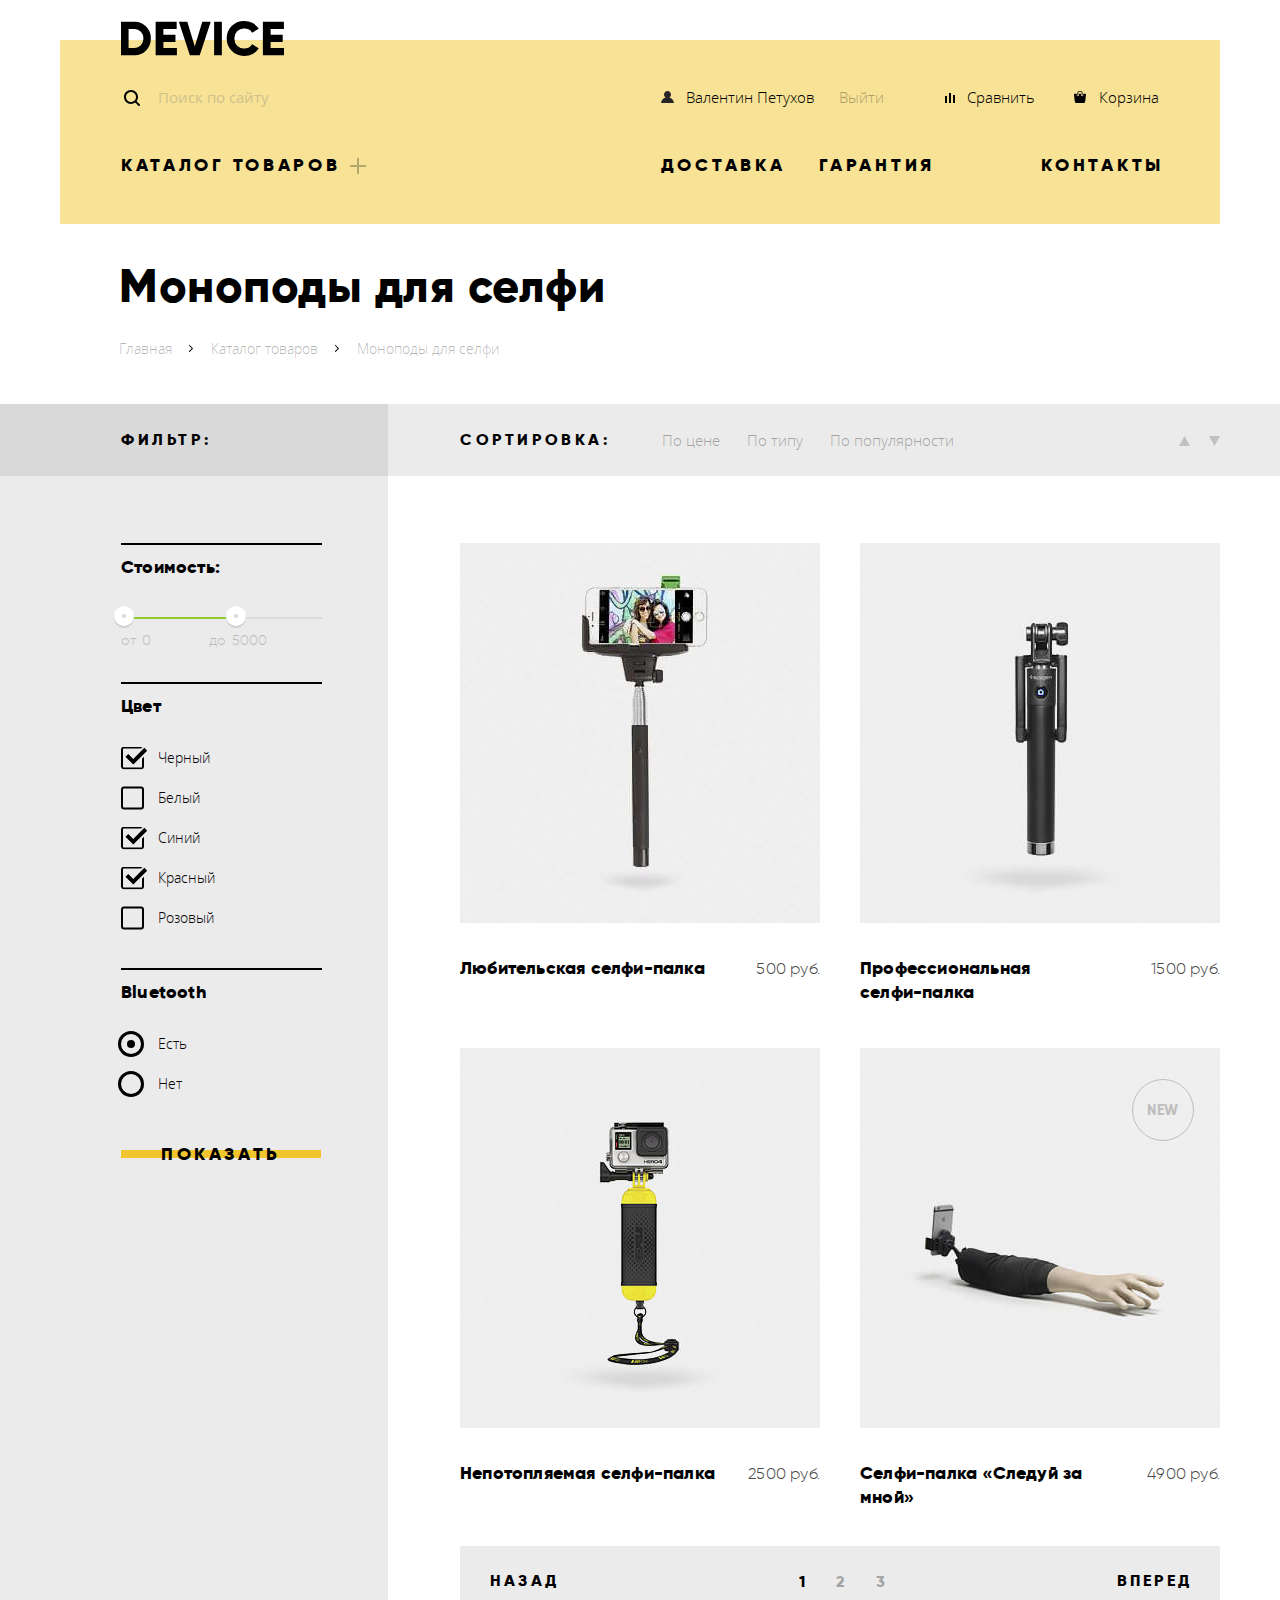
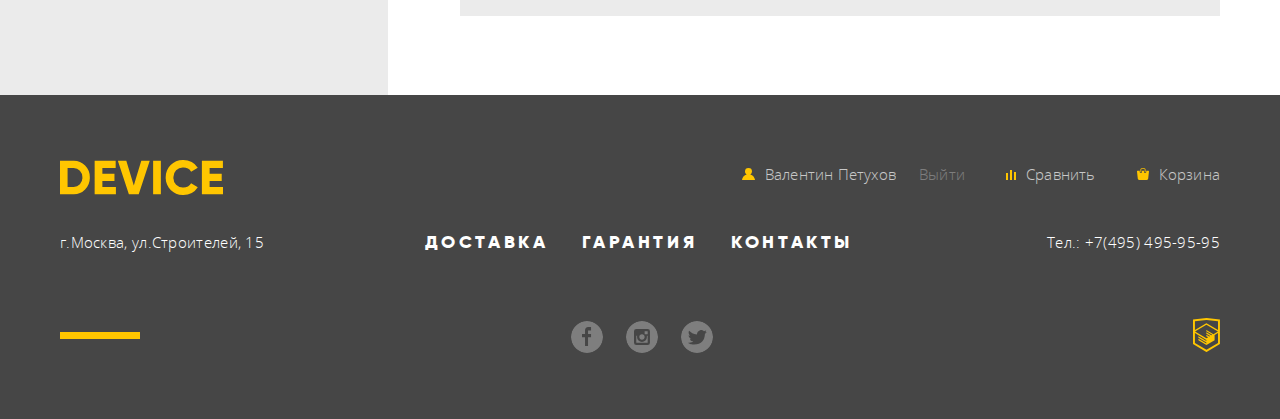
==== commit 95e5d3da: "Правки по защите" ====
--- a/catalog.html
+++ b/catalog.html
@@ -4,13 +4,12 @@
 <head>
   <meta charset="utf-8">
   <title>HTML Academy: Девайс - Каталог товаров</title>
-  <link href="https://fonts.googleapis.com/css?family=Open+Sans:300,400&amp;subset=cyrillic" rel="stylesheet">
   <link href="css/normalize.min.css" rel="stylesheet">
   <link href="css/style.min.css" rel="stylesheet">
 </head>
 
 <body class="catalog-page">
-  <header>
+  <header class="main-header">
     <div class="catalog-header main-wrapper">
       <nav class="main-navigation">
         <div class="logo-wrapper">
@@ -259,7 +258,7 @@
             <span>Валентин Петухов</span>
           </a>
           <a class="footer-catalog-sign-out" href="#">
-            <span>Выйти</span>
+            <span class="sign-out-link">Выйти</span>
           </a>
         </div>
         <a href="#">
@@ -291,17 +290,17 @@
       </div>
       <div class="footer-wrapper-2">
         <ul class="footer-social">
-          <li class="footer-social-item">
+          <li class="footer-social-item footer-social-item-facebook">
             <a href="#" class="social-button">
               <span class="visually-hidden">Фейсбук</span>
             </a>
           </li>
-          <li class="footer-social-item">
+          <li class="footer-social-item footer-social-item-instagram">
             <a href="#" class="social-button">
               <span class="visually-hidden">Инстаграмм</span>
             </a>
           </li>
-          <li class="footer-social-item">
+          <li class="footer-social-item footer-social-item-twitter">
             <a href="#" class="social-button">
               <span class="visually-hidden">Твиттер</span>
             </a>
--- a/css/style.min.css
+++ b/css/style.min.css
@@ -1 +1,2 @@
-@-webkit-keyframes bounce{0%{-webkit-transform:translate(-50%,2000px);transform:translate(-50%,2000px)}70%{-webkit-transform:translate(-50%,-400px);transform:translate(-50%,-400px)}90%{-webkit-transform:translate(-50%,-300px);transform:translate(-50%,-300px)}to{-webkit-transform:translate(-50%,-230px);transform:translate(-50%,-230px)}}@keyframes bounce{0%{-webkit-transform:translate(-50%,2000px);transform:translate(-50%,2000px)}70%{-webkit-transform:translate(-50%,-400px);transform:translate(-50%,-400px)}90%{-webkit-transform:translate(-50%,-300px);transform:translate(-50%,-300px)}to{-webkit-transform:translate(-50%,-230px);transform:translate(-50%,-230px)}}@font-face{font-family:"gilroy";src:url(../fonts/gilroyextrabold.woff2) format("woff2"),url(../fonts/gilroyextrabold.woff) format("woff");font-weight:800;font-style:normal}@font-face{font-family:"gilroy";src:url(../fonts/gilroylight.woff2) format("woff2"),url(../fonts/gilroylight.woff) format("woff");font-weight:300;font-style:normal}@font-face{font-family:"opensans";src:url(../fonts/opensans.woff2) format("woff2"),url(../fonts/opensans.woff) format("woff");font-weight:400;font-style:normal}@font-face{font-family:"opensans";src:url(../fonts/opensanslight.woff2) format("woff2"),url(../fonts/opensanslight.wof) format("woff");font-weight:300;font-style:normal}.catalog-page,body{background-color:#fff}a,body{color:#000}body{padding:0;font-family:"opensans",Arial,sans-serif;font-size:15px;font-weight:300;line-height:30px;margin:0}img{max-width:100%;height:auto}a{text-decoration:none}.visually-hidden{border:0;clip:rect(0 0 0 0);-webkit-clip-path:inset(50%);clip-path:inset(50%);height:1px;margin:-1px;overflow:hidden;padding:0;position:absolute;width:1px;white-space:nowrap}header{width:1160px;margin:0 auto}.catalog-page{margin:0 auto}.catalog-page .catalog-header{min-height:184px;background-color:#f7e296;margin-top:40px;-webkit-box-sizing:border-box;box-sizing:border-box}.main-wrapper{width:1160px;padding:0 20px;margin:0 auto}header .header-inner{min-height:766px;background-image:-webkit-gradient(linear,left top,left bottom,from(#f7e296),color-stop(39%,#f7e296),color-stop(39%,#fff),to(#fff));background-image:-webkit-linear-gradient(#f7e296,#f7e296 39%,#fff 39%,#fff 100%);background-image:-o-linear-gradient(#f7e296,#f7e296 39%,#fff 39%,#fff 100%);background-image:linear-gradient(#f7e296,#f7e296 39%,#fff 39%,#fff 100%);margin:40px 0 0;-webkit-box-sizing:border-box;box-sizing:border-box}.main-navigation{background-color:#f7e296;padding:0 41px 47px;display:-webkit-box;display:-ms-flexbox;display:flex;-ms-flex-wrap:wrap;flex-wrap:wrap}.logo-wrapper{width:100%;margin-top:-19px;margin-bottom:17px}.main-header-logo{width:163px}.search-field{width:52%;position:relative}.search-label img{position:absolute;top:8px;left:2px}.button-search::before{content:"";display:none;width:334px;position:absolute;left:0;bottom:-6px;outline:1px solid #000}.search-field input[type=search]{opacity:.3;width:314px;background-color:transparent;border:0;padding-left:37px}.search-field input[type=search]:focus{opacity:1;outline:0;background-color:transparent}.search-field .button-search{background-color:transparent;border:0;width:14px;height:14px}.search-field .button-search:focus{border:0;outline:0}.button-search span{display:none;width:76px;background-color:transparent;border:2px solid #000;position:absolute;bottom:-7px;left:330px;padding-top:13px;padding-bottom:13px}.button-search span:active,.button-search:focus span,.button-search:focus::before,.search-field input[type=search]:focus+.button-search span,.search-field input[type=search]:focus+.button-search::before{display:block}.button-search span:hover,.button-search:focus span{color:#fff;background-color:#000}.button-search span:active{color:rgba(255,255,255,.3)}label[for=search] img{position:absolute;top:8px;left:3px;width:16px;height:16px;z-index:10}input[type=text]::-ms-clear{display:none;width:0;height:0}input[type=text]::-ms-reveal{display:none;width:0;height:0}input[type=search]::-webkit-search-cancel-button,input[type=search]::-webkit-search-decoration,input[type=search]::-webkit-search-results-button,input[type=search]::-webkit-search-results-decoration{display:none}.user-navigation{font-weight:200;color:#000;text-transform:capitalize;width:48%}.user-navigation a{position:relative;padding-left:25px}.user-navigation a::before{content:"";position:absolute;width:13px;height:13px;left:0;top:9px}.catalog-page .user-name::before,.user-navigation .main-login::before{background-image:url(../img/user.svg);background-repeat:no-repeat;background-position:0 0}.user-navigation .compare{margin-left:auto;margin-right:39px}.user-navigation .compare::before{background-image:url(../img/compare.svg);background-repeat:no-repeat;background-position:3px 2px}.user-navigation .bin::before{background-image:url(../img/cart.svg);background-repeat:no-repeat;background-position:0 0}.catalog-user-profile,.site-navigation,.user-navigation{display:-webkit-box;display:-ms-flexbox;display:flex;-ms-flex-wrap:wrap;flex-wrap:wrap}.site-navigation{font-family:"gilroy",Arial,sans-serif;font-size:18px;font-weight:800;line-height:24px;color:#000;text-transform:uppercase;letter-spacing:3.7px;list-style:none;padding:0;width:100%;-webkit-box-pack:start;-ms-flex-pack:start;justify-content:flex-start;margin:38px 0 0;position:relative}.catalog-page .site-navigation{margin-top:41px}.catalog-sign{margin-left:4px;display:inline-block;vertical-align:middle;width:16px;height:18px;background-image:url(../img/plus-sign.svg);background-repeat:no-repeat;background-position:0 0;-o-object-fit:contain;object-fit:contain;opacity:.3}.main-page-catalog:hover,.site-navigation>li:hover .main-page-catalog{display:-webkit-box;display:-ms-flexbox;display:flex;z-index:24}.site-navigation>li:nth-child(3){margin-right:auto;margin-left:35px}.site-navigation>li:nth-child(4){margin-right:-5px}.search-field input[type=search]:hover,.site-navigation a:hover,.user-navigation a:hover{opacity:.6}.site-navigation a:focus,.user-navigation a:focus{opacity:.3;outline:0}.main-page-catalog{margin:0;padding:0 0 0 59px;display:none;-webkit-box-flex:1;-ms-flex-positive:1;flex-grow:1;position:absolute;left:-61px;right:-61px;background-color:#f7e296;height:166px}.dropdown-menu{width:52%;margin-left:-2px}.dropdown-menu-columns{font-family:"opensans",Arial,sans-serif;font-size:15px;font-weight:300;line-height:36px;text-transform:none;letter-spacing:.15px;list-style:none;margin-top:0;padding-top:20px}.dropdown-menu-columns li{margin-left:-40px}.dropdown-menu-first-column{margin-right:58px}.dropdown-menu-second-column{margin-right:77px}.slider{width:1129px;padding:15px 0 0;margin:0 auto;position:relative}.slider-list{padding:0;margin:0;list-style:none}.slide,.slide .slider-description{-webkit-box-pack:start;-ms-flex-pack:start;justify-content:flex-start;position:relative}.slide{display:none;padding-right:41px;padding-left:40px;-webkit-box-orient:horizontal;-webkit-box-direction:reverse;-ms-flex-direction:row-reverse;flex-direction:row-reverse}.slide .slider-description{display:-webkit-box;display:-ms-flexbox;display:flex;-webkit-box-orient:vertical;-webkit-box-direction:normal;-ms-flex-direction:column;flex-direction:column;-webkit-box-align:start;-ms-flex-align:start;align-items:flex-start;-ms-flex-negative:0;flex-shrink:0;width:510px;left:2px;z-index:1;padding-top:29px}.slide .slider-description::before{content:"";display:inline-block;vertical-align:top;width:100px;height:7px;background-color:#fff}.slider-description::after{content:"";display:inline-block;vertical-align:top;width:166px;height:131px;font-family:"gilroy",Arial,sans-serif;font-size:179px;font-weight:800;letter-spacing:1.8px;text-align:right;color:#fff;position:absolute;top:52px;right:14px;z-index:-1}.slider-description-one::after{content:"01"}.slider-description-two::after{content:"02"}.slider-description-three::after{content:"03"}.slider-description-three td+.td-three{padding-left:64px}.slider-description-three th+.th-three{padding-left:47px}.slider-description .slider-text{width:inherit;margin-top:14px;margin-bottom:15px}.slider-title{font-family:"gilroy",Arial,sans-serif;font-size:47px;font-weight:800;line-height:1.19;letter-spacing:.5px;text-align:left;margin-bottom:4px;margin-top:36px;width:inherit}.slide1 .slider-image{width:384px;margin-right:124px;margin-top:-8px}.slide2 .slider-image{width:345px;margin-right:139px}.slide3 .slider-image{margin-right:42px}.slider-controls-wrapper{position:relative;-ms-flex-item-align:stretch;-ms-grid-row-align:stretch;align-self:stretch}.slider-description .more-information{width:220px;margin-top:37px;margin-bottom:16px}.table-description{margin-top:39px;margin-left:-5px}.table-description tbody{display:-webkit-box;display:-ms-flexbox;display:flex;-webkit-box-orient:vertical;-webkit-box-direction:reverse;-ms-flex-direction:column-reverse;flex-direction:column-reverse;-ms-flex-wrap:wrap;flex-wrap:wrap;width:550px}.table-description th{font-size:13px;line-height:1.54;letter-spacing:.1px;text-align:left;color:#464646}.table-description th+th{padding-left:75px}.table-description td+td{padding-left:74px}.table-description td{font-family:"gilroy",Arial,sans-serif;font-size:36px;font-weight:300;line-height:1.33;letter-spacing:.7px}.table-description tr:first-child{margin-top:2px}.slider-controls{position:absolute;top:41px;right:30px;z-index:20;font-size:0}.slider-controls label{display:inline-block;vertical-align:top;width:12px;height:12px;margin:0;background-color:transparent;border:2px solid #000;border-radius:50%;position:relative;cursor:pointer}.slider-controls label+label{margin-left:18px}.product-1:checked~.slider .slide1,.product-2:checked~.slider .slide2,.product-3:checked~.slider .slide3,.services-1:checked~.services-list-wrapper .services-description-1,.services-2:checked~.services-list-wrapper .services-description-2,.services-3:checked~.services-list-wrapper .services-description-3{display:-webkit-box;display:-ms-flexbox;display:flex}.product-1:checked~.slider label:first-child::before,.product-2:checked~.slider label:nth-child(2)::before,.product-3:checked~.slider label:last-child::before{content:"";position:absolute;top:50%;left:50%;-webkit-transform:translate(-50%,-50%);-ms-transform:translate(-50%,-50%);transform:translate(-50%,-50%);width:6px;height:6px;background-color:#000;border-radius:50%}.main-goods-list{list-style:none;display:-webkit-box;display:-ms-flexbox;display:flex;-ms-flex-wrap:wrap;flex-wrap:wrap;margin-top:13px;padding:0}.goods-list-item{display:inline-block;vertical-align:top;width:160px}.goods-list-item .main-goods-list-name{font-family:"gilroy",Arial,sans-serif;font-size:18px;font-weight:800;letter-spacing:.2px}.main-goods-list li{margin-right:40px}.main-goods-list li:nth-of-type(6n){margin-right:0}.goods-item-link{display:block}.goods-item-link:hover .main-goods-list-image{background-color:#f0c52e}.goods-item-link:active .main-goods-list-image::before,.goods-item-link:active .main-goods-list-name,.main-button span:active{opacity:.3}.main-goods-list-image{height:160px;background-color:#f7e296;margin:0 0 29px;padding:0}.main-goods-list-image::before{content:"";display:inline-block;background-color:transparent;width:100%;height:100%}.goods-list-item:nth-of-type(1) div::before{background-image:url(../img/popular-1.svg);background-repeat:no-repeat;background-position:center}.goods-list-item:nth-of-type(2) div::before{background-image:url(../img/popular-2.svg);background-repeat:no-repeat;background-position:bottom}.goods-list-item:nth-of-type(3) div::before,.goods-list-item:nth-of-type(4) div::before{background-image:url(../img/popular-3.svg);background-repeat:no-repeat;background-position:center}.goods-list-item:nth-of-type(4) div::before{background-image:url(../img/popular-4.svg)}.goods-list-item:nth-of-type(5) div::before,.goods-list-item:nth-of-type(6) div::before{background-image:url(../img/popular-5.svg);background-repeat:no-repeat;background-position:center}.goods-list-item:nth-of-type(6) div::before{background-image:url(../img/poppular-6.svg)}.services{min-height:385px;background-image:-webkit-linear-gradient(top,#fff 98px,#e5e5e5 98px,#e5e5e5 100%);background-image:-o-linear-gradient(top,#fff 98px,#e5e5e5 98px,#e5e5e5 100%);background-image:linear-gradient(to bottom,#fff 98px,#e5e5e5 98px,#e5e5e5 100%);margin-top:79px}.services-inner{display:-webkit-box;display:-ms-flexbox;display:flex;-webkit-box-align:center;-ms-flex-align:center;align-items:center}.services-list-wrapper{padding-left:116px}.services-list-wrapper .services-list-item::after{content:"";display:inline-block;vertical-align:top;width:280px;height:194px}.services-list-wrapper .services-list-item:nth-child(1)::after{background-image:url(../img/delivery.svg);background-repeat:no-repeat;background-position:center;margin-left:60px}.services-list-wrapper .services-list-item:nth-child(2)::after,.services-list-wrapper .services-list-item:nth-child(3)::after{background-image:url(../img/warranty.svg);background-repeat:no-repeat;background-position:center;margin-left:60px}.services-list-wrapper .services-list-item:nth-child(3)::after{background-image:url(../img/credit.svg)}.services-list{list-style:none;padding:0;margin:0}.services-list p:first-of-type{margin-top:34px}.main-button,.services-name{display:inline-block;vertical-align:top}.services-name{list-style:none;min-width:278px;min-height:239px;padding:87px 0 0;margin:0;border-right:7px solid #000}.main-button{font-family:"Gilroy",Arial,sans-serif;font-size:18px;font-weight:800;line-height:1.33;letter-spacing:3.6px;text-transform:uppercase;text-align:center;width:160px;position:relative;z-index:2}.main-button::after,.main-button:hover::after{width:100%;background-color:#f0c52e;position:absolute;left:0;z-index:-1}.main-button::after{content:"";margin-top:-5px;-webkit-transition:all .1s linear;-o-transition:all .1s linear;transition:all .1s linear;height:8px;top:50%}.main-button:hover::after{height:100%;padding-top:13px;padding-bottom:6px;top:-7px}.services-name li+li{margin-top:34px}.services-list .services-list-item{display:none}.services-description-wrapper{width:426px}.services-description-wrapper h3{font-family:"gilroy",Arial,sans-serif;font-size:47px;font-weight:800;line-height:1.02;letter-spacing:1px;text-align:left;padding:0;margin:4px 0 0}.services-1:checked~.services-name label[for=services-1],.services-2:checked~.services-name label[for=services-2],.services-3:checked~.services-name label[for=services-3]{color:#f7e296}.services-1:checked~.services-name label[for=services-1]::after,.services-2:checked~.services-name label[for=services-2]::after,.services-3:checked~.services-name label[for=services-3]::after{background-color:#000;width:278px;height:40px;margin:auto 0;padding:0;top:-9px}.partners{margin-top:95px}.partners-list{list-style:none;padding:0;margin:0;display:-webkit-box;display:-ms-flexbox;display:flex;-webkit-box-pack:start;-ms-flex-pack:start;justify-content:flex-start;-ms-flex-wrap:wrap;flex-wrap:wrap}.filter-item legend,.partners-list-item{position:relative}.partners-list-item a::after{content:"";display:inline-block;vertical-align:top;width:260px;height:105px;position:absolute;z-index:-1;top:0;left:0}.partners-list-item a:hover::after{z-index:1}.partners-list-item:first-child a::after{background-image:url(../img/partners-1.jpg)}.partners-list-item:nth-child(2) a::after{background-image:url(../img/partners-3.jpg)}.partners-list-item:nth-child(3) a::after{background-image:url(../img/partners-2.jpg)}.partners-list-item:nth-child(4) a::after{background-image:url(../img/partners-4.jpg)}.partners .partners-list-item{margin-right:40px}.partners .partners-list-item:nth-of-type(4n){margin-right:0}.index-columns{color:#000;background-color:#fff;display:-webkit-box;display:-ms-flexbox;display:flex;-webkit-box-pack:justify;-ms-flex-pack:justify;justify-content:space-between;-ms-flex-wrap:wrap;flex-wrap:wrap;margin-top:68px;margin-bottom:82px}.index-columns h2{font-family:"gilroy",Arial,sans-serif;font-size:47px;font-weight:800;line-height:48px;margin-top:36px;margin-bottom:44px}.index-columns p:not(:last-of-type){font-size:15px;line-height:30px;margin-bottom:31px;margin-top:15px}.index-columns .about-us::before,.index-columns .contacts::before{content:"";display:inline-block;vertical-align:middle;width:80px;height:7px;background-color:#000}.about-us{width:480px}.about-us p:nth-of-type(2){margin-top:31px;margin-bottom:15px}.contacts{width:560px}.contacts p:first-of-type{margin-top:15px;margin-bottom:32px}.transportation-list{font-family:"gilroy",Arial,sans-serif;font-size:16px;font-weight:800;line-height:40px;list-style:none;margin-top:62px;margin-bottom:65px;padding-left:0}.transportation-list li{position:relative;padding-left:36px;-webkit-box-sizing:border-box;box-sizing:border-box}.transportation-list li:before{content:"";display:inline-block;vertical-align:top;width:6px;height:6px;position:absolute;top:50%;left:0;-webkit-transform:translateY(-50%);-ms-transform:translateY(-50%);transform:translateY(-50%);background-color:transparent;border:2px solid #e5e5e5;border-radius:50%}.index-columns .more-information{min-width:260px}.map{font-size:0}.map img{margin-top:8px;margin-bottom:61px;background-color:#ebebeb}.modal-map iframe{position:relative;z-index:26;border:0}.modal{position:fixed;background-color:#fff;-webkit-box-shadow:0 10px 20px 0 rgba(4,6,6,.2);box-shadow:0 10px 20px 0 rgba(4,6,6,.2);z-index:25}.modal-map,.write-to-us{width:960px;height:559px;top:50%;left:50%;-webkit-transform:translate(-50%,-50%);-ms-transform:translate(-50%,-50%);transform:translate(-50%,-50%)}.modal-map div{position:absolute;top:0;left:0;z-index:25}.write-to-us{height:553px}.modal-show{-webkit-animation:bounce .6s;animation:bounce .6s}.write-to-us-container{width:760px;margin:95px auto 92px}.write-to-us-form,.write-to-us-form div{display:-webkit-box;display:-ms-flexbox;display:flex}.write-to-us-form{-ms-flex-wrap:wrap;flex-wrap:wrap;-webkit-box-pack:justify;-ms-flex-pack:justify;justify-content:space-between}.write-to-us-form div{-webkit-box-orient:vertical;-webkit-box-direction:normal;-ms-flex-direction:column;flex-direction:column;margin:0}.write-to-us-form div:last-of-type{width:100%;margin-top:29px}.write-to-us-form label{font-family:"gilroy",Arial,sans-serif;font-size:18px;font-weight:800;line-height:1.33;text-align:left;margin-bottom:5px}.write-to-us-form input{width:334px;min-height:50px;background-color:#f2f2f2;padding-left:20px;border:3px solid transparent}.write-to-us-form input:required,.write-to-us-form textarea:required{background-color:#f6dada}.write-to-us-form input:hover,.write-to-us-form textarea:hover{background-color:#eaeaea}.write-to-us-form input:focus,.write-to-us-form textarea:focus{opacity:.5;border:3px solid #f0c52e;background-color:#fff;outline:0}.write-to-us-form textarea{border:3px solid transparent;background-color:#f2f2f2;padding-left:20px;padding-top:11px;margin-top:7px}.button-send{background-color:transparent;border:0;width:200px;margin-top:58px}.modal-close{position:absolute;top:27px;right:23px;width:55px;height:55px;border-radius:50%;font-size:0;background-color:#f0c52e;border:0;opacity:.5;cursor:pointer;z-index:30}.footer-user-navigation span:focus,.footer-user-navigation span:hover,.footer-user-profile span:focus,.footer-user-profile span:hover,.modal-close:focus,.modal-close:hover{opacity:1}.modal-close:active{opacity:.3}.modal-close::after,.modal-close::before{content:"";position:absolute;top:26px;left:12px;width:32px;height:3px;background-color:#fff}.modal-close::before{-webkit-transform:rotate(45deg);-ms-transform:rotate(45deg);transform:rotate(45deg)}.modal-close::after{-webkit-transform:rotate(-45deg);-ms-transform:rotate(-45deg);transform:rotate(-45deg)}.main-footer{width:100%;color:#fff;background-color:#464646;padding-bottom:66px;padding-top:55px}.footer-wrapper{display:-webkit-box;display:-ms-flexbox;display:flex;-webkit-box-pack:justify;-ms-flex-pack:justify;justify-content:space-between;-ms-flex-wrap:wrap;flex-wrap:wrap;width:1160px;padding-left:20px;padding-right:20px;padding-top:0;margin:0 auto}.footer-catalog-user-profile,.footer-user-navigation{display:-webkit-box;display:-ms-flexbox;display:flex;-webkit-box-align:center;-ms-flex-align:center;align-items:center}.footer-catalog-user-profile{margin-left:auto}.footer-user-navigation{max-width:700px;-webkit-box-pack:end;-ms-flex-pack:end;justify-content:flex-end;-ms-flex-wrap:wrap;flex-wrap:wrap;-ms-flex-item-align:start;align-self:flex-start;padding-top:6px}.footer-user-navigation a{margin-left:41px}.footer-user-navigation span{color:#fff;font-size:15px;line-height:36px;letter-spacing:.2px;opacity:.7;margin-left:6px}.footer-user-navigation .footer-user-icon,.footer-user-profile .footer-user-icon{fill:#ffc600;opacity:1}.footer-user-profile .footer-sign-out{margin-left:20px}.footer-user-profile .footer-catalog-sign-out{margin-left:13px}.footer-wrapper-1{-webkit-box-pack:justify;-ms-flex-pack:justify;justify-content:space-between;width:1160px;margin-top:8px}.footer-site-navigation,.footer-wrapper-1,.footer-wrapper-2{display:-webkit-box;display:-ms-flexbox;display:flex;-ms-flex-wrap:wrap;flex-wrap:wrap}.footer-wrapper-2{-webkit-box-pack:justify;-ms-flex-pack:justify;justify-content:space-between;-webkit-box-align:end;-ms-flex-align:end;align-items:flex-end;margin-top:46px;width:1160px}.footer-site-navigation{list-style:none;width:600px;margin-left:72px}.footer-site-navigation a{font-family:"gilroy",Arial,sans-serif;font-size:18px;font-weight:800;line-height:24px;color:#fff;text-transform:uppercase;letter-spacing:3.6px;margin-left:34px}.footer-site-navigation a:focus,.footer-site-navigation a:hover{opacity:.6}.footer-site-navigation a:active{opacity:.3}.footer-site-navigation .footer-shipping{margin-left:0}.adress,.phone-number a{color:#fff;font-size:15px;line-height:30px;letter-spacing:.3px}.adress{width:230px}.footer-social{list-style:none;display:-webkit-box;display:-ms-flexbox;display:flex;-webkit-box-pack:center;-ms-flex-pack:center;justify-content:center;-ms-flex-wrap:wrap;flex-wrap:wrap;width:400px;margin:0;padding-left:0;padding-right:49px}.footer-social a{color:#fff}.footer-social .social-button::before{content:"";display:inline-block;vertical-align:top;width:32px;height:32px;border-radius:50%;opacity:.3}.footer-social .social-button:hover::before{opacity:.6}.footer-social .social-button:active::before{opacity:.1}.footer-social-item:not(:first-child){margin-left:23px}.footer-social-item:first-child .social-button::before{background-image:url(../img/facebook.svg);background-repeat:no-repeat;background-position:0 0}.footer-social-item:nth-child(2) .social-button::before{background-image:url(../img/instagram.svg);background-repeat:no-repeat;background-position:0 0}.footer-social-item:last-child .social-button::before{background-image:url(../img/twitter.svg);background-repeat:no-repeat;background-position:0 0}.footer-wrapper-2::before{content:" ";width:80px;height:7px;background-color:#ffc600;-ms-flex-item-align:center;-ms-grid-row-align:center;align-self:center}.htmlacademy-logo{margin:0;padding:0;-ms-flex-item-align:end;align-self:flex-end;width:27px;height:35px}.footer-logo svg,.htmlacademy-logo svg{fill:#ffc600}.catalog-user-profile .sign-out{opacity:.3}.catalog-user-profile .sign-out:active{opacity:1}.breadcrumbs a[href]:focus,.breadcrumbs a[href]:hover,.catalog-page .footer-logo:focus,.catalog-page .footer-logo:hover,.catalog-page .main-header-logo:focus,.catalog-page .main-header-logo:hover,.catalog-user-profile a:focus,.catalog-user-profile a:hover,.filter-input:focus+label::after,.filter-input:focus+label::before,.filter-input:hover+label::after,.filter-input:hover+label::before,.footer-user-navigation a:focus svg,.footer-user-navigation a:hover svg,.footer-user-profile a:focus svg,.footer-user-profile a:hover svg{opacity:.6}.catalog-page .footer-logo:active,.catalog-page .main-header-logo:active,.catalog-user-profile a:active,.site-navigation a:active,.sort-container .sort-list a,.user-navigation a:active{opacity:.3}.page-title{font-family:"gilroy",Arial,sans-serif;font-size:47px;font-weight:800;line-height:1.02;letter-spacing:.5px;padding-left:59px;margin-top:39px;margin-bottom:22px;width:100%;-webkit-box-sizing:border-box;box-sizing:border-box}.breadcrumbs,.catalog-wrapper{display:-webkit-box;display:-ms-flexbox;display:flex}.breadcrumbs{list-style:none;padding-left:59px;margin:0;-webkit-box-sizing:border-box;box-sizing:border-box;width:100%;-webkit-box-pack:start;-ms-flex-pack:start;justify-content:flex-start;-ms-flex-wrap:wrap;flex-wrap:wrap}.breadcrumbs li{position:relative;margin-right:39px}.breadcrumbs li::after{content:"";width:4px;height:7px;background-image:url(../img/nav-arrow.svg);background-repeat:no-repeat;position:absolute;top:12px;right:-21px}.breadcrumbs a,.breadcrumbs-current a{font-size:14px;line-height:1.71;color:rgba(0,0,0,.3)}.breadcrumbs-current::after{display:none}.catalog-wrapper{margin-top:41px}.catalog-wrapper h2{font-family:"gilroy",Arial,sans-serif;font-size:16px;font-weight:800;letter-spacing:3.6px;text-transform:uppercase;padding:0;margin:0}.filter{min-width:267px;padding-top:79px;padding-left:20px}.filter-center-wrapper,.filter-title{display:-webkit-box;display:-ms-flexbox;display:flex}.filter-center-wrapper{-webkit-box-orient:vertical;-webkit-box-direction:normal;-ms-flex-direction:column;flex-direction:column;-webkit-box-flex:1;-ms-flex-positive:1;flex-grow:1;-webkit-box-align:end;-ms-flex-align:end;align-items:flex-end;background-color:#ebebeb}.filter-title{-webkit-box-pack:end;-ms-flex-pack:end;justify-content:flex-end;-ms-flex-wrap:wrap;flex-wrap:wrap;-webkit-box-align:center;-ms-flex-align:center;align-items:center;width:100%;padding:21px 0;background-color:#d9d9d9}.filter-center-wrapper h2{width:267px}.filter-item{margin:0;padding:0;border:0;position:relative}.filter-item legend::before{content:"";width:201px;height:2px;background-color:#000;position:absolute;top:-12px;left:0}.filter-option label{position:relative;display:block;font-size:14px;padding-left:37px;cursor:pointer;-webkit-user-select:none;-moz-user-select:none;-ms-user-select:none;user-select:none}.filter-input:active+label::after,.filter-input:active+label::before{opacity:1}.filter-input-checkbox+label::before{content:"";position:absolute;left:0;top:50%;-webkit-transform:translateY(-50%);-ms-transform:translateY(-50%);transform:translateY(-50%);width:19px;height:19px;border:2px solid #000;border-radius:3px}.filter-input-checkbox:checked+label::before{content:"";position:absolute;width:28px;height:23px;background-image:url(../img/checkbox-on.svg);background-repeat:no-repeat;background-position:0 0;border:0}.range-filter{width:201px;margin-top:24px}.filter legend{font-family:"gilroy",Arial,sans-serif;font-size:18px;font-weight:800;line-height:24px;letter-spacing:.2px;text-transform:none}.range-controls{position:relative;height:12px;padding-top:14px;background-color:transparent}.range-controls .scale{height:2px;background:#dbdbdb}.range-controls .bar{width:60%;height:2px;background:#91c92f}.range-controls .toggle{position:absolute;top:50%;left:0;-webkit-transform:translateY(-50%);-ms-transform:translateY(-50%);transform:translateY(-50%);width:4px;height:4px;padding:0;border:8px solid #fff;background-color:#d9d9d9;-webkit-box-shadow:0 2px 1px 0 #cfcfcf;box-shadow:0 2px 1px 0 #cfcfcf;border-radius:50%;cursor:pointer}.range-controls .toggle:hover{width:5px;height:5px}.range-controls .toggle-min{left:-7px}.range-controls .toggle-max{left:105px}.price-controls{font-size:0}.price-controls label{display:inline-block;vertical-align:top;width:44%;opacity:.2;font-family:"gilroy",Arial,sans-serif;font-size:14px;font-weight:300;line-height:1.71;letter-spacing:normal;text-align:left}.price-controls input{width:50px;border:0;background:0 0}.filter-item-color{margin-top:35px}.filter-item ul{list-style:none;line-height:40px;padding:20px 0 42px;margin:0}.filter-input-radio+label::before{content:"";position:absolute;left:-3px;top:50%;width:20px;height:20px;border:3px solid #000;border-radius:50%;-webkit-transform:translateY(-50%);-ms-transform:translateY(-50%);transform:translateY(-50%)}.filter-input-radio:checked+label::after{content:"";position:absolute;top:50%;left:-2px;width:8px;height:8px;background-color:#000;border-radius:50%;-webkit-transform:translate(100%,-50%);-ms-transform:translate(100%,-50%);transform:translate(100%,-50%)}.filter-input:disabled+label,.filter-input:disabled+label::after,.filter-input:disabled+label::before{opacity:.3}form .filter-button{background-color:transparent;border-style:none;min-width:200px;margin-top:-4px}.sort-goods-wrapper{display:-webkit-box;display:-ms-flexbox;display:flex;-webkit-box-orient:horizontal;-webkit-box-direction:normal;-ms-flex-direction:row;flex-direction:row;-ms-flex-wrap:wrap;flex-wrap:wrap;-webkit-box-flex:1;-ms-flex-positive:1;flex-grow:1;width:791px}.sort-container{width:100%;background-color:#ebebeb;padding-left:72px}.sort-center,.sort-container .sort-list{display:-webkit-box;display:-ms-flexbox;display:flex;-ms-flex-wrap:wrap;flex-wrap:wrap;-webkit-box-align:center;-ms-flex-align:center;align-items:center}.sort-center{-webkit-box-pack:start;-ms-flex-pack:start;justify-content:flex-start;width:760px;padding:21px 21px 21px 0}.sort-container .sort-list{list-style:none;margin:0 0 0 51px;padding:0;max-width:450px}.sort-arrows svg:hover,.sort-container .sort-list a:hover{opacity:.6}.sort-arrows svg:active,.sort-container .sort-list a:active{opacity:1}.sort-list li:not(:first-child){margin-left:27px}.sort-arrows{margin-left:auto}.sort-arrows a{margin-left:15px}.sort-arrows svg{opacity:.2}.catalog-goods-wrapper,.catalog-list{display:-webkit-box;display:-ms-flexbox;display:flex;width:760px}.catalog-goods-wrapper{-webkit-box-orient:vertical;-webkit-box-direction:normal;-ms-flex-direction:column;flex-direction:column;padding-left:72px;padding-bottom:75px;padding-right:20px}.catalog-list{list-style:none;-ms-flex-wrap:wrap;flex-wrap:wrap;-webkit-box-pack:justify;-ms-flex-pack:justify;justify-content:space-between;padding:0;margin:0}.catalog-list .catalog-item{-webkit-box-orient:vertical;-webkit-box-direction:normal;-ms-flex-direction:column;flex-direction:column;margin-top:44px}.catalog-item_new .image-compare-wrapper::before{content:"NEW";display:inline-block;vertical-align:middle;opacity:.2;font-family:"Gilroy",Arial,sans-serif;font-size:14px;font-weight:800;line-height:1.71;letter-spacing:.7px;text-align:center;width:60px;height:41px;padding-top:19px;background-color:transparent;border-radius:50%;border:1px solid #000;position:absolute;right:26px;top:31px}.image-compare-wrapper{position:relative;width:360px;height:380px}.image-compare-wrapper img{background-color:#ebebeb}.catalog-compare-bin,.catalog-list .catalog-item,.catalog-name-price{display:-webkit-box;display:-ms-flexbox;display:flex}.catalog-name-price{-webkit-box-ordinal-group:2;-ms-flex-order:1;order:1;-ms-flex-wrap:wrap;flex-wrap:wrap;-webkit-box-align:baseline;-ms-flex-align:baseline;align-items:baseline;-webkit-box-pack:justify;-ms-flex-pack:justify;justify-content:space-between}.catalog-name-price h3{width:257px}.catalog-compare-bin{position:absolute;top:0;left:0;-webkit-box-orient:vertical;-webkit-box-direction:normal;-ms-flex-direction:column;flex-direction:column;-webkit-box-pack:center;-ms-flex-pack:center;justify-content:center;-webkit-box-align:center;-ms-flex-align:center;align-items:center;width:100%;height:100%;opacity:0;background-color:rgba(255,255,255,.7)}.catalog-compare-bin .compare-button:hover,.catalog-compare-bin:hover{opacity:1}.catalog-compare-bin .main-button{width:200px;margin-top:43px;margin-bottom:14px}.main-button:active{color:rgba(0,0,0,.3)}.catalog-compare-bin .compare-button{font-size:13px;line-height:2.77;color:#000;opacity:.5}.catalog-compare-bin .compare-button:active,.catalog-name-price a:active{opacity:.2}.catalog-name-price a:hover{opacity:.5}.catalog-list h3{font-family:"gilroy",Arial,sans-serif;letter-spacing:.2px;font-size:18px;font-weight:800;line-height:24px;margin:33px 0 0}.selfie-catalog{padding-top:23px}.pagination .navigation-button,.pagination-item a,.selfie-catalog .price{font-family:"gilroy",Arial,sans-serif;font-size:16px;line-height:24px}.selfie-catalog .price{color:#464646;font-weight:300;letter-spacing:.2px}.pagination,.pagination-list{display:-webkit-box;display:-ms-flexbox;display:flex}.pagination{-webkit-box-pack:justify;-ms-flex-pack:justify;justify-content:space-between;-webkit-box-align:center;-ms-flex-align:center;align-items:center;margin-top:37px;min-height:70px;background-color:#ebebeb}.pagination-list{list-style:none;padding:0;-ms-flex-wrap:wrap;flex-wrap:wrap;max-width:450px;margin:0 -7px 0 0}.pagination-list li+li{margin-left:28px}.pagination-item a{font-weight:800;letter-spacing:3.2px;opacity:.3}.pagination-item-current a{opacity:1}.pagination .navigation-button{font-weight:800;letter-spacing:3.2px;text-transform:uppercase;-webkit-box-sizing:border-box;box-sizing:border-box;display:inline-block;vertical-align:top;height:100%;width:136px;padding-top:23px;padding-left:30px}.pagination-list+.navigation-button{text-align:right;padding-left:0;padding-right:28px}.pagination .navigation-button:focus,.pagination .navigation-button:hover{background-color:#d9d9d9}.pagination .navigation-button:active{color:rgba(0,0,0,.3)}.pagination-item:not(.pagination-item-current) a:focus,.pagination-item:not(.pagination-item-current) a:hover{opacity:.6}.pagination-item:not(.pagination-item-current) a:active{opacity:1}.pagination-item-current a:focus,.pagination-item-current a:hover{color:#000;opacity:1}.footer-logo{width:170px;margin-bottom:0;margin-top:10px}.footer-user-navigation a:active,.footer-user-profile .sign-out,.footer-user-profile a:active{opacity:.3}.footer-user-profile .sign-out:focus,.footer-user-profile .sign-out:hover{opacity:.7}.htmlacademy-logo svg:focus,.htmlacademy-logo svg:hover{opacity:.6}.htmlacademy-logo svg:active{opacity:.3}+Beautify
+@-webkit-keyframes bounce{0%{-webkit-transform:translate(-50%,2000px);transform:translate(-50%,2000px)}70%{-webkit-transform:translate(-50%,-400px);transform:translate(-50%,-400px)}90%{-webkit-transform:translate(-50%,-300px);transform:translate(-50%,-300px)}to{-webkit-transform:translate(-50%,-230px);transform:translate(-50%,-230px)}}@-webkit-keyframes shake{0%,to{-webkit-transform:translate(-50%,-50%);transform:translate(-50%,-50%)}10%,30%,50%,70%,90%{-webkit-transform:translate(-45%,-50%);transform:translate(-45%,-50%)}20%,40%,60%,80%{-webkit-transform:translate(-55%,-50%);transform:translate(-55%,-50%)}}@keyframes shake{0%,to{-webkit-transform:translate(-50%,-50%);transform:translate(-50%,-50%)}10%,30%,50%,70%,90%{-webkit-transform:translate(-45%,-50%);transform:translate(-45%,-50%)}20%,40%,60%,80%{-webkit-transform:translate(-55%,-50%);transform:translate(-55%,-50%)}}@font-face{font-family:"gilroy";src:url(../fonts/gilroyextrabold.woff2) format("woff2"),url(../fonts/gilroyextrabold.woff) format("woff");font-weight:800;font-style:normal}@font-face{font-family:"gilroy";src:url(../fonts/gilroylight.woff2) format("woff2"),url(../fonts/gilroylight.woff) format("woff");font-weight:300;font-style:normal}@font-face{font-family:"opensans";src:url(../fonts/opensans.woff2) format("woff2"),url(../fonts/opensans.woff) format("woff");font-weight:400;font-style:normal}@font-face{font-family:"opensans";src:url(../fonts/opensanslight.woff2) format("woff2"),url(../fonts/opensanslight.woff) format("woff");font-weight:300;font-style:normal}a,body{color:#000}body{margin:0;padding:0;font-family:"opensans",Arial,sans-serif;font-size:15px;font-weight:300;line-height:30px;background-color:#fff}img{max-width:100%;height:auto}a{text-decoration:none}.visually-hidden{border:0;clip:rect(0 0 0 0);-webkit-clip-path:inset(50%);clip-path:inset(50%);height:1px;margin:-1px;overflow:hidden;padding:0;position:absolute;width:1px;white-space:nowrap}.main-header{width:1160px;margin:0 auto}.catalog-page{background-color:#fff;margin:0 auto}.catalog-page .catalog-header{min-height:184px;background-color:#f7e296;margin-top:40px;-webkit-box-sizing:border-box;box-sizing:border-box}.main-wrapper{width:1160px;padding:0 20px;margin:0 auto}header .header-inner{min-height:766px;background-image:-webkit-gradient(linear,left top,left bottom,from(#f7e296),color-stop(39%,#f7e296),color-stop(39%,#fff),to(#fff));background-image:-webkit-linear-gradient(#f7e296,#f7e296 39%,#fff 39%,#fff 100%);background-image:-o-linear-gradient(#f7e296,#f7e296 39%,#fff 39%,#fff 100%);background-image:linear-gradient(#f7e296,#f7e296 39%,#fff 39%,#fff 100%);margin:40px 0 0;-webkit-box-sizing:border-box;box-sizing:border-box}.main-navigation{background-color:#f7e296;padding:0 41px 47px;display:-webkit-box;display:-ms-flexbox;display:flex;-ms-flex-wrap:wrap;flex-wrap:wrap}.logo-wrapper{width:100%;margin-top:-19px;margin-bottom:17px}.main-header-logo{width:163px}.search-field{width:52%;position:relative}.search-label img{position:absolute;top:8px;left:2px}.button-search::before{content:"";display:none;width:334px;position:absolute;left:0;bottom:-6px;outline:1px solid #000}.search-field input[type=search]{opacity:.3;width:314px;background-color:transparent;border:0;padding-left:37px}.search-field input[type=search]:focus{opacity:1;outline:0;background-color:transparent}.search-field .button-search{background-color:transparent;border:0;width:14px;height:14px}.search-field .button-search:focus{border:0;outline:0}.button-search span{display:none;width:76px;background-color:transparent;border:2px solid #000;position:absolute;bottom:-7px;left:330px;padding-top:13px;padding-bottom:13px}.button-search span:active,.button-search:focus span,.button-search:focus::before,.search-field input[type=search]:focus+.button-search span,.search-field input[type=search]:focus+.button-search::before{display:block}.button-search span:hover,.button-search:focus span{color:#fff;background-color:#000}.button-search span:active{color:rgba(255,255,255,.3)}label[for=search] img{position:absolute;top:8px;left:3px;width:16px;height:16px;z-index:10}input[type=text]::-ms-clear{display:none;width:0;height:0}input[type=text]::-ms-reveal{display:none;width:0;height:0}input[type=search]::-webkit-search-cancel-button,input[type=search]::-webkit-search-decoration,input[type=search]::-webkit-search-results-button,input[type=search]::-webkit-search-results-decoration{display:none}.user-navigation{font-weight:200;color:#000;text-transform:capitalize;width:48%}.user-navigation a{position:relative;padding-left:25px}.user-navigation a::before{content:"";position:absolute;width:13px;height:13px;left:0;top:9px}.catalog-page .user-name::before,.user-navigation .main-login::before{background-image:url(../img/user.svg);background-repeat:no-repeat;background-position:0 0}.user-navigation .compare{margin-left:auto;margin-right:39px}.user-navigation .compare::before{background-image:url(../img/compare.svg);background-repeat:no-repeat;background-position:3px 2px}.user-navigation .bin::before{background-image:url(../img/cart.svg);background-repeat:no-repeat;background-position:0 0}.catalog-user-profile,.site-navigation,.user-navigation{display:-webkit-box;display:-ms-flexbox;display:flex;-ms-flex-wrap:wrap;flex-wrap:wrap}.site-navigation{font-family:"gilroy",Arial,sans-serif;font-size:18px;font-weight:800;line-height:24px;color:#000;text-transform:uppercase;letter-spacing:3.7px;list-style:none;padding:0;width:100%;-webkit-box-pack:start;-ms-flex-pack:start;justify-content:flex-start;margin:38px 0 0;position:relative}.site-navigation li{padding-right:10px;-webkit-box-sizing:border-box;box-sizing:border-box}.catalog-page .site-navigation{margin-top:41px}.catalog-sign{margin-left:1px;display:inline-block;vertical-align:middle;width:16px;height:18px;background-image:url(../img/plus-sign.svg);background-repeat:no-repeat;background-position:0 0;-o-object-fit:contain;object-fit:contain;opacity:.3}.main-page-catalog:hover,.site-navigation>li:hover .main-page-catalog{display:-webkit-box;display:-ms-flexbox;display:flex;z-index:24}.site-navigation>li:nth-child(3){margin-right:auto;margin-left:24px}.site-navigation>li:nth-child(4){padding-right:0;margin-right:-5px}.search-field input[type=search]:hover,.site-navigation a:hover,.user-navigation a:hover{opacity:.6}.site-navigation a:focus,.user-navigation a:focus{opacity:.3;outline:0}.main-page-catalog{margin:0;padding:0 0 0 59px;display:none;-webkit-box-flex:1;-ms-flex-positive:1;flex-grow:1;position:absolute;left:-61px;right:-61px;background-color:#f7e296;height:166px}.dropdown-menu{width:52%}.dropdown-menu-columns{font-family:"opensans",Arial,sans-serif;font-size:15px;font-weight:300;line-height:36px;text-transform:none;letter-spacing:.15px;list-style:none;margin-top:0;padding-top:20px}.dropdown-menu-columns li{margin-left:-40px}.dropdown-menu-first-column{margin-right:58px}.dropdown-menu-second-column{margin-right:77px}.slider{width:1129px;padding:15px 0 0;margin:0 auto;position:relative}.slider-list{padding:0;margin:0;list-style:none}.slide,.slide .slider-description{-webkit-box-pack:start;-ms-flex-pack:start;justify-content:flex-start;position:relative}.slide{display:none;padding-right:41px;padding-left:40px;-webkit-box-orient:horizontal;-webkit-box-direction:reverse;-ms-flex-direction:row-reverse;flex-direction:row-reverse}.slide .slider-description{display:-webkit-box;display:-ms-flexbox;display:flex;-webkit-box-orient:vertical;-webkit-box-direction:normal;-ms-flex-direction:column;flex-direction:column;-webkit-box-align:start;-ms-flex-align:start;align-items:flex-start;-ms-flex-negative:0;flex-shrink:0;width:510px;left:2px;z-index:1;padding-top:29px}.slide .slider-description::before{content:"";display:inline-block;vertical-align:top;width:100px;height:7px;background-color:#fff}.slider-description::after{content:"";display:inline-block;vertical-align:top;width:166px;height:131px;font-family:"gilroy",Arial,sans-serif;font-size:179px;font-weight:800;letter-spacing:1.8px;text-align:right;color:#fff;position:absolute;top:52px;right:14px;z-index:-1}.slider-description-one::after{content:"01"}.slider-description-two::after{content:"02"}.slider-description-three::after{content:"03"}.slider-description-three td+.td-three{padding-left:64px}.slider-description-three th+.th-three{padding-left:47px}.slider-description .slider-text{width:inherit;margin-top:14px;margin-bottom:15px}.slider-title{font-family:"gilroy",Arial,sans-serif;font-size:47px;font-weight:800;line-height:1.19;letter-spacing:.5px;text-align:left;margin-bottom:4px;margin-top:36px;width:inherit}.slide1 .slider-image{width:384px;margin-right:124px;margin-top:-8px}.slide2 .slider-image{width:345px;margin-right:139px}.slide3 .slider-image{margin-right:42px}.slider-controls-wrapper{position:relative;-ms-flex-item-align:stretch;-ms-grid-row-align:stretch;align-self:stretch}.slider-description .more-information{width:220px;margin-top:37px;margin-bottom:16px}.table-description{margin-top:39px;margin-left:-5px}.table-description tbody{display:-webkit-box;display:-ms-flexbox;display:flex;-webkit-box-orient:vertical;-webkit-box-direction:reverse;-ms-flex-direction:column-reverse;flex-direction:column-reverse;-ms-flex-wrap:wrap;flex-wrap:wrap;width:550px}.table-description th{font-size:13px;line-height:1.54;letter-spacing:.1px;text-align:left;color:#464646}.table-description th+th{padding-left:75px}.table-description td+td{padding-left:74px}.table-description td{font-family:"gilroy",Arial,sans-serif;font-size:36px;font-weight:300;line-height:1.33;letter-spacing:.7px}.table-description tr:first-child{margin-top:2px}.slider-controls{position:absolute;top:41px;right:30px;z-index:20;font-size:0}.slider-controls label{display:inline-block;vertical-align:top;width:12px;height:12px;margin:0;background-color:transparent;border:2px solid #000;border-radius:50%;position:relative;cursor:pointer}.slider-controls label+label{margin-left:18px}.product-1:checked~.slider .slide1,.product-2:checked~.slider .slide2,.product-3:checked~.slider .slide3,.services-1:checked~.services-list-wrapper .services-description-1,.services-2:checked~.services-list-wrapper .services-description-2,.services-3:checked~.services-list-wrapper .services-description-3{display:-webkit-box;display:-ms-flexbox;display:flex}.product-1:checked~.slider label:first-child::before,.product-2:checked~.slider label:nth-child(2)::before,.product-3:checked~.slider label:last-child::before{content:"";position:absolute;top:50%;left:50%;-webkit-transform:translate(-50%,-50%);-ms-transform:translate(-50%,-50%);transform:translate(-50%,-50%);width:6px;height:6px;background-color:#000;border-radius:50%}.main-goods-list{list-style:none;display:-webkit-box;display:-ms-flexbox;display:flex;-ms-flex-wrap:wrap;flex-wrap:wrap;margin-top:13px;padding:0}.goods-list-item{display:inline-block;vertical-align:top;width:160px}.goods-list-item .main-goods-list-name{font-family:"gilroy",Arial,sans-serif;font-size:18px;font-weight:800;letter-spacing:.2px}.main-goods-list li{margin-right:40px}.main-goods-list li:nth-of-type(6n){margin-right:0}.goods-item-link{display:block}.goods-item-link:hover .main-goods-list-image{background-color:#f0c52e}.goods-item-link:active .main-goods-list-image::before,.goods-item-link:active .main-goods-list-name,.main-button span:active{opacity:.3}.main-goods-list-image{height:160px;background-color:#f7e296;margin:0 0 29px;padding:0}.main-goods-list-image::before{content:"";display:inline-block;vertical-align:top;background-color:transparent;width:100%;height:100%}.goods-list-item:nth-of-type(1) div::before{background-image:url(../img/popular-1.svg);background-repeat:no-repeat;background-position:center}.goods-list-item:nth-of-type(2) div::before{background-image:url(../img/popular-2.svg);background-repeat:no-repeat;background-position:bottom}.goods-list-item:nth-of-type(3) div::before,.goods-list-item:nth-of-type(4) div::before{background-image:url(../img/popular-3.svg);background-repeat:no-repeat;background-position:center}.goods-list-item:nth-of-type(4) div::before{background-image:url(../img/popular-4.svg)}.goods-list-item:nth-of-type(5) div::before,.goods-list-item:nth-of-type(6) div::before{background-image:url(../img/popular-5.svg);background-repeat:no-repeat;background-position:center}.goods-list-item:nth-of-type(6) div::before{background-image:url(../img/poppular-6.svg)}.services{min-height:385px;background-image:-webkit-linear-gradient(top,#fff 98px,#e5e5e5 98px,#e5e5e5 100%);background-image:-o-linear-gradient(top,#fff 98px,#e5e5e5 98px,#e5e5e5 100%);background-image:linear-gradient(to bottom,#fff 98px,#e5e5e5 98px,#e5e5e5 100%);margin-top:75px}.services-inner{display:-webkit-box;display:-ms-flexbox;display:flex;-webkit-box-align:center;-ms-flex-align:center;align-items:center}.services-list-wrapper{padding-left:116px}.services-list-wrapper .services-list-item::after{content:"";display:inline-block;vertical-align:top;width:280px;height:194px}.services-list-wrapper .services-list-item:nth-child(1)::after{background-image:url(../img/delivery.svg);background-repeat:no-repeat;background-position:center;margin-left:60px}.services-list-wrapper .services-list-item:nth-child(2)::after,.services-list-wrapper .services-list-item:nth-child(3)::after{background-image:url(../img/warranty.svg);background-repeat:no-repeat;background-position:center;margin-left:60px}.services-list-wrapper .services-list-item:nth-child(3)::after{background-image:url(../img/credit.svg)}.services-list{list-style:none;padding:0;margin:0}.services-list p:first-of-type{margin-top:34px}.main-button,.services-name{display:inline-block;vertical-align:top}.services-name{list-style:none;min-width:278px;min-height:239px;padding:87px 0 0;margin:0;border-right:7px solid #000}.main-button{font-family:"gilroy",Arial,sans-serif;font-size:18px;font-weight:800;line-height:1.33;letter-spacing:3.6px;text-transform:uppercase;text-align:center;width:160px;position:relative;z-index:2}.main-button::after,.main-button:hover::after{width:100%;background-color:#f0c52e;position:absolute;left:0;z-index:-1}.main-button::after{content:"";margin-top:-5px;-webkit-transition:all .1s linear;-o-transition:all .1s linear;transition:all .1s linear;height:8px;top:50%}.main-button:hover::after{height:100%;padding-top:13px;padding-bottom:6px;top:-7px}.services-name li+li{margin-top:34px}.services-list .services-list-item{display:none}.services-description-wrapper{width:426px}.services-description-wrapper h3{font-family:"gilroy",Arial,sans-serif;font-size:47px;font-weight:800;line-height:1.02;letter-spacing:1px;text-align:left;padding:0;margin:4px 0 0}.services-1:checked~.services-name label[for=services-1],.services-2:checked~.services-name label[for=services-2],.services-3:checked~.services-name label[for=services-3]{color:#f7e296}.services-1:checked~.services-name label[for=services-1]::after,.services-2:checked~.services-name label[for=services-2]::after,.services-3:checked~.services-name label[for=services-3]::after{background-color:#000;width:278px;height:40px;margin:auto 0;padding:0;top:-9px}.partners{margin-top:95px}.partners-list{list-style:none;padding:0;margin:0;display:-webkit-box;display:-ms-flexbox;display:flex;-webkit-box-pack:start;-ms-flex-pack:start;justify-content:flex-start;-ms-flex-wrap:wrap;flex-wrap:wrap}.filter-item legend,.partners-list-item{position:relative}.partners-list-item a::after{content:"";display:inline-block;vertical-align:top;width:260px;height:105px;position:absolute;z-index:-1;top:0;left:0}.partners-list-item a:hover::after{z-index:1}.partners-list-item:first-child a::after{background-image:url(../img/partners-1.jpg)}.partners-list-item:nth-child(2) a::after{background-image:url(../img/partners-3.jpg)}.partners-list-item:nth-child(3) a::after{background-image:url(../img/partners-2.jpg)}.partners-list-item:nth-child(4) a::after{background-image:url(../img/partners-4.jpg)}.partners .partners-list-item{margin-right:40px}.partners .partners-list-item:nth-of-type(4n){margin-right:0}.index-columns{color:#000;background-color:#fff;display:-webkit-box;display:-ms-flexbox;display:flex;-webkit-box-pack:justify;-ms-flex-pack:justify;justify-content:space-between;-ms-flex-wrap:wrap;flex-wrap:wrap;margin-top:68px;margin-bottom:82px}.index-columns h2{font-family:"gilroy",Arial,sans-serif;font-size:47px;font-weight:800;line-height:48px;margin-top:36px;margin-bottom:44px}.index-columns p:not(:last-of-type){font-size:15px;line-height:30px;margin-bottom:31px;margin-top:15px}.index-columns .about-us::before,.index-columns .contacts::before{content:"";display:inline-block;vertical-align:middle;width:80px;height:7px;background-color:#000}.about-us{width:480px}.about-us p:nth-of-type(2){margin-top:31px;margin-bottom:15px}.contacts{width:560px}.contacts p:first-of-type{margin-top:15px;margin-bottom:32px}.transportation-list{font-family:"gilroy",Arial,sans-serif;font-size:16px;font-weight:800;line-height:40px;list-style:none;margin-top:62px;margin-bottom:65px;padding-left:0}.transportation-list li{position:relative;padding-left:36px;-webkit-box-sizing:border-box;box-sizing:border-box}.transportation-list li:before{content:"";display:inline-block;vertical-align:top;width:6px;height:6px;position:absolute;top:50%;left:0;-webkit-transform:translateY(-50%);-ms-transform:translateY(-50%);transform:translateY(-50%);background-color:transparent;border:2px solid #e5e5e5;border-radius:50%}.index-columns .more-information{min-width:260px}.map{font-size:0}.map img{margin-top:8px;margin-bottom:61px;background-color:#ebebeb}.modal-map iframe{position:relative;z-index:26;border:0}.modal{position:fixed;background-color:#fff;-webkit-box-shadow:0 10px 20px 0 rgba(4,6,6,.2);box-shadow:0 10px 20px 0 rgba(4,6,6,.2);z-index:25}.modal-map,.write-to-us{width:960px;height:559px;top:50%;left:50%;-webkit-transform:translate(-50%,-50%);-ms-transform:translate(-50%,-50%);transform:translate(-50%,-50%)}.modal-map div{position:absolute;top:0;left:0;z-index:25}.write-to-us{height:553px}.modal-show{-webkit-animation:bounce .6s;animation:bounce .6s}.modal-error{-webkit-animation:shake .6s;animation:shake .6s}.write-to-us-container{width:760px;margin:95px auto 92px}.write-to-us-form,.write-to-us-form div{display:-webkit-box;display:-ms-flexbox;display:flex}.write-to-us-form{-ms-flex-wrap:wrap;flex-wrap:wrap;-webkit-box-pack:justify;-ms-flex-pack:justify;justify-content:space-between}.write-to-us-form div{-webkit-box-orient:vertical;-webkit-box-direction:normal;-ms-flex-direction:column;flex-direction:column;margin:0}.write-to-us-form div:last-of-type{width:100%;margin-top:29px}.write-to-us-form label{font-family:"gilroy",Arial,sans-serif;font-size:18px;font-weight:800;line-height:1.33;text-align:left;margin-bottom:5px}.write-to-us-form input{width:334px;min-height:50px;background-color:#f2f2f2;padding-left:20px;border:3px solid transparent}.write-to-us-form input:required,.write-to-us-form textarea:required{background-color:#f6dada}.write-to-us-form input:hover,.write-to-us-form textarea:hover{background-color:#eaeaea}.write-to-us-form input:focus,.write-to-us-form textarea:focus{opacity:.5;border:3px solid #f0c52e;background-color:#fff;outline:0}.write-to-us-form textarea{border:3px solid transparent;background-color:#f2f2f2;padding-left:20px;padding-top:11px;margin-top:7px}.button-send{background-color:transparent;border:0;width:200px;margin-top:58px}.modal-close{position:absolute;top:27px;right:23px;width:55px;height:55px;border-radius:50%;font-size:0;background-color:#f0c52e;border:0;opacity:.5;cursor:pointer;z-index:30}.footer-user-navigation span:focus,.footer-user-navigation span:hover,.footer-user-profile span:focus,.footer-user-profile span:hover,.modal-close:focus,.modal-close:hover{opacity:1}.modal-close:active{opacity:.3}.modal-close::after,.modal-close::before{content:"";position:absolute;top:26px;left:12px;width:32px;height:3px;background-color:#fff}.modal-close::before{-webkit-transform:rotate(45deg);-ms-transform:rotate(45deg);transform:rotate(45deg)}.modal-close::after{-webkit-transform:rotate(-45deg);-ms-transform:rotate(-45deg);transform:rotate(-45deg)}.main-footer{width:100%;color:#fff;background-color:#464646;padding-bottom:66px;padding-top:55px}.footer-wrapper{display:-webkit-box;display:-ms-flexbox;display:flex;-webkit-box-pack:justify;-ms-flex-pack:justify;justify-content:space-between;-ms-flex-wrap:wrap;flex-wrap:wrap;width:1160px;padding-left:20px;padding-right:20px;padding-top:0;margin:0 auto}.footer-catalog-user-profile,.footer-user-navigation{display:-webkit-box;display:-ms-flexbox;display:flex;-webkit-box-align:center;-ms-flex-align:center;align-items:center}.footer-catalog-user-profile{margin-left:auto}.footer-user-navigation{max-width:700px;-webkit-box-pack:end;-ms-flex-pack:end;justify-content:flex-end;-ms-flex-wrap:wrap;flex-wrap:wrap;-ms-flex-item-align:start;align-self:flex-start;padding-top:6px}.footer-user-navigation a{margin-left:41px}.footer-user-navigation span{color:#fff;font-size:15px;line-height:36px;letter-spacing:.2px;opacity:.7;margin-left:6px}.footer-user-navigation .footer-user-icon,.footer-user-profile .footer-user-icon{fill:#ffc600;opacity:1}.footer-user-profile .footer-sign-out{margin-left:20px}.footer-user-profile .footer-catalog-sign-out{margin-left:13px}.footer-user-navigation .sign-out-link{opacity:.3}.footer-site-navigation a:focus,.footer-site-navigation a:hover,.footer-user-navigation .footer-catalog-sign-out:focus,.footer-user-navigation .footer-catalog-sign-out:hover{opacity:.6}.catalog-user-profile .sign-out:active,.footer-user-navigation .footer-catalog-sign-out:active{opacity:1}.footer-wrapper-1{-webkit-box-pack:justify;-ms-flex-pack:justify;justify-content:space-between;width:1160px;margin-top:8px}.footer-site-navigation,.footer-wrapper-1,.footer-wrapper-2{display:-webkit-box;display:-ms-flexbox;display:flex;-ms-flex-wrap:wrap;flex-wrap:wrap}.footer-wrapper-2{-webkit-box-pack:justify;-ms-flex-pack:justify;justify-content:space-between;-webkit-box-align:end;-ms-flex-align:end;align-items:flex-end;margin-top:46px;width:1160px}.footer-site-navigation{list-style:none;width:600px;margin-left:72px}.footer-site-navigation a{font-family:"gilroy",Arial,sans-serif;font-size:18px;font-weight:800;line-height:24px;color:#fff;text-transform:uppercase;letter-spacing:3.6px;margin-left:34px}.footer-site-navigation a:active{opacity:.3}.footer-site-navigation .footer-shipping{margin-left:0}.adress,.phone-number a{color:#fff;font-size:15px;line-height:30px;letter-spacing:.3px}.adress{width:230px}.footer-social{list-style:none;display:-webkit-box;display:-ms-flexbox;display:flex;-webkit-box-pack:center;-ms-flex-pack:center;justify-content:center;-ms-flex-wrap:wrap;flex-wrap:wrap;width:400px;margin:0;padding-left:0;padding-right:49px}.footer-social a{color:#fff}.footer-social .social-button::before{content:"";display:inline-block;vertical-align:top;width:32px;height:32px;border-radius:50%;opacity:.3}.footer-social .social-button:hover::before{opacity:.6}.footer-social .social-button:active::before{opacity:.1}.footer-social-item:not(:first-child){margin-left:23px}.footer-social-item-facebook .social-button::before{background-image:url(../img/facebook.svg);background-repeat:no-repeat;background-position:0 0}.footer-social-item-instagram .social-button::before,.footer-social-item-twitter .social-button::before{background-image:url(../img/instagram.svg);background-repeat:no-repeat;background-position:0 0}.footer-social-item-twitter .social-button::before{background-image:url(../img/twitter.svg)}.footer-wrapper-2::before{content:" ";width:80px;height:7px;background-color:#ffc600;-ms-flex-item-align:center;-ms-grid-row-align:center;align-self:center}.htmlacademy-logo{margin:0;padding:0;-ms-flex-item-align:end;align-self:flex-end;width:27px;height:35px}.footer-logo svg,.htmlacademy-logo svg{fill:#ffc600}.catalog-user-profile .sign-out{opacity:.3}.breadcrumbs a[href]:focus,.breadcrumbs a[href]:hover,.catalog-page .footer-logo:focus,.catalog-page .footer-logo:hover,.catalog-page .main-header-logo:focus,.catalog-page .main-header-logo:hover,.catalog-user-profile a:focus,.catalog-user-profile a:hover,.filter-input:focus+label::after,.filter-input:focus+label::before,.filter-input:hover+label::after,.filter-input:hover+label::before,.footer-user-navigation a:focus svg,.footer-user-navigation a:hover svg,.footer-user-profile a:focus svg,.footer-user-profile a:hover svg{opacity:.6}.catalog-page .footer-logo:active,.catalog-page .main-header-logo:active,.catalog-user-profile a:active,.site-navigation a:active,.sort-container .sort-list a,.user-navigation a:active{opacity:.3}.page-title{font-family:"gilroy",Arial,sans-serif;font-size:47px;font-weight:800;line-height:1.02;letter-spacing:.5px;padding-left:59px;margin-top:39px;margin-bottom:22px;width:100%;-webkit-box-sizing:border-box;box-sizing:border-box}.breadcrumbs,.catalog-wrapper{display:-webkit-box;display:-ms-flexbox;display:flex}.breadcrumbs{list-style:none;padding-left:59px;margin:0;-webkit-box-sizing:border-box;box-sizing:border-box;width:100%;-webkit-box-pack:start;-ms-flex-pack:start;justify-content:flex-start;-ms-flex-wrap:wrap;flex-wrap:wrap}.breadcrumbs li{position:relative;margin-right:39px}.breadcrumbs li::after{content:"";width:4px;height:7px;background-image:url(../img/nav-arrow.svg);background-repeat:no-repeat;position:absolute;top:12px;right:-21px}.breadcrumbs a,.breadcrumbs-current a{font-size:14px;line-height:1.71;color:rgba(0,0,0,.3)}.breadcrumbs-current::after{display:none}.catalog-wrapper{margin-top:41px}.catalog-wrapper h2{font-family:"gilroy",Arial,sans-serif;font-size:16px;font-weight:800;letter-spacing:3.6px;text-transform:uppercase;padding:0;margin:0}.filter{min-width:267px;padding-top:79px;padding-left:20px}.filter-center-wrapper,.filter-title{display:-webkit-box;display:-ms-flexbox;display:flex}.filter-center-wrapper{-webkit-box-orient:vertical;-webkit-box-direction:normal;-ms-flex-direction:column;flex-direction:column;-webkit-box-flex:1;-ms-flex-positive:1;flex-grow:1;-webkit-box-align:end;-ms-flex-align:end;align-items:flex-end;background-color:#ebebeb}.filter-title{-webkit-box-pack:end;-ms-flex-pack:end;justify-content:flex-end;-ms-flex-wrap:wrap;flex-wrap:wrap;-webkit-box-align:center;-ms-flex-align:center;align-items:center;width:100%;padding:21px 0;background-color:#d9d9d9}.filter-center-wrapper h2{width:267px}.filter-item{margin:0;padding:0;border:0;position:relative}.filter-item legend::before{content:"";width:201px;height:2px;background-color:#000;position:absolute;top:-12px;left:0}.filter-option label{position:relative;display:block;font-size:14px;padding-left:37px;cursor:pointer;-webkit-user-select:none;-moz-user-select:none;-ms-user-select:none;user-select:none}.filter-input:focus+label{outline:1px dashed gray}.filter-input:active+label::after,.filter-input:active+label::before{opacity:1}.filter-input-checkbox+label::before{content:"";position:absolute;left:0;top:50%;-webkit-transform:translateY(-50%);-ms-transform:translateY(-50%);transform:translateY(-50%);width:19px;height:19px;border:2px solid #000;border-radius:3px}.filter-input-checkbox:checked+label::before{content:"";position:absolute;width:28px;height:23px;background-image:url(../img/checkbox-on.svg);background-repeat:no-repeat;background-position:0 0;border:0}.range-filter{width:201px;margin-top:24px}.filter legend{font-family:"gilroy",Arial,sans-serif;font-size:18px;font-weight:800;line-height:24px;letter-spacing:.2px;text-transform:none}.range-controls{position:relative;height:12px;padding-top:14px;background-color:transparent}.range-controls .scale{height:2px;background:#dbdbdb}.range-controls .bar{width:60%;height:2px;background:#91c92f}.range-controls .toggle{position:absolute;top:50%;left:0;-webkit-transform:translateY(-50%);-ms-transform:translateY(-50%);transform:translateY(-50%);width:4px;height:4px;padding:0;border:8px solid #fff;background-color:#d9d9d9;-webkit-box-shadow:0 2px 1px 0 #cfcfcf;box-shadow:0 2px 1px 0 #cfcfcf;border-radius:50%;cursor:pointer}.range-controls .toggle:hover{width:5px;height:5px}.range-controls .toggle-min{left:-7px}.range-controls .toggle-max{left:105px}.price-controls{font-size:0}.price-controls label{display:inline-block;vertical-align:top;width:44%;opacity:.2;font-family:"gilroy",Arial,sans-serif;font-size:14px;font-weight:300;line-height:1.71;letter-spacing:normal;text-align:left}.price-controls input{width:50px;border:0;background:0 0}.filter-item-color{margin-top:35px}.filter-item ul{list-style:none;line-height:40px;padding:20px 0 42px;margin:0}.filter-input-radio+label::before{content:"";position:absolute;left:-3px;top:50%;width:20px;height:20px;border:3px solid #000;border-radius:50%;-webkit-transform:translateY(-50%);-ms-transform:translateY(-50%);transform:translateY(-50%)}.filter-input-radio:checked+label::after{content:"";position:absolute;top:50%;left:-2px;width:8px;height:8px;background-color:#000;border-radius:50%;-webkit-transform:translate(100%,-50%);-ms-transform:translate(100%,-50%);transform:translate(100%,-50%)}.filter-input:disabled+label,.filter-input:disabled+label::after,.filter-input:disabled+label::before{opacity:.3}form .filter-button{background-color:transparent;border-style:none;min-width:200px;margin-top:-4px}.sort-goods-wrapper{display:-webkit-box;display:-ms-flexbox;display:flex;-webkit-box-orient:horizontal;-webkit-box-direction:normal;-ms-flex-direction:row;flex-direction:row;-ms-flex-wrap:wrap;flex-wrap:wrap;-webkit-box-flex:1;-ms-flex-positive:1;flex-grow:1;width:791px}.sort-container{width:100%;background-color:#ebebeb;padding-left:72px}.sort-center,.sort-container .sort-list{display:-webkit-box;display:-ms-flexbox;display:flex;-ms-flex-wrap:wrap;flex-wrap:wrap;-webkit-box-align:center;-ms-flex-align:center;align-items:center}.sort-center{-webkit-box-pack:start;-ms-flex-pack:start;justify-content:flex-start;width:760px;padding:21px 21px 21px 0}.sort-container .sort-list{list-style:none;margin:0 0 0 51px;padding:0;max-width:450px}.sort-arrows svg:hover,.sort-container .sort-list a:hover{opacity:.6}.sort-arrows svg:active,.sort-container .sort-list a:active{opacity:1}.sort-list li:not(:first-child){margin-left:27px}.sort-arrows{margin-left:auto}.sort-arrows a{margin-left:15px}.sort-arrows svg{opacity:.2}.catalog-goods-wrapper,.catalog-list{display:-webkit-box;display:-ms-flexbox;display:flex;width:760px}.catalog-goods-wrapper{-webkit-box-orient:vertical;-webkit-box-direction:normal;-ms-flex-direction:column;flex-direction:column;padding-left:72px;padding-bottom:79px;padding-right:20px}.catalog-list{list-style:none;-ms-flex-wrap:wrap;flex-wrap:wrap;-webkit-box-pack:justify;-ms-flex-pack:justify;justify-content:space-between;padding:0;margin:0}.catalog-list .catalog-item{-webkit-box-orient:vertical;-webkit-box-direction:normal;-ms-flex-direction:column;flex-direction:column;margin-top:44px}.catalog-item_new .image-compare-wrapper::before{content:"NEW";display:inline-block;vertical-align:middle;opacity:.2;font-family:"gilroy",Arial,sans-serif;font-size:14px;font-weight:800;line-height:1.71;letter-spacing:.7px;text-align:center;width:60px;height:41px;padding-top:19px;background-color:transparent;border-radius:50%;border:1px solid #000;position:absolute;right:26px;top:31px}.image-compare-wrapper{position:relative;width:360px;height:380px}.image-compare-wrapper img{background-color:#ebebeb}.catalog-compare-bin,.catalog-list .catalog-item,.catalog-name-price{display:-webkit-box;display:-ms-flexbox;display:flex}.catalog-name-price{-webkit-box-ordinal-group:2;-ms-flex-order:1;order:1;-ms-flex-wrap:wrap;flex-wrap:wrap;-webkit-box-align:baseline;-ms-flex-align:baseline;align-items:baseline;-webkit-box-pack:justify;-ms-flex-pack:justify;justify-content:space-between}.catalog-name-price h3{width:257px}.catalog-compare-bin{position:absolute;top:0;left:0;-webkit-box-orient:vertical;-webkit-box-direction:normal;-ms-flex-direction:column;flex-direction:column;-webkit-box-pack:center;-ms-flex-pack:center;justify-content:center;-webkit-box-align:center;-ms-flex-align:center;align-items:center;width:100%;height:100%;opacity:0;background-color:rgba(255,255,255,.7)}.catalog-compare-bin .compare-button:hover,.catalog-compare-bin:hover{opacity:1}.catalog-compare-bin .main-button{width:200px;margin-top:43px;margin-bottom:14px}.main-button:active{color:rgba(0,0,0,.3)}.catalog-compare-bin .compare-button{font-size:13px;line-height:2.77;color:#000;opacity:.5}.catalog-compare-bin .compare-button:active,.catalog-name-price a:active{opacity:.2}.catalog-name-price a:hover{opacity:.5}.catalog-list h3{font-family:"gilroy",Arial,sans-serif;letter-spacing:.2px;font-size:18px;font-weight:800;line-height:24px;margin:33px 0 0}.selfie-catalog{padding-top:23px}.pagination .navigation-button,.pagination-item a,.selfie-catalog .price{font-family:"gilroy",Arial,sans-serif;font-size:16px;line-height:24px}.selfie-catalog .price{color:#464646;font-weight:300;letter-spacing:.2px}.pagination,.pagination-list{display:-webkit-box;display:-ms-flexbox;display:flex}.pagination{-webkit-box-pack:justify;-ms-flex-pack:justify;justify-content:space-between;-webkit-box-align:center;-ms-flex-align:center;align-items:center;margin-top:37px;min-height:70px;background-color:#ebebeb}.pagination-list{list-style:none;padding:0;-ms-flex-wrap:wrap;flex-wrap:wrap;max-width:450px;margin:0 -7px 0 0}.pagination-list li+li{margin-left:28px}.pagination-item a{font-weight:800;letter-spacing:3.2px;opacity:.3}.pagination-item-current a{opacity:1}.pagination .navigation-button{font-weight:800;letter-spacing:3.2px;text-transform:uppercase;-webkit-box-sizing:border-box;box-sizing:border-box;display:inline-block;vertical-align:top;height:100%;width:136px;padding-top:23px;padding-left:30px}.pagination-list+.navigation-button{text-align:right;padding-left:0;padding-right:28px}.pagination .navigation-button:focus,.pagination .navigation-button:hover{background-color:#d9d9d9}.pagination .navigation-button:active{color:rgba(0,0,0,.3)}.pagination-item:not(.pagination-item-current) a:focus,.pagination-item:not(.pagination-item-current) a:hover{opacity:.6}.pagination-item:not(.pagination-item-current) a:active{opacity:1}.pagination-item-current a:focus,.pagination-item-current a:hover{color:#000;opacity:1}.footer-logo{width:170px;margin-bottom:0;margin-top:10px}.footer-user-navigation a:active,.footer-user-profile .sign-out,.footer-user-profile a:active{opacity:.3}.footer-user-profile .sign-out:focus,.footer-user-profile .sign-out:hover{opacity:.7}.htmlacademy-logo svg:focus,.htmlacademy-logo svg:hover{opacity:.6}.htmlacademy-logo svg:active{opacity:.3}
